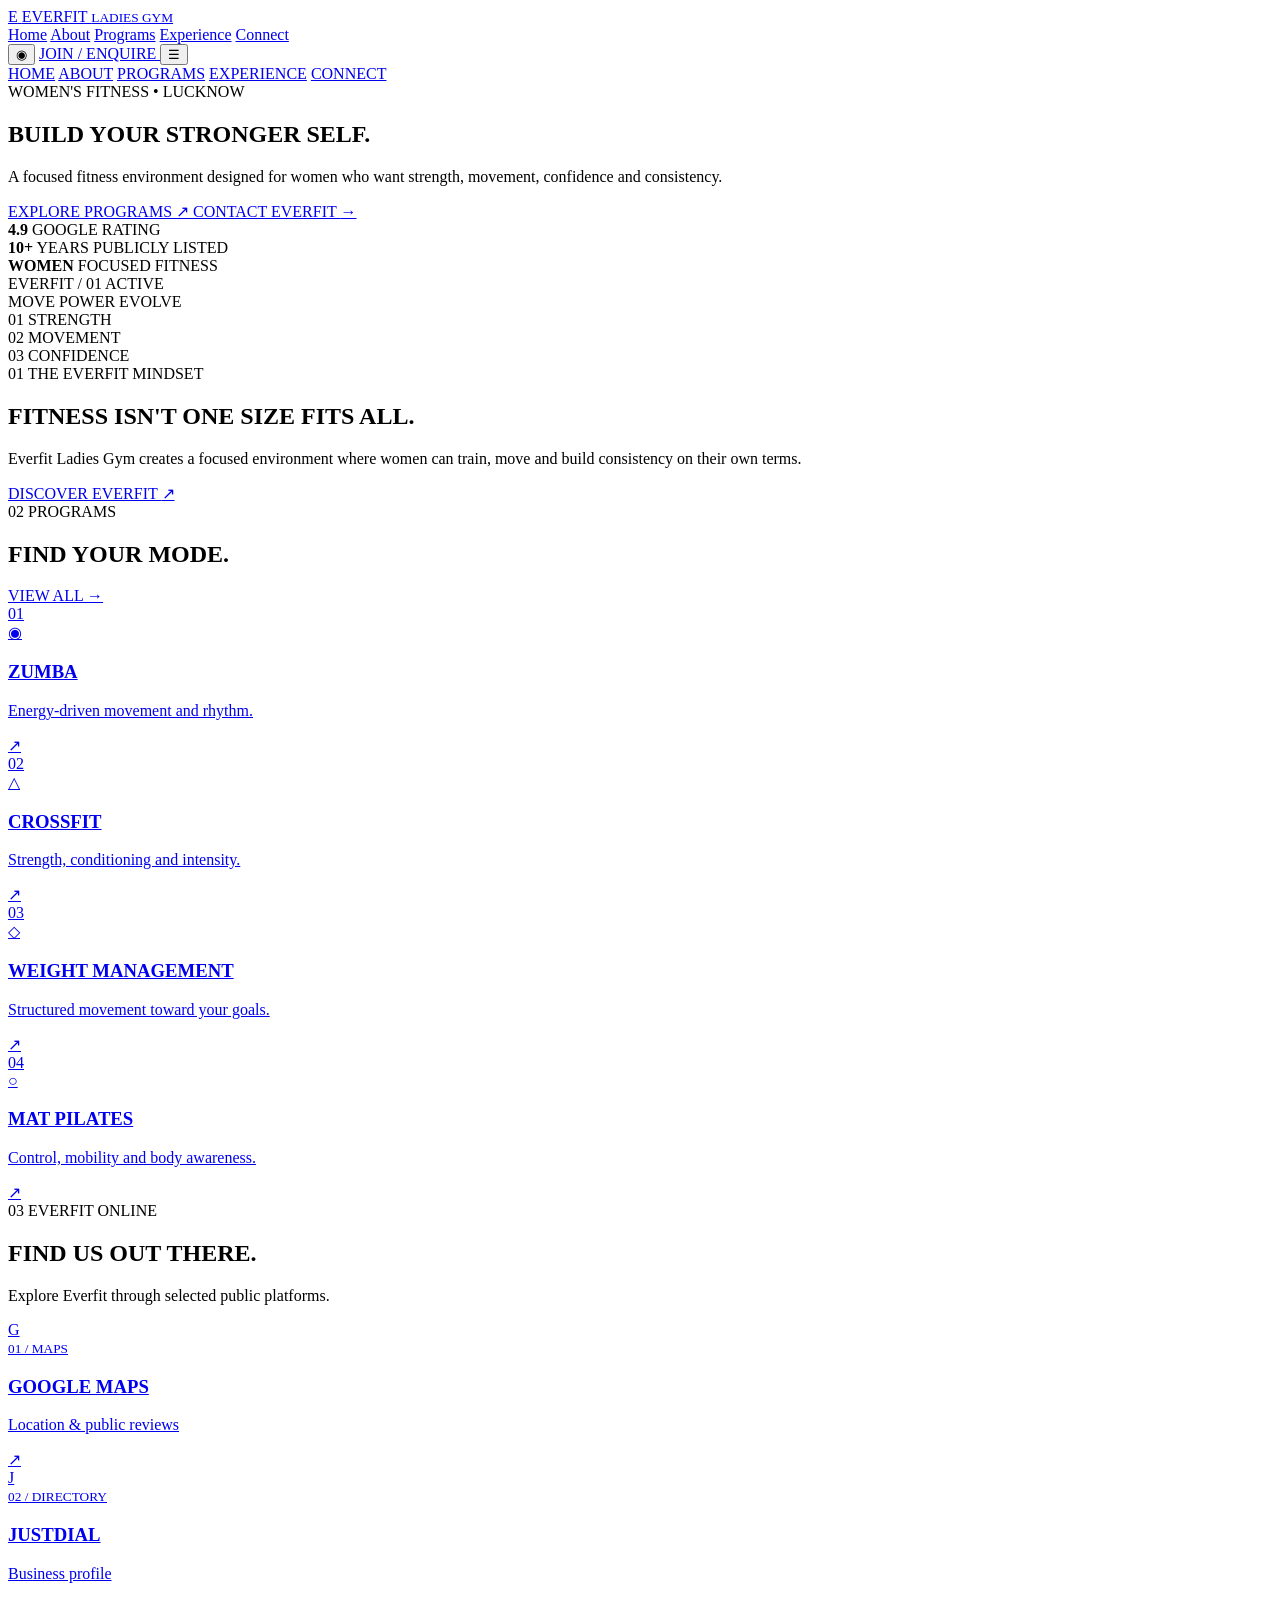
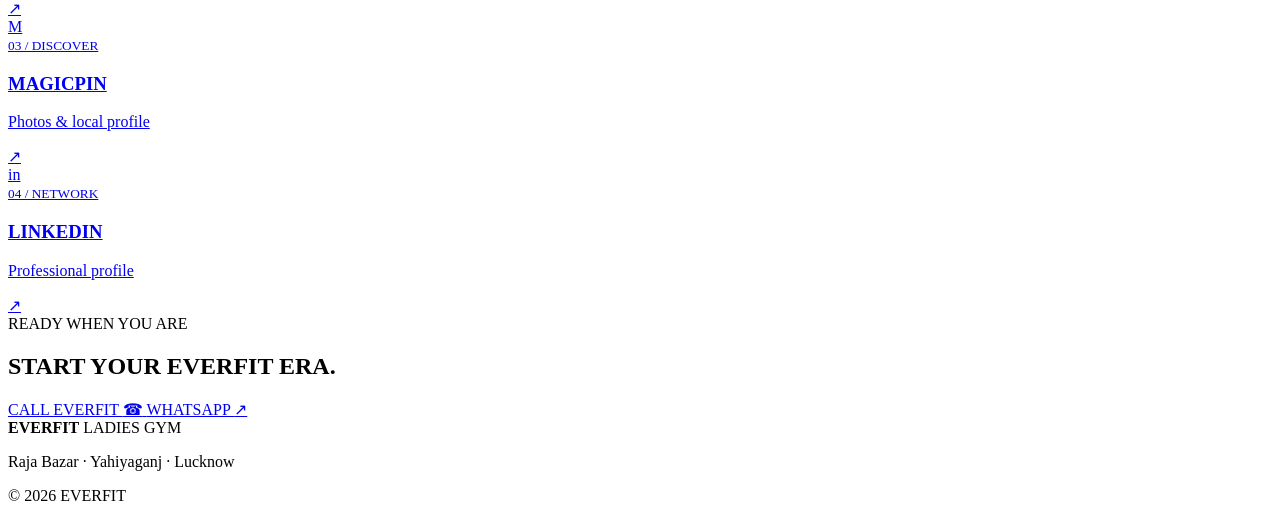
==== index.html @ eb11082e "Add initial index.html for Everfit Ladies Gym" ====
<!DOCTYPE html>
<html lang="en">
<head>
  <meta charset="UTF-8">
  <meta name="viewport" content="width=device-width, initial-scale=1.0">

  <title>Everfit Ladies Gym — Lucknow</title>
  <meta name="description" content="Everfit Ladies Gym — women-focused fitness in Raja Bazar, Lucknow.">

  <link rel="preconnect" href="https://fonts.googleapis.com">
  <link rel="preconnect" href="https://fonts.gstatic.com" crossorigin>

  <link href="https://fonts.googleapis.com/css2?family=Inter:wght@400;500;600;700;800;900&family=Space+Grotesk:wght@400;500;600;700&display=swap" rel="stylesheet">

  <link rel="stylesheet" href="style.css">
</head>

<body>

<div class="noise"></div>
<div class="cursor-glow"></div>

<!-- NAVIGATION -->
<header class="nav">
  <a href="index.html" class="logo">
    <span class="logo-mark">E</span>
    <span>
      EVERFIT
      <small>LADIES GYM</small>
    </span>
  </a>

  <nav class="desktop-nav">
    <a class="active" href="index.html">Home</a>
    <a href="about.html">About</a>
    <a href="programs.html">Programs</a>
    <a href="experience.html">Experience</a>
    <a href="contact.html">Connect</a>
  </nav>

  <div class="nav-actions">
    <button class="sound-btn" id="soundToggle" aria-label="Toggle sound">
      <span>◉</span>
    </button>

    <a class="nav-cta magnetic" href="contact.html">
      JOIN / ENQUIRE
    </a>

    <button class="menu-btn" id="menuBtn">☰</button>
  </div>
</header>

<div class="mobile-menu" id="mobileMenu">
  <a href="index.html">HOME</a>
  <a href="about.html">ABOUT</a>
  <a href="programs.html">PROGRAMS</a>
  <a href="experience.html">EXPERIENCE</a>
  <a href="contact.html">CONNECT</a>
</div>


<!-- HERO -->
<main>

<section class="hero">

  <div class="hero-orbit orbit-one"></div>
  <div class="hero-orbit orbit-two"></div>

  <div class="hero-content reveal">

    <div class="eyebrow">
      <span class="pulse"></span>
      WOMEN'S FITNESS • LUCKNOW
    </div>

    <h1>
      BUILD YOUR
      <span>STRONGER</span>
      SELF.
    </h1>

    <p class="hero-copy">
      A focused fitness environment designed for women who want
      strength, movement, confidence and consistency.
    </p>

    <div class="hero-buttons">

      <a href="programs.html" class="btn btn-primary magnetic">
        EXPLORE PROGRAMS
        <span>↗</span>
      </a>

      <a href="contact.html" class="btn btn-glass magnetic">
        CONTACT EVERFIT
        <span>→</span>
      </a>

    </div>

    <div class="hero-stats">

      <div>
        <strong>4.9</strong>
        <span>GOOGLE RATING</span>
      </div>

      <div>
        <strong>10+</strong>
        <span>YEARS PUBLICLY LISTED</span>
      </div>

      <div>
        <strong>WOMEN</strong>
        <span>FOCUSED FITNESS</span>
      </div>

    </div>

  </div>


  <div class="hero-visual">

    <div class="floating-ring ring-a"></div>
    <div class="floating-ring ring-b"></div>

    <div class="hero-card hero-card-main tilt-card">

      <div class="card-top">
        <span>EVERFIT / 01</span>
        <span>ACTIVE</span>
      </div>

      <div class="hero-silhouette">
        <div class="figure-head"></div>
        <div class="figure-body"></div>
        <div class="figure-arm arm-left"></div>
        <div class="figure-arm arm-right"></div>
        <div class="figure-leg leg-left"></div>
        <div class="figure-leg leg-right"></div>
      </div>

      <div class="hero-card-bottom">
        <span>MOVE</span>
        <span>POWER</span>
        <span>EVOLVE</span>
      </div>

    </div>

    <div class="floating-chip chip-one">
      <span>01</span>
      STRENGTH
    </div>

    <div class="floating-chip chip-two">
      <span>02</span>
      MOVEMENT
    </div>

    <div class="floating-chip chip-three">
      <span>03</span>
      CONFIDENCE
    </div>

  </div>

</section>


<!-- INTRO -->
<section class="intro section-pad">

  <div class="section-label">
    <span>01</span>
    THE EVERFIT MINDSET
  </div>

  <div class="intro-grid">

    <h2 class="reveal">
      FITNESS ISN'T
      <span>ONE SIZE FITS ALL.</span>
    </h2>

    <div class="intro-copy reveal">
      <p>
        Everfit Ladies Gym creates a focused environment where women
        can train, move and build consistency on their own terms.
      </p>

      <a href="about.html" class="text-link">
        DISCOVER EVERFIT <span>↗</span>
      </a>
    </div>

  </div>

</section>


<!-- PROGRAM PREVIEW -->
<section class="program-preview section-pad">

  <div class="section-heading reveal">

    <div class="section-label">
      <span>02</span>
      PROGRAMS
    </div>

    <h2>
      FIND YOUR
      <span>MODE.</span>
    </h2>

    <a href="programs.html" class="btn btn-glass">
      VIEW ALL →
    </a>

  </div>


  <div class="program-grid">

    <a href="programs.html" class="program-card tilt-card reveal">

      <div class="program-number">01</div>

      <div class="program-icon">◉</div>

      <div>
        <h3>ZUMBA</h3>
        <p>Energy-driven movement and rhythm.</p>
      </div>

      <span class="card-arrow">↗</span>

    </a>


    <a href="programs.html" class="program-card tilt-card reveal">

      <div class="program-number">02</div>

      <div class="program-icon">△</div>

      <div>
        <h3>CROSSFIT</h3>
        <p>Strength, conditioning and intensity.</p>
      </div>

      <span class="card-arrow">↗</span>

    </a>


    <a href="programs.html" class="program-card tilt-card reveal">

      <div class="program-number">03</div>

      <div class="program-icon">◇</div>

      <div>
        <h3>WEIGHT MANAGEMENT</h3>
        <p>Structured movement toward your goals.</p>
      </div>

      <span class="card-arrow">↗</span>

    </a>


    <a href="programs.html" class="program-card tilt-card reveal">

      <div class="program-number">04</div>

      <div class="program-icon">○</div>

      <div>
        <h3>MAT PILATES</h3>
        <p>Control, mobility and body awareness.</p>
      </div>

      <span class="card-arrow">↗</span>

    </a>

  </div>

</section>


<!-- DIGITAL PRESENCE -->
<section class="presence section-pad">

  <div class="presence-heading reveal">

    <div class="section-label">
      <span>03</span>
      EVERFIT ONLINE
    </div>

    <h2>
      FIND US
      <span>OUT THERE.</span>
    </h2>

    <p>
      Explore Everfit through selected public platforms.
    </p>

  </div>


  <div class="presence-grid">

    <a class="presence-card tilt-card reveal"
       href="https://www.google.com/maps/search/?api=1&query=Everfit+Ladies+Gym%2C+Prabhu+Ashram%2C+230%2F45%2C+Raja+Bazar%2C+Yahiyaganj%2C+Lucknow%2C+Uttar+Pradesh+226003"
       target="_blank">

      <div class="platform-logo google">G</div>

      <div>
        <small>01 / MAPS</small>
        <h3>GOOGLE MAPS</h3>
        <p>Location & public reviews</p>
      </div>

      <span>↗</span>

    </a>


    <a class="presence-card tilt-card reveal"
       href="https://www.justdial.com/Lucknow/Everfit-Ladies-Gym-Raja-Bazar/0522PX522-X522-240712160811-L7P7_BZDET"
       target="_blank">

      <div class="platform-logo justdial">J</div>

      <div>
        <small>02 / DIRECTORY</small>
        <h3>JUSTDIAL</h3>
        <p>Business profile</p>
      </div>

      <span>↗</span>

    </a>


    <a class="presence-card tilt-card reveal"
       href="https://magicpin.in/Lucknow/Yahiyaganj/Fitness/Everfit-Ladies-Gym/store/1947685"
       target="_blank">

      <div class="platform-logo magic">M</div>

      <div>
        <small>03 / DISCOVER</small>
        <h3>MAGICPIN</h3>
        <p>Photos & local profile</p>
      </div>

      <span>↗</span>

    </a>


    <a class="presence-card tilt-card reveal"
       href="https://in.linkedin.com/in/everfit-ladies-gym-4b1134242"
       target="_blank">

      <div class="platform-logo linkedin">in</div>

      <div>
        <small>04 / NETWORK</small>
        <h3>LINKEDIN</h3>
        <p>Professional profile</p>
      </div>

      <span>↗</span>

    </a>

  </div>

</section>


<!-- FINAL CTA -->
<section class="home-cta">

  <div class="cta-glow"></div>

  <div class="cta-inner reveal">

    <span class="eyebrow">
      READY WHEN YOU ARE
    </span>

    <h2>
      START YOUR
      <span>EVERFIT</span>
      ERA.
    </h2>

    <div class="cta-buttons">

      <a href="tel:+918960418286" class="btn btn-primary magnetic">
        CALL EVERFIT
        <span>☎</span>
      </a>

      <a href="https://wa.me/918960418286?text=Hi%20Everfit%20Ladies%20Gym%2C%20I%27d%20like%20to%20know%20more%20about%20joining."
         target="_blank"
         class="btn btn-whatsapp magnetic">
        WHATSAPP
        <span>↗</span>
      </a>

    </div>

  </div>

</section>

</main>


<footer class="footer">

  <div>
    <strong>EVERFIT</strong>
    <span>LADIES GYM</span>
  </div>

  <p>
    Raja Bazar · Yahiyaganj · Lucknow
  </p>

  <span>© 2026 EVERFIT</span>

</footer>


<script src="script.js"></script>
</body>
      </html>
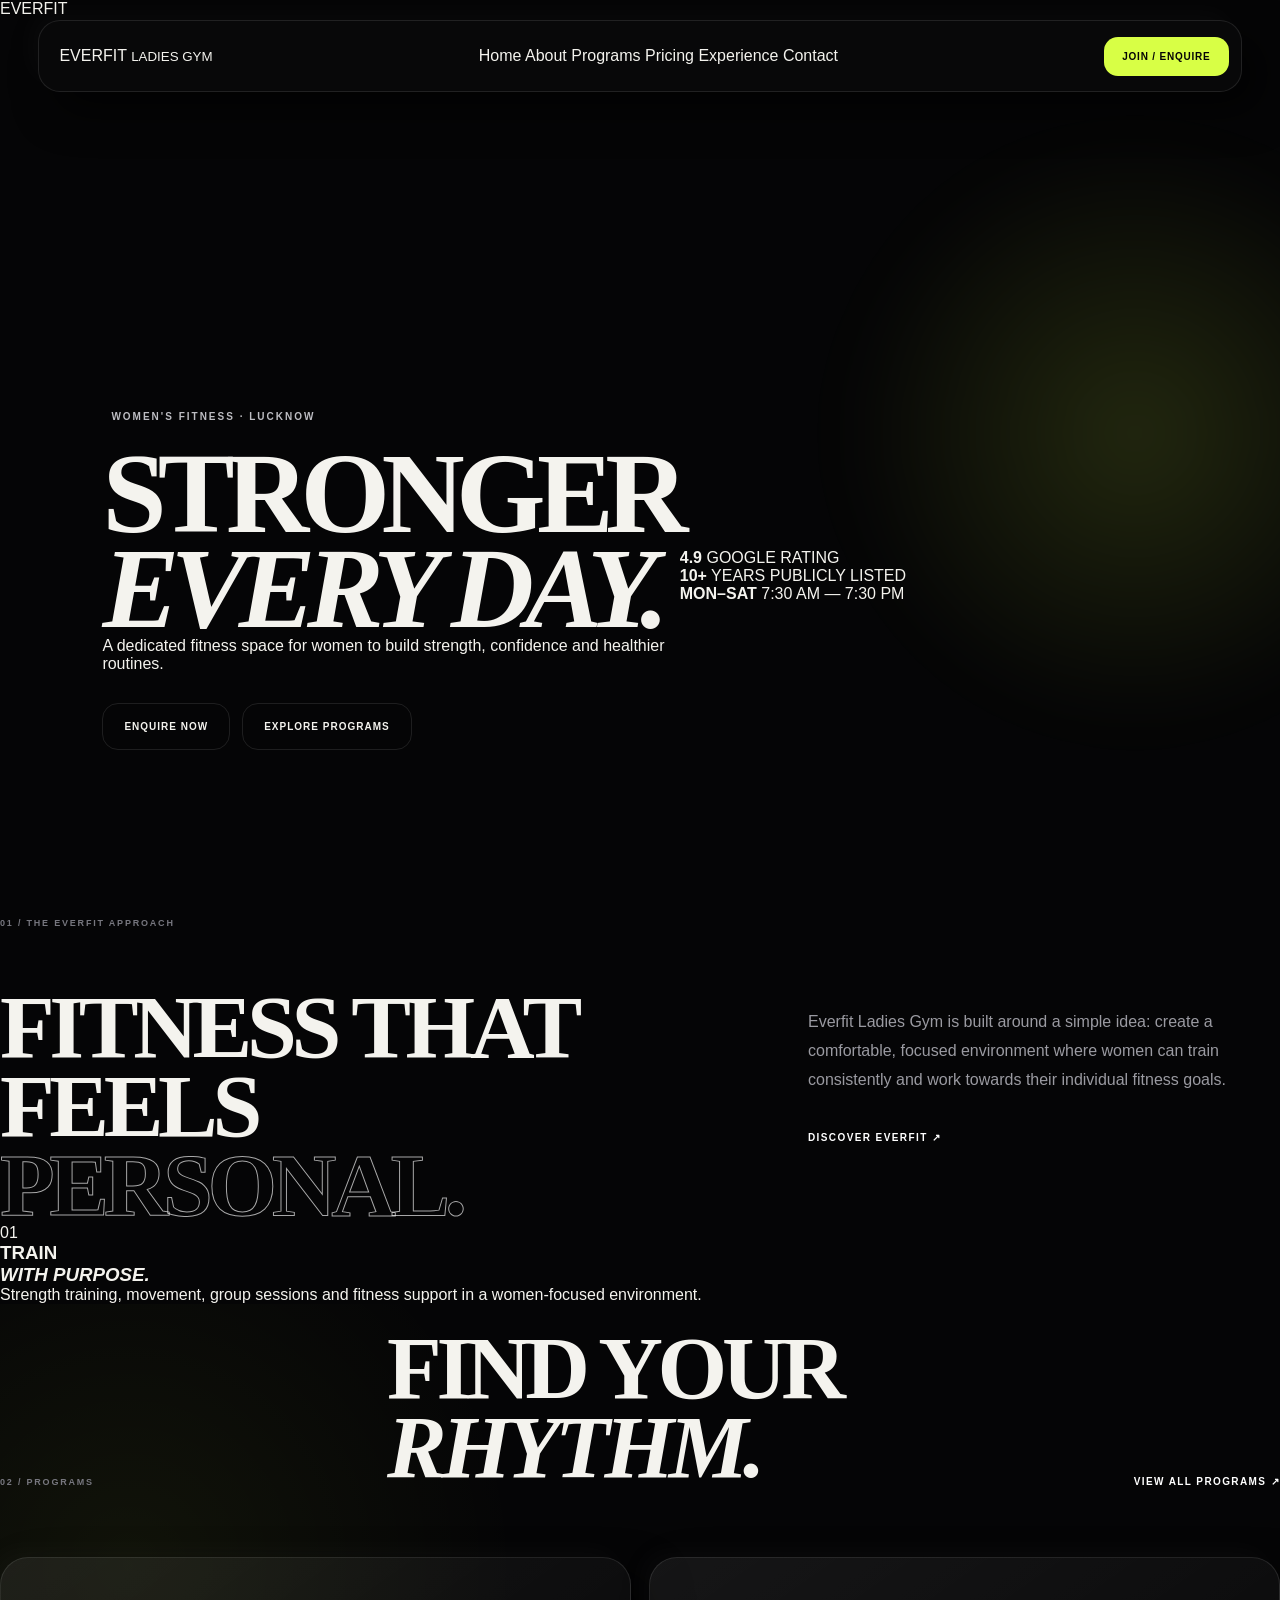
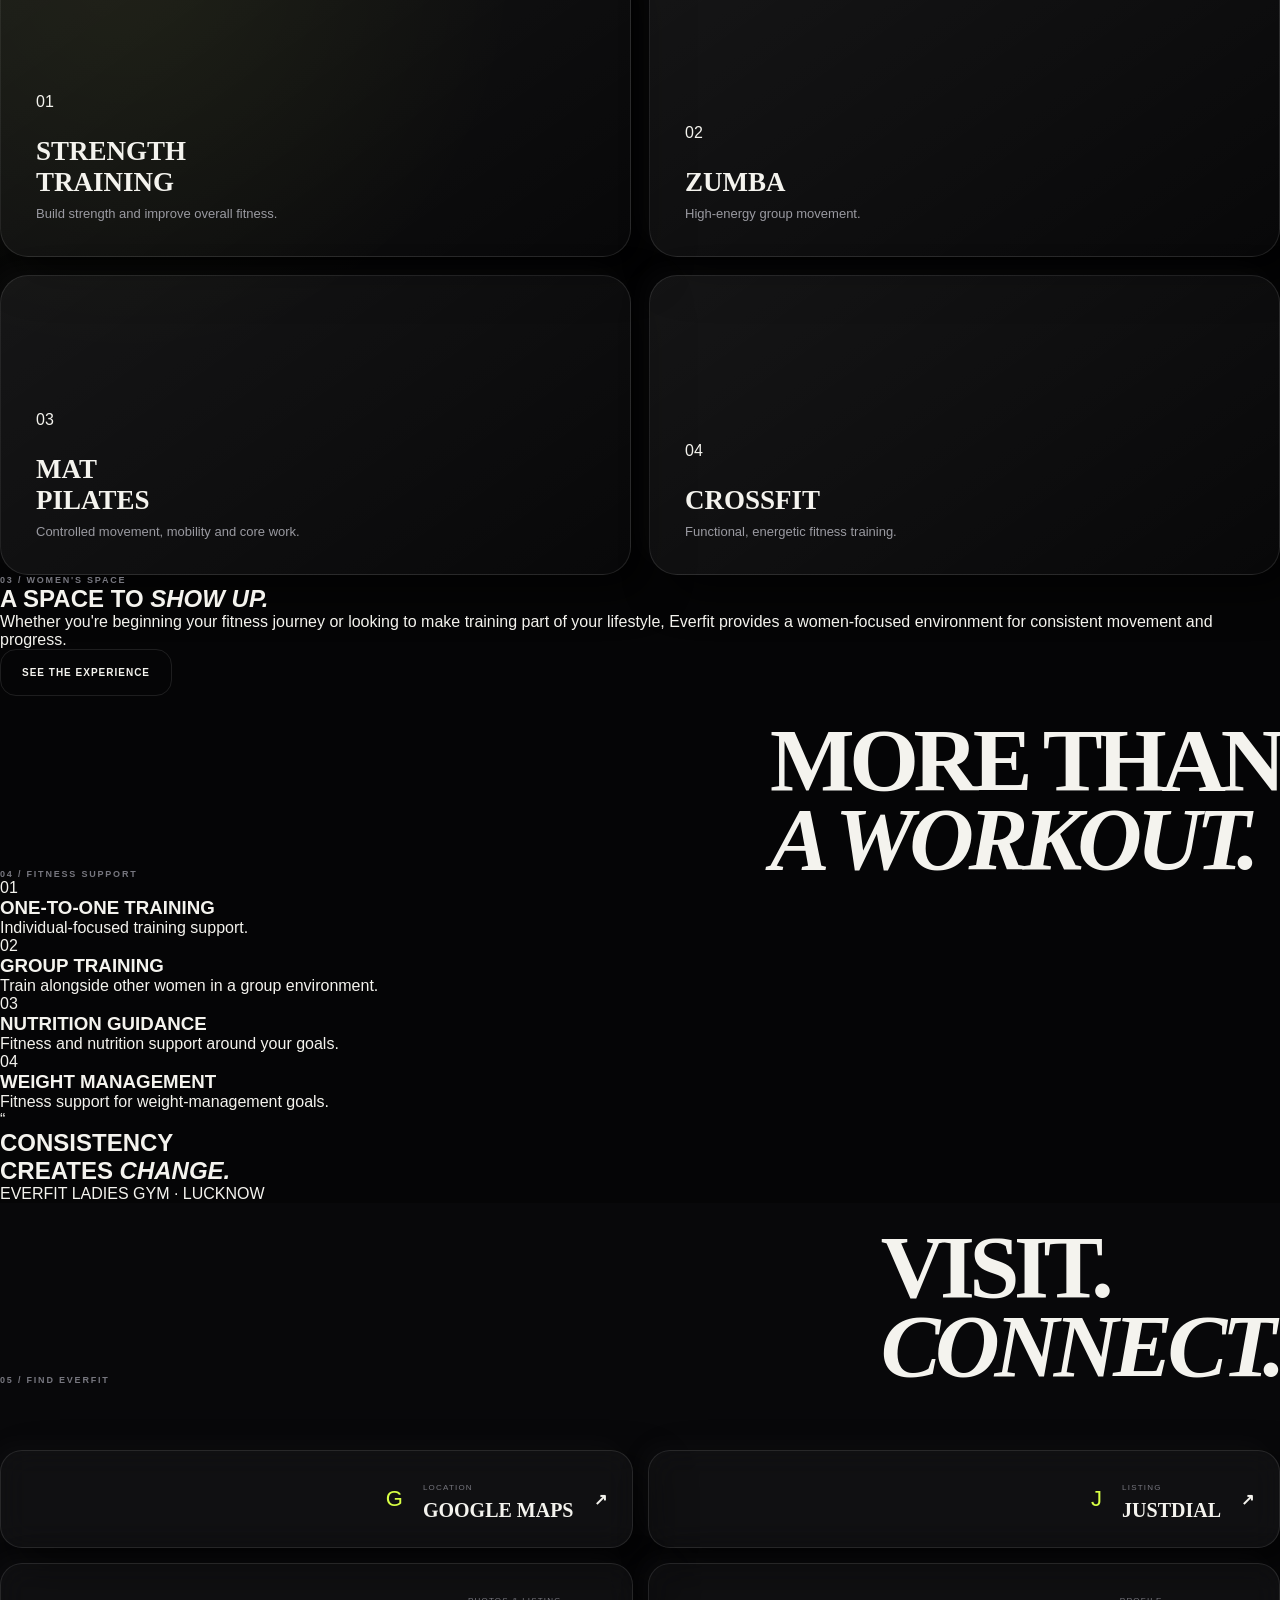
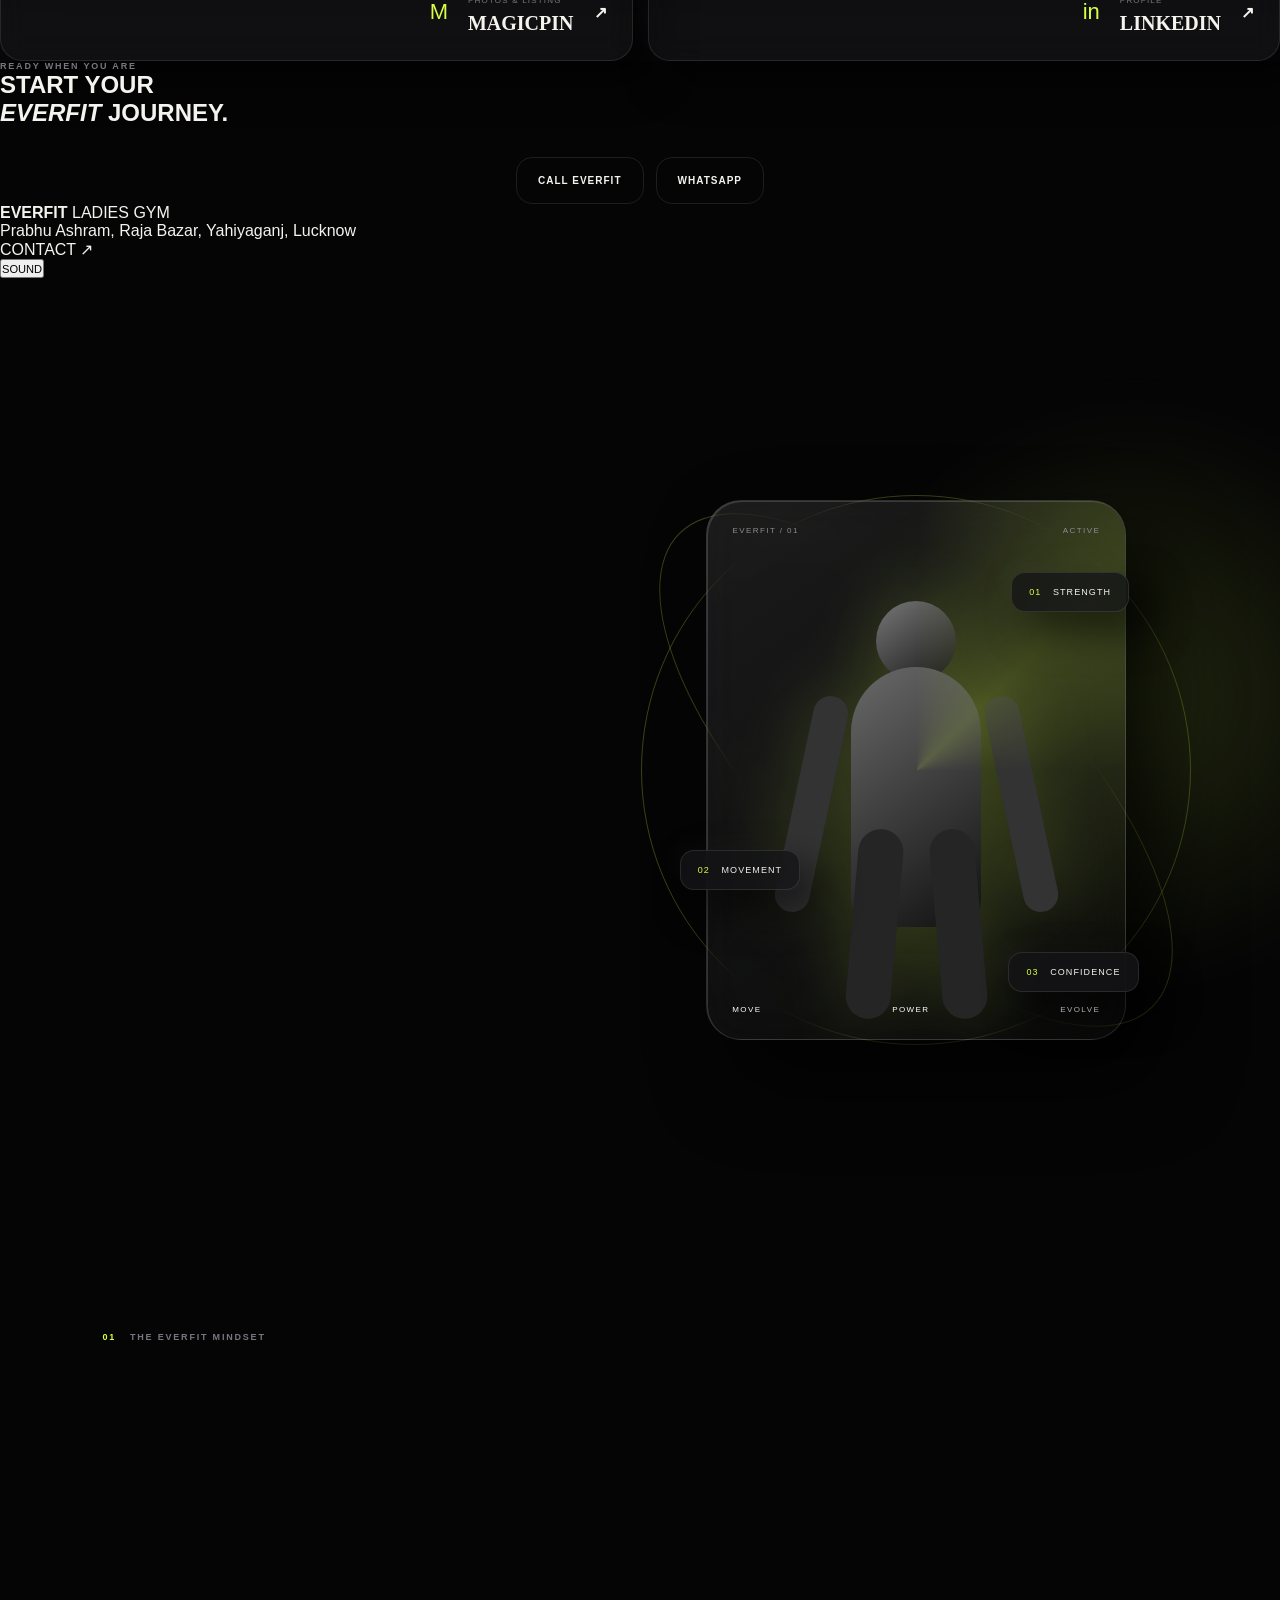
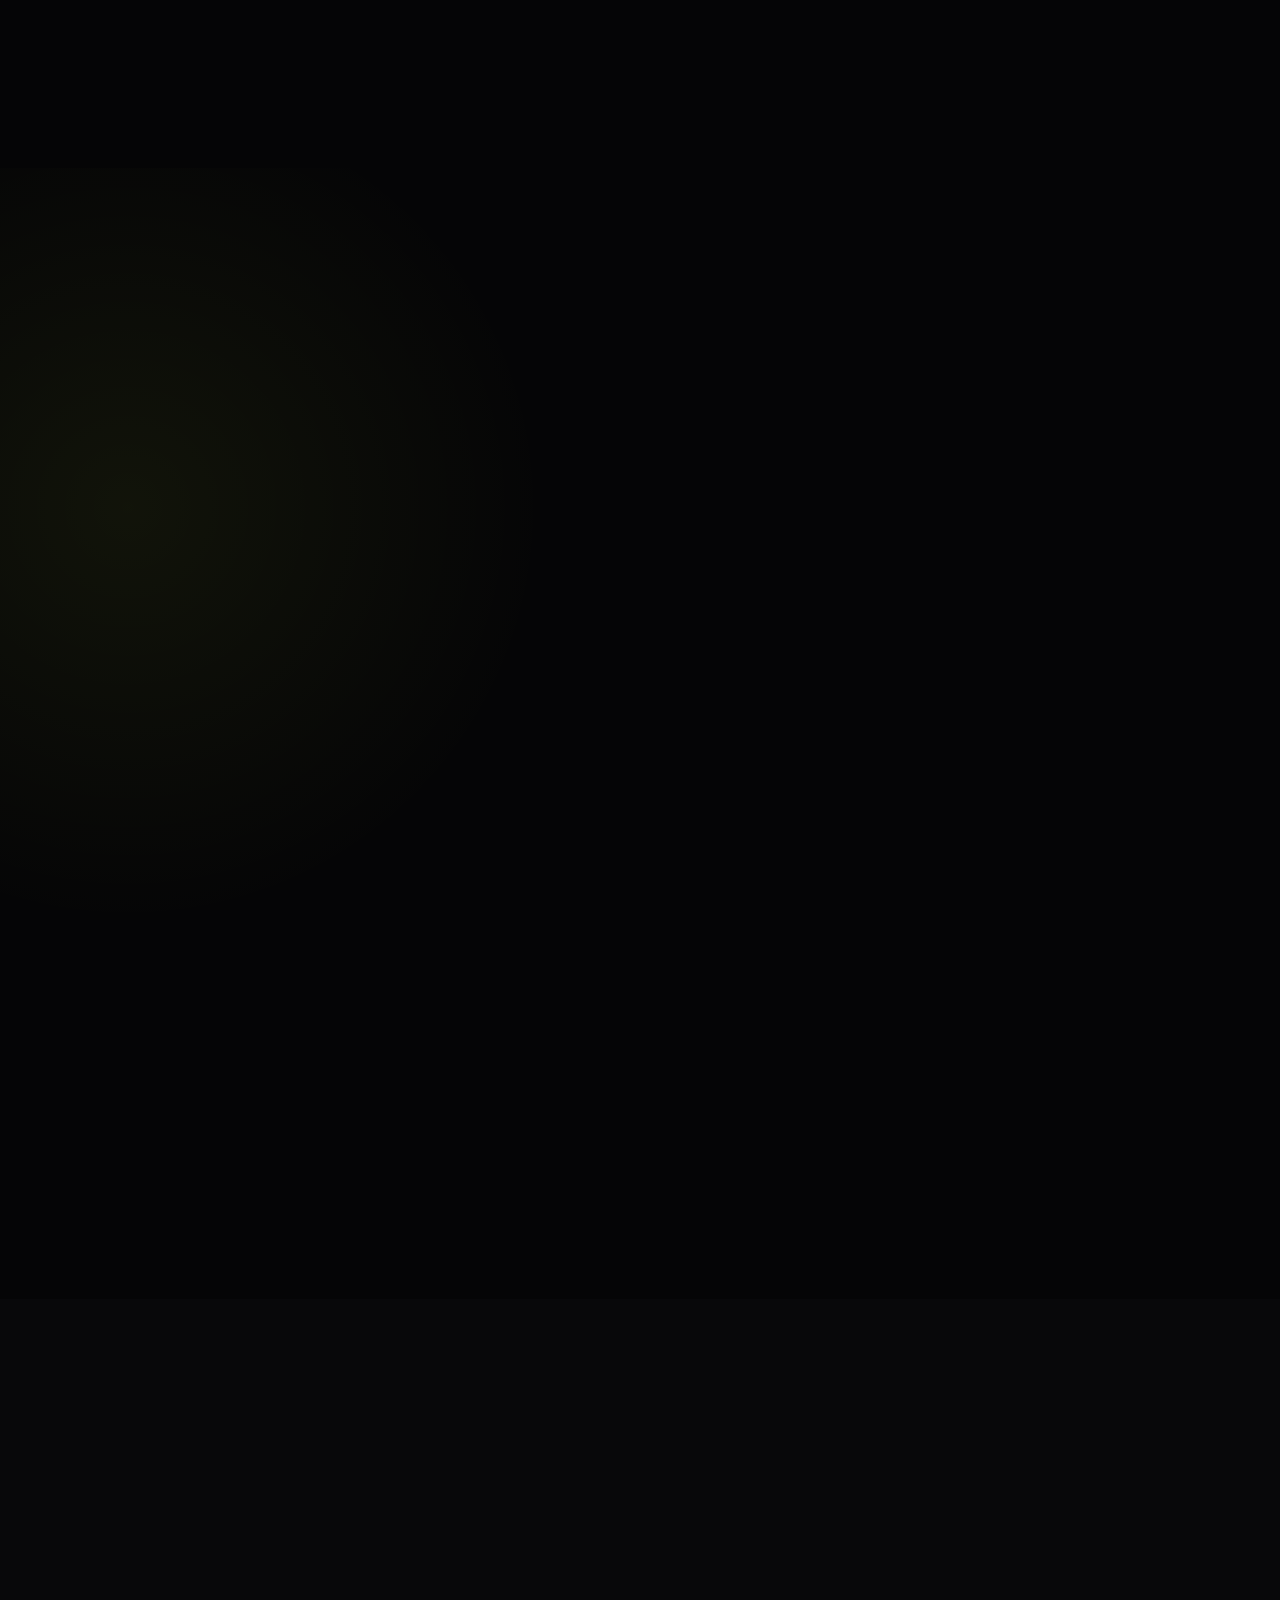
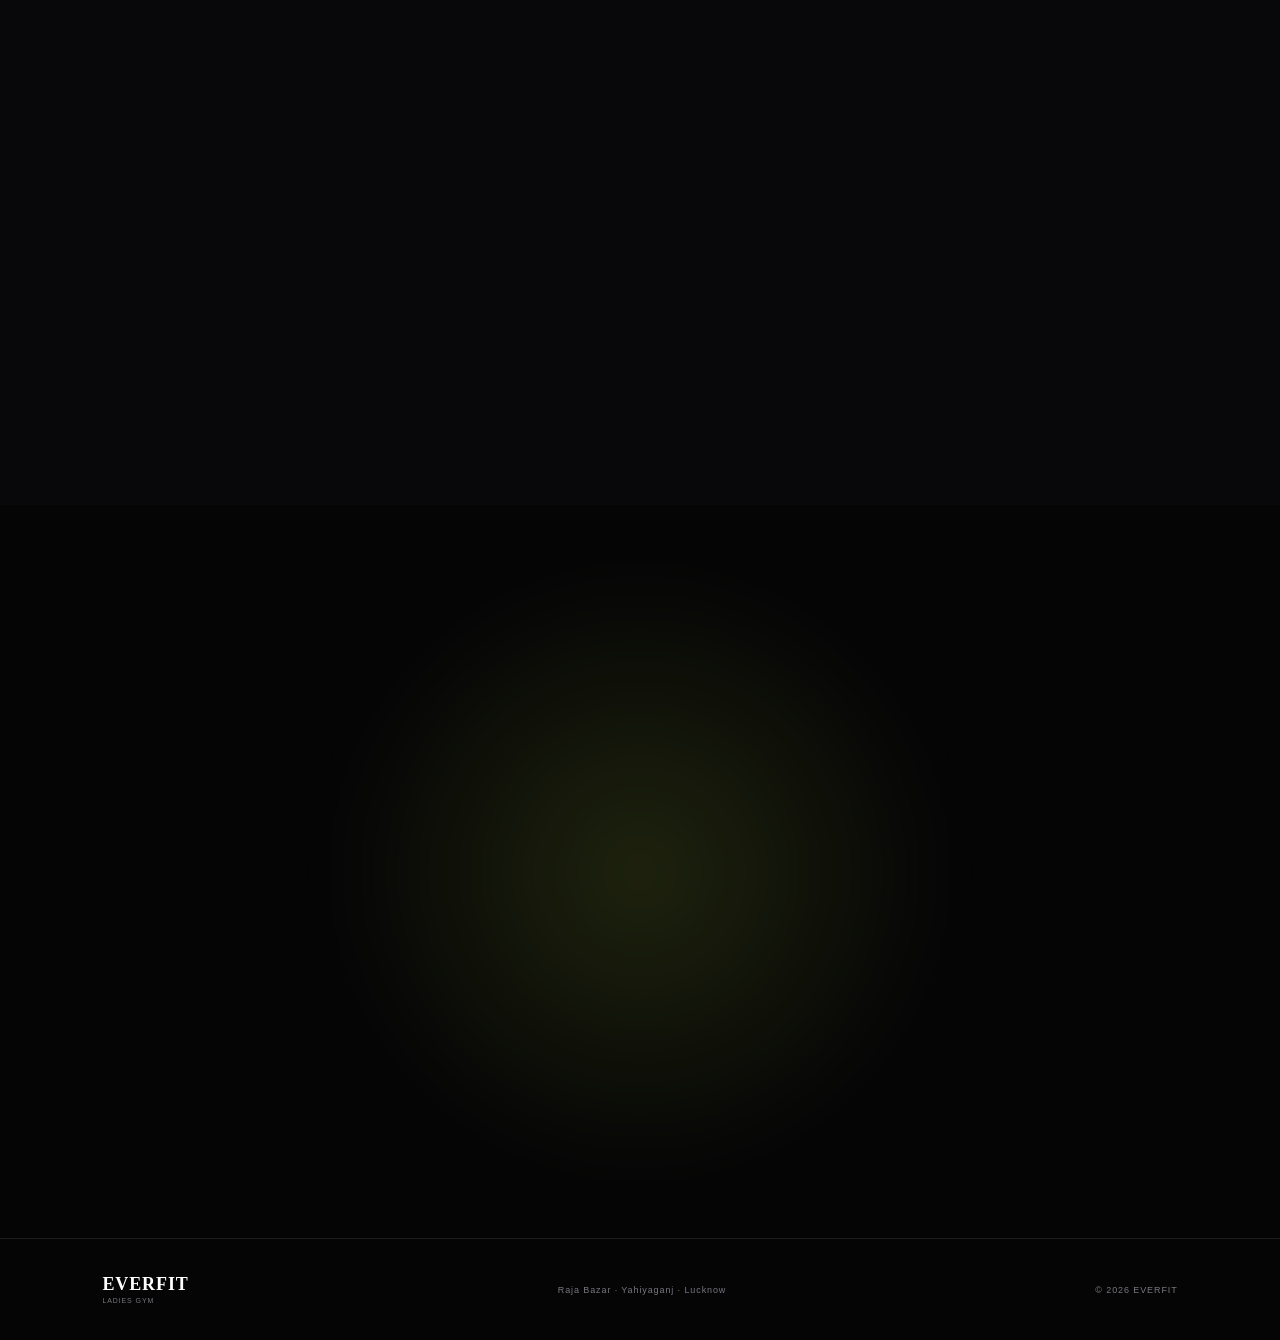
==== commit f5450fbf: "Refactor index.html for better structure and content Updated meta tags and navigation structure for " ====
--- a/index.html
+++ b/index.html
@@ -3,65 +3,366 @@
 <head>
   <meta charset="UTF-8">
   <meta name="viewport" content="width=device-width, initial-scale=1.0">
-
+  <meta name="theme-color" content="#171614">
   <title>Everfit Ladies Gym — Lucknow</title>
-  <meta name="description" content="Everfit Ladies Gym — women-focused fitness in Raja Bazar, Lucknow.">
-
+  <meta name="description" content="Everfit Ladies Gym — premium women-focused fitness in Raja Bazar, Lucknow.">
   <link rel="preconnect" href="https://fonts.googleapis.com">
   <link rel="preconnect" href="https://fonts.gstatic.com" crossorigin>
-
-  <link href="https://fonts.googleapis.com/css2?family=Inter:wght@400;500;600;700;800;900&family=Space+Grotesk:wght@400;500;600;700&display=swap" rel="stylesheet">
-
+  <link href="https://fonts.googleapis.com/css2?family=DM+Sans:wght@400;500;600;700&family=Playfair+Display:wght@500;600;700&display=swap" rel="stylesheet">
   <link rel="stylesheet" href="style.css">
 </head>
 
 <body>
 
-<div class="noise"></div>
-<div class="cursor-glow"></div>
-
-<!-- NAVIGATION -->
+<div class="page-loader">
+  <span>EVERFIT</span>
+</div>
+
 <header class="nav">
-  <a href="index.html" class="logo">
-    <span class="logo-mark">E</span>
-    <span>
-      EVERFIT
-      <small>LADIES GYM</small>
-    </span>
+  <a href="index.html" class="brand">
+    <span>EVERFIT</span>
+    <small>LADIES GYM</small>
   </a>
 
-  <nav class="desktop-nav">
+  <button class="menu-btn" aria-label="Open menu">
+    <span></span><span></span>
+  </button>
+
+  <nav class="nav-links">
     <a class="active" href="index.html">Home</a>
     <a href="about.html">About</a>
     <a href="programs.html">Programs</a>
+    <a href="pricing.html">Pricing</a>
     <a href="experience.html">Experience</a>
-    <a href="contact.html">Connect</a>
+    <a href="contact.html">Contact</a>
   </nav>
 
-  <div class="nav-actions">
-    <button class="sound-btn" id="soundToggle" aria-label="Toggle sound">
-      <span>◉</span>
-    </button>
-
-    <a class="nav-cta magnetic" href="contact.html">
-      JOIN / ENQUIRE
-    </a>
-
-    <button class="menu-btn" id="menuBtn">☰</button>
-  </div>
+  <a class="nav-cta" href="contact.html">JOIN / ENQUIRE</a>
 </header>
 
-<div class="mobile-menu" id="mobileMenu">
-  <a href="index.html">HOME</a>
-  <a href="about.html">ABOUT</a>
-  <a href="programs.html">PROGRAMS</a>
-  <a href="experience.html">EXPERIENCE</a>
-  <a href="contact.html">CONNECT</a>
-</div>
-
-
-<!-- HERO -->
 <main>
+
+<section class="hero home-hero">
+
+  <div class="hero-image hero-image-home"></div>
+  <div class="hero-overlay"></div>
+
+  <div class="hero-content reveal">
+    <div class="eyebrow">
+      <span></span>
+      WOMEN'S FITNESS · LUCKNOW
+    </div>
+
+    <h1>
+      STRONGER<br>
+      <em>EVERY DAY.</em>
+    </h1>
+
+    <p>
+      A dedicated fitness space for women to build strength,
+      confidence and healthier routines.
+    </p>
+
+    <div class="hero-buttons">
+      <a href="contact.html" class="btn btn-light">ENQUIRE NOW</a>
+      <a href="programs.html" class="btn btn-outline">EXPLORE PROGRAMS</a>
+    </div>
+  </div>
+
+  <div class="hero-bottom">
+    <div>
+      <strong>4.9</strong>
+      <span>GOOGLE RATING</span>
+    </div>
+
+    <div>
+      <strong>10+</strong>
+      <span>YEARS PUBLICLY LISTED</span>
+    </div>
+
+    <div>
+      <strong>MON–SAT</strong>
+      <span>7:30 AM — 7:30 PM</span>
+    </div>
+  </div>
+
+</section>
+
+
+<section class="intro section">
+
+  <div class="section-label reveal">01 / THE EVERFIT APPROACH</div>
+
+  <div class="intro-grid">
+
+    <div class="reveal">
+      <h2>
+        FITNESS THAT FEELS
+        <span>PERSONAL.</span>
+      </h2>
+    </div>
+
+    <div class="intro-copy reveal">
+      <p>
+        Everfit Ladies Gym is built around a simple idea:
+        create a comfortable, focused environment where women
+        can train consistently and work towards their individual
+        fitness goals.
+      </p>
+
+      <a href="about.html" class="text-link">DISCOVER EVERFIT <span>↗</span></a>
+    </div>
+
+  </div>
+</section>
+
+
+<section class="feature-image-section">
+
+  <div class="feature-image feature-image-one"></div>
+
+  <div class="feature-card reveal">
+    <span>01</span>
+    <h3>TRAIN<br><em>WITH PURPOSE.</em></h3>
+    <p>
+      Strength training, movement, group sessions and
+      fitness support in a women-focused environment.
+    </p>
+  </div>
+
+</section>
+
+
+<section class="program-preview section">
+
+  <div class="section-heading reveal">
+    <div class="section-label">02 / PROGRAMS</div>
+    <h2>FIND YOUR<br><em>RHYTHM.</em></h2>
+    <a href="programs.html" class="text-link">VIEW ALL PROGRAMS ↗</a>
+  </div>
+
+  <div class="program-grid">
+
+    <a href="programs.html#strength" class="program-card program-card-large reveal">
+      <div class="program-bg program-bg-1"></div>
+      <div class="program-info">
+        <span>01</span>
+        <h3>STRENGTH<br>TRAINING</h3>
+        <p>Build strength and improve overall fitness.</p>
+      </div>
+    </a>
+
+    <a href="programs.html#zumba" class="program-card reveal">
+      <div class="program-bg program-bg-2"></div>
+      <div class="program-info">
+        <span>02</span>
+        <h3>ZUMBA</h3>
+        <p>High-energy group movement.</p>
+      </div>
+    </a>
+
+    <a href="programs.html#pilates" class="program-card reveal">
+      <div class="program-bg program-bg-3"></div>
+      <div class="program-info">
+        <span>03</span>
+        <h3>MAT<br>PILATES</h3>
+        <p>Controlled movement, mobility and core work.</p>
+      </div>
+    </a>
+
+    <a href="programs.html#crossfit" class="program-card reveal">
+      <div class="program-bg program-bg-4"></div>
+      <div class="program-info">
+        <span>04</span>
+        <h3>CROSSFIT</h3>
+        <p>Functional, energetic fitness training.</p>
+      </div>
+    </a>
+
+  </div>
+</section>
+
+
+<section class="split-section">
+
+  <div class="split-image split-image-women"></div>
+
+  <div class="split-content reveal">
+    <div class="section-label">03 / WOMEN'S SPACE</div>
+
+    <h2>
+      A SPACE TO
+      <em>SHOW UP.</em>
+    </h2>
+
+    <p>
+      Whether you're beginning your fitness journey or
+      looking to make training part of your lifestyle,
+      Everfit provides a women-focused environment for
+      consistent movement and progress.
+    </p>
+
+    <a href="experience.html" class="btn btn-dark">SEE THE EXPERIENCE</a>
+  </div>
+
+</section>
+
+
+<section class="services-mini section">
+
+  <div class="section-heading reveal">
+    <div class="section-label">04 / FITNESS SUPPORT</div>
+    <h2>MORE THAN<br><em>A WORKOUT.</em></h2>
+  </div>
+
+  <div class="service-list">
+
+    <div class="service-row reveal">
+      <span>01</span>
+      <h3>ONE-TO-ONE TRAINING</h3>
+      <p>Individual-focused training support.</p>
+    </div>
+
+    <div class="service-row reveal">
+      <span>02</span>
+      <h3>GROUP TRAINING</h3>
+      <p>Train alongside other women in a group environment.</p>
+    </div>
+
+    <div class="service-row reveal">
+      <span>03</span>
+      <h3>NUTRITION GUIDANCE</h3>
+      <p>Fitness and nutrition support around your goals.</p>
+    </div>
+
+    <div class="service-row reveal">
+      <span>04</span>
+      <h3>WEIGHT MANAGEMENT</h3>
+      <p>Fitness support for weight-management goals.</p>
+    </div>
+
+  </div>
+</section>
+
+
+<section class="quote-section">
+
+  <div class="quote-image"></div>
+
+  <div class="quote-content reveal">
+    <span class="quote-mark">“</span>
+
+    <h2>
+      CONSISTENCY<br>
+      CREATES <em>CHANGE.</em>
+    </h2>
+
+    <p>EVERFIT LADIES GYM · LUCKNOW</p>
+  </div>
+
+</section>
+
+
+<section class="presence section">
+
+  <div class="section-heading reveal">
+    <div class="section-label">05 / FIND EVERFIT</div>
+    <h2>VISIT.<br><em>CONNECT.</em></h2>
+  </div>
+
+  <div class="presence-grid">
+
+    <a class="presence-card reveal"
+       href="https://www.google.com/maps/search/?api=1&query=Everfit+Ladies+Gym%2C+Prabhu+Ashram%2C+230%2F45%2C+Raja+Bazar%2C+Yahiyaganj%2C+Lucknow%2C+Uttar+Pradesh+226003"
+       target="_blank">
+      <span>G</span>
+      <div>
+        <small>LOCATION</small>
+        <h3>GOOGLE MAPS</h3>
+      </div>
+      <b>↗</b>
+    </a>
+
+    <a class="presence-card reveal"
+       href="https://www.justdial.com/Lucknow/Everfit-Ladies-Gym-Raja-Bazar/0522PX522-X522-240712160811-L7P7_BZDET"
+       target="_blank">
+      <span>J</span>
+      <div>
+        <small>LISTING</small>
+        <h3>JUSTDIAL</h3>
+      </div>
+      <b>↗</b>
+    </a>
+
+    <a class="presence-card reveal"
+       href="https://magicpin.in/Lucknow/Yahiyaganj/Fitness/Everfit-Ladies-Gym/store/1947685"
+       target="_blank">
+      <span>M</span>
+      <div>
+        <small>PHOTOS & LISTING</small>
+        <h3>MAGICPIN</h3>
+      </div>
+      <b>↗</b>
+    </a>
+
+    <a class="presence-card reveal"
+       href="https://in.linkedin.com/in/everfit-ladies-gym-4b1134242"
+       target="_blank">
+      <span>in</span>
+      <div>
+        <small>PROFILE</small>
+        <h3>LINKEDIN</h3>
+      </div>
+      <b>↗</b>
+    </a>
+
+  </div>
+</section>
+
+
+<section class="final-cta">
+
+  <div class="final-bg"></div>
+
+  <div class="final-content reveal">
+    <div class="section-label">READY WHEN YOU ARE</div>
+
+    <h2>
+      START YOUR<br>
+      <em>EVERFIT</em> JOURNEY.
+    </h2>
+
+    <div class="cta-buttons">
+      <a class="btn btn-light" href="tel:+918960418286">CALL EVERFIT</a>
+      <a class="btn btn-outline-light"
+         href="https://wa.me/918960418286?text=Hello%20Everfit%20Ladies%20Gym%2C%20I%20would%20like%20to%20know%20about%20membership."
+         target="_blank">WHATSAPP</a>
+    </div>
+  </div>
+
+</section>
+
+</main>
+
+<footer>
+  <div class="footer-brand">
+    <strong>EVERFIT</strong>
+    <span>LADIES GYM</span>
+  </div>
+
+  <p>Prabhu Ashram, Raja Bazar, Yahiyaganj, Lucknow</p>
+
+  <a href="contact.html">CONTACT ↗</a>
+</footer>
+
+<button class="sound-toggle" aria-label="Toggle sound">
+  <span class="sound-bars"><i></i><i></i><i></i></span>
+  <small>SOUND</small>
+</button>
+
+<script src="script.js"></script>
+</body>
+                                                     </html><main>
 
 <section class="hero">
 
--- a/style.css
+++ b/style.css
@@ -0,0 +1,1759 @@
+:root{
+  --bg:#050506;
+  --panel:#101013;
+  --panel2:#151518;
+  --text:#f4f3ee;
+  --muted:#9a9aa1;
+  --lime:#d8ff45;
+  --green:#25d366;
+  --line:rgba(255,255,255,.1);
+  --glass:rgba(255,255,255,.055);
+  --shadow:
+    18px 18px 40px rgba(0,0,0,.65),
+    -10px -10px 25px rgba(255,255,255,.025);
+}
+
+*{
+  box-sizing:border-box;
+  margin:0;
+  padding:0;
+}
+
+html{
+  scroll-behavior:smooth;
+}
+
+body{
+  background:var(--bg);
+  color:var(--text);
+  font-family:Inter,Arial,sans-serif;
+  overflow-x:hidden;
+}
+
+a{
+  color:inherit;
+  text-decoration:none;
+}
+
+button{
+  font-family:inherit;
+}
+
+.noise{
+  position:fixed;
+  inset:0;
+  pointer-events:none;
+  z-index:1000;
+  opacity:.045;
+  background-image:url("data:image/svg+xml,%3Csvg viewBox='0 0 180 180' xmlns='http://www.w3.org/2000/svg'%3E%3Cfilter id='n'%3E%3CfeTurbulence type='fractalNoise' baseFrequency='.9' numOctaves='4' stitchTiles='stitch'/%3E%3C/filter%3E%3Crect width='100%25' height='100%25' filter='url(%23n)' opacity='.8'/%3E%3C/svg%3E");
+}
+
+.cursor-glow{
+  position:fixed;
+  width:300px;
+  height:300px;
+  border-radius:50%;
+  pointer-events:none;
+  background:radial-gradient(circle,rgba(216,255,69,.08),transparent 65%);
+  transform:translate(-50%,-50%);
+  z-index:-1;
+}
+
+.nav{
+  position:fixed;
+  top:20px;
+  left:3%;
+  right:3%;
+  height:72px;
+  z-index:500;
+  display:flex;
+  align-items:center;
+  justify-content:space-between;
+  padding:10px 12px 10px 20px;
+  border:1px solid var(--line);
+  border-radius:22px;
+  background:rgba(10,10,12,.72);
+  backdrop-filter:blur(25px);
+  box-shadow:var(--shadow);
+}
+
+.logo{
+  display:flex;
+  align-items:center;
+  gap:11px;
+  font-family:"Space Grotesk";
+  font-weight:800;
+  letter-spacing:.08em;
+}
+
+.logo-mark{
+  width:40px;
+  height:40px;
+  display:grid;
+  place-items:center;
+  border-radius:13px;
+  color:#000;
+  background:var(--lime);
+  box-shadow:inset -5px -5px 10px rgba(0,0,0,.15);
+}
+
+.logo small{
+  display:block;
+  font-size:7px;
+  letter-spacing:.25em;
+  color:var(--muted);
+  margin-top:2px;
+}
+
+.desktop-nav{
+  display:flex;
+  gap:6px;
+}
+
+.desktop-nav a{
+  padding:12px 15px;
+  border-radius:12px;
+  color:#a9a9af;
+  font-size:12px;
+  font-weight:600;
+  letter-spacing:.08em;
+  transition:.3s;
+}
+
+.desktop-nav a:hover,
+.desktop-nav a.active{
+  color:#fff;
+  background:rgba(255,255,255,.07);
+}
+
+.nav-actions{
+  display:flex;
+  align-items:center;
+  gap:10px;
+}
+
+.sound-btn,
+.menu-btn{
+  border:1px solid var(--line);
+  background:rgba(255,255,255,.04);
+  color:white;
+  width:42px;
+  height:42px;
+  border-radius:13px;
+  cursor:pointer;
+}
+
+.nav-cta{
+  background:var(--lime);
+  color:#050505;
+  padding:14px 18px;
+  border-radius:14px;
+  font-size:10px;
+  font-weight:900;
+  letter-spacing:.08em;
+}
+
+.menu-btn{
+  display:none;
+}
+
+.mobile-menu{
+  display:none;
+}
+
+.hero{
+  min-height:100vh;
+  position:relative;
+  display:grid;
+  grid-template-columns:1.05fr .95fr;
+  align-items:center;
+  padding:150px 8% 90px;
+  overflow:hidden;
+}
+
+.hero:before{
+  content:"";
+  position:absolute;
+  width:650px;
+  height:650px;
+  right:-180px;
+  top:10%;
+  background:radial-gradient(circle,rgba(216,255,69,.14),transparent 65%);
+  filter:blur(30px);
+}
+
+.hero-content{
+  position:relative;
+  z-index:2;
+  max-width:800px;
+}
+
+.eyebrow{
+  display:inline-flex;
+  align-items:center;
+  gap:9px;
+  color:#bdbdc2;
+  font-size:10px;
+  font-weight:700;
+  letter-spacing:.2em;
+}
+
+.pulse{
+  width:7px;
+  height:7px;
+  border-radius:50%;
+  background:var(--lime);
+  box-shadow:0 0 20px var(--lime);
+}
+
+.hero h1,
+.page-hero h1{
+  margin-top:24px;
+  font-family:"Space Grotesk";
+  font-size:clamp(60px,9vw,145px);
+  line-height:.83;
+  letter-spacing:-.075em;
+  font-weight:700;
+}
+
+.hero h1 span,
+.page-hero h1 span,
+h2 span{
+  display:block;
+  color:transparent;
+  -webkit-text-stroke:1px rgba(255,255,255,.65);
+}
+
+.hero-copy{
+  max-width:500px;
+  margin-top:35px;
+  color:var(--muted);
+  line-height:1.7;
+  font-size:15px;
+}
+
+.hero-buttons,
+.cta-buttons{
+  display:flex;
+  gap:12px;
+  flex-wrap:wrap;
+  margin-top:30px;
+}
+
+.btn{
+  display:inline-flex;
+  align-items:center;
+  justify-content:center;
+  gap:20px;
+  padding:17px 21px;
+  border-radius:16px;
+  border:1px solid var(--line);
+  font-size:10px;
+  font-weight:900;
+  letter-spacing:.1em;
+  transition:.3s;
+}
+
+.btn:hover{
+  transform:translateY(-4px);
+}
+
+.btn-primary{
+  background:var(--lime);
+  color:#000;
+}
+
+.btn-glass{
+  background:rgba(255,255,255,.05);
+  backdrop-filter:blur(15px);
+}
+
+.btn-whatsapp{
+  background:rgba(37,211,102,.12);
+  border-color:rgba(37,211,102,.35);
+  color:#73e89a;
+}
+
+.hero-stats{
+  display:flex;
+  gap:35px;
+  margin-top:55px;
+}
+
+.hero-stats div{
+  display:flex;
+  flex-direction:column;
+  gap:5px;
+}
+
+.hero-stats strong{
+  font-family:"Space Grotesk";
+  font-size:24px;
+}
+
+.hero-stats span{
+  color:#77777e;
+  font-size:8px;
+  letter-spacing:.13em;
+}
+
+.hero-visual{
+  min-height:600px;
+  position:relative;
+  display:grid;
+  place-items:center;
+  perspective:1200px;
+}
+
+.hero-card{
+  position:relative;
+  width:min(420px,75vw);
+  height:540px;
+  border:1px solid rgba(255,255,255,.14);
+  border-radius:35px;
+  background:
+    linear-gradient(145deg,rgba(255,255,255,.09),rgba(255,255,255,.015));
+  backdrop-filter:blur(20px);
+  box-shadow:
+    30px 40px 80px rgba(0,0,0,.7),
+    inset 1px 1px 0 rgba(255,255,255,.15);
+  overflow:hidden;
+  transform-style:preserve-3d;
+}
+
+.hero-card:after{
+  content:"";
+  position:absolute;
+  inset:-30%;
+  background:conic-gradient(
+    transparent,
+    rgba(216,255,69,.15),
+    transparent 25%
+  );
+  animation:spin 10s linear infinite;
+}
+
+.card-top,
+.hero-card-bottom{
+  position:absolute;
+  left:25px;
+  right:25px;
+  z-index:3;
+  display:flex;
+  justify-content:space-between;
+  font-size:8px;
+  letter-spacing:.18em;
+  color:#8d8d94;
+}
+
+.card-top{
+  top:25px;
+}
+
+.hero-card-bottom{
+  bottom:25px;
+  color:#fff;
+}
+
+.hero-silhouette{
+  position:absolute;
+  inset:80px 0 70px;
+  display:grid;
+  place-items:center;
+  filter:drop-shadow(0 0 35px rgba(216,255,69,.2));
+}
+
+.figure-head{
+  position:absolute;
+  top:5%;
+  width:80px;
+  height:80px;
+  border-radius:50%;
+  background:linear-gradient(145deg,#777,#161616);
+}
+
+.figure-body{
+  position:absolute;
+  top:22%;
+  width:130px;
+  height:260px;
+  border-radius:70px 70px 30px 30px;
+  background:linear-gradient(145deg,#696969,#111);
+}
+
+.figure-arm{
+  position:absolute;
+  top:29%;
+  width:35px;
+  height:220px;
+  border-radius:30px;
+  background:#333;
+}
+
+.arm-left{
+  transform:translateX(-105px) rotate(12deg);
+}
+
+.arm-right{
+  transform:translateX(105px) rotate(-12deg);
+}
+
+.figure-leg{
+  position:absolute;
+  top:64%;
+  width:45px;
+  height:190px;
+  border-radius:30px;
+  background:#252525;
+}
+
+.leg-left{
+  transform:translateX(-42px) rotate(5deg);
+}
+
+.leg-right{
+  transform:translateX(42px) rotate(-5deg);
+}
+
+.floating-ring{
+  position:absolute;
+  border:1px solid rgba(216,255,69,.25);
+  border-radius:50%;
+  animation:spin 20s linear infinite;
+}
+
+.ring-a{
+  width:550px;
+  height:550px;
+}
+
+.ring-b{
+  width:670px;
+  height:280px;
+  transform:rotate(45deg);
+}
+
+.floating-chip{
+  position:absolute;
+  padding:14px 17px;
+  border-radius:14px;
+  border:1px solid var(--line);
+  background:rgba(20,20,23,.8);
+  backdrop-filter:blur(15px);
+  box-shadow:var(--shadow);
+  font-size:9px;
+  letter-spacing:.12em;
+  animation:float 5s ease-in-out infinite;
+}
+
+.floating-chip span{
+  color:var(--lime);
+  margin-right:8px;
+}
+
+.chip-one{
+  top:17%;
+  right:5%;
+}
+
+.chip-two{
+  left:0;
+  bottom:30%;
+  animation-delay:1s;
+}
+
+.chip-three{
+  right:3%;
+  bottom:13%;
+  animation-delay:2s;
+}
+
+.section-pad{
+  padding:130px 8%;
+}
+
+.section-label{
+  display:flex;
+  align-items:center;
+  gap:14px;
+  color:#77777f;
+  font-size:9px;
+  font-weight:800;
+  letter-spacing:.2em;
+}
+
+.section-label span{
+  color:var(--lime);
+}
+
+.intro-grid{
+  margin-top:60px;
+  display:grid;
+  grid-template-columns:1.2fr .8fr;
+  gap:100px;
+}
+
+.intro h2,
+.section-heading h2,
+.presence-heading h2,
+.visual-gallery h2{
+  font-family:"Space Grotesk";
+  font-size:clamp(50px,7vw,100px);
+  line-height:.88;
+  letter-spacing:-.06em;
+}
+
+.intro-copy{
+  padding-top:20px;
+  color:var(--muted);
+  line-height:1.8;
+}
+
+.text-link{
+  display:inline-block;
+  margin-top:35px;
+  color:#fff;
+  font-size:10px;
+  font-weight:800;
+  letter-spacing:.14em;
+}
+
+.program-preview{
+  background:
+    radial-gradient(circle at 10% 30%,rgba(216,255,69,.06),transparent 30%);
+}
+
+.section-heading{
+  position:relative;
+  display:flex;
+  align-items:flex-end;
+  justify-content:space-between;
+  gap:30px;
+}
+
+.section-heading h2{
+  margin-top:25px;
+}
+
+.program-grid{
+  display:grid;
+  grid-template-columns:repeat(2,1fr);
+  gap:18px;
+  margin-top:70px;
+}
+
+.program-card{
+  position:relative;
+  min-height:300px;
+  padding:35px;
+  display:flex;
+  flex-direction:column;
+  justify-content:space-between;
+  border:1px solid var(--line);
+  border-radius:28px;
+  background:
+    linear-gradient(145deg,rgba(255,255,255,.07),rgba(255,255,255,.015));
+  box-shadow:var(--shadow);
+  transform-style:preserve-3d;
+  transition:.4s;
+}
+
+.program-card:hover{
+  border-color:rgba(216,255,69,.35);
+  background:rgba(216,255,69,.035);
+}
+
+.program-number{
+  color:#77777f;
+  font-size:10px;
+}
+
+.program-icon{
+  width:65px;
+  height:65px;
+  display:grid;
+  place-items:center;
+  border-radius:22px;
+  color:var(--lime);
+  border:1px solid rgba(216,255,69,.2);
+  background:rgba(216,255,69,.05);
+  font-size:25px;
+  box-shadow:inset 7px 7px 15px rgba(0,0,0,.3);
+}
+
+.program-card h3{
+  margin-top:25px;
+  font-family:"Space Grotesk";
+  font-size:27px;
+}
+
+.program-card p{
+  margin-top:8px;
+  color:var(--muted);
+  font-size:13px;
+}
+
+.card-arrow{
+  position:absolute;
+  top:30px;
+  right:30px;
+  color:var(--lime);
+  font-size:22px;
+}
+
+.presence{
+  background:#08080a;
+}
+
+.presence-heading{
+  max-width:850px;
+}
+
+.presence-heading h2{
+  margin-top:25px;
+}
+
+.presence-heading p{
+  color:var(--muted);
+  margin-top:25px;
+}
+
+.presence-grid{
+  display:grid;
+  grid-template-columns:repeat(2,1fr);
+  gap:15px;
+  margin-top:65px;
+}
+
+.presence-card{
+  display:flex;
+  align-items:center;
+  gap:20px;
+  padding:25px;
+  border:1px solid var(--line);
+  border-radius:22px;
+  background:rgba(255,255,255,.035);
+  backdrop-filter:blur(15px);
+  box-shadow:var(--shadow);
+  transition:.4s;
+}
+
+.presence-card:hover{
+  transform:translateY(-7px);
+  border-color:rgba(216,255,69,.25);
+}
+
+.presence-card small{
+  color:#77777f;
+  font-size:8px;
+  letter-spacing:.15em;
+}
+
+.presence-card h3{
+  margin-top:5px;
+  font-family:"Space Grotesk";
+  font-size:20px;
+}
+
+.presence-card p{
+  margin-top:5px;
+  color:#85858c;
+  font-size:11px;
+}
+
+.presence-card > span{
+  margin-left:auto;
+  color:var(--lime);
+  font-size:22px;
+}
+
+.platform-logo{
+  width:55px;
+  height:55px;
+  border-radius:17px;
+  display:grid;
+  place-items:center;
+  font-family:"Space Grotesk";
+  font-size:23px;
+  font-weight:800;
+  background:#17171a;
+  box-shadow:
+    inset 5px 5px 10px rgba(0,0,0,.5),
+    inset -5px -5px 10px rgba(255,255,255,.025);
+}
+
+.google{
+  color:#fff;
+}
+
+.justdial{
+  color:#ff526d;
+}
+
+.magic{
+  color:#e05cff;
+}
+
+.linkedin{
+  color:#4c9cff;
+  font-size:17px;
+}
+
+.home-cta,
+.program-cta,
+.contact-final{
+  position:relative;
+  padding:160px 8%;
+  text-align:center;
+  overflow:hidden;
+}
+
+.cta-glow{
+  position:absolute;
+  width:700px;
+  height:700px;
+  left:50%;
+  top:50%;
+  transform:translate(-50%,-50%);
+  background:radial-gradient(circle,rgba(216,255,69,.12),transparent 65%);
+  filter:blur(25px);
+}
+
+.home-cta h2,
+.program-cta h2,
+.contact-final h2{
+  position:relative;
+  margin-top:25px;
+  font-family:"Space Grotesk";
+  font-size:clamp(60px,9vw,130px);
+  line-height:.85;
+  letter-spacing:-.07em;
+}
+
+.cta-buttons{
+  justify-content:center;
+  position:relative;
+}
+
+.footer{
+  min-height:100px;
+  padding:35px 8%;
+  border-top:1px solid var(--line);
+  display:flex;
+  align-items:center;
+  justify-content:space-between;
+  gap:20px;
+  color:#77777f;
+  font-size:9px;
+  letter-spacing:.1em;
+}
+
+.footer strong{
+  display:block;
+  color:#fff;
+  font-family:"Space Grotesk";
+  font-size:18px;
+}
+
+.footer div span{
+  font-size:7px;
+}
+
+.page-hero{
+  min-height:80vh;
+  display:flex;
+  align-items:flex-end;
+  padding:170px 8% 100px;
+  position:relative;
+  overflow:hidden;
+}
+
+.page-hero-content{
+  max-width:1000px;
+}
+
+.page-hero p{
+  max-width:580px;
+  margin-top:35px;
+  color:var(--muted);
+  line-height:1.7;
+}
+
+.page-orb{
+  position:absolute;
+  width:500px;
+  height:500px;
+  right:-100px;
+  top:20%;
+  border:1px solid rgba(216,255,69,.15);
+  border-radius:50%;
+  box-shadow:
+    0 0 100px rgba(216,255,69,.05),
+    inset 0 0 100px rgba(216,255,69,.04);
+  animation:float 7s ease-in-out infinite;
+}
+
+.story-grid{
+  display:grid;
+  grid-template-columns:1.1fr .9fr;
+  gap:100px;
+  margin-top:60px;
+}
+
+.story-grid h2{
+  font-family:"Space Grotesk";
+  font-size:clamp(50px,7vw,100px);
+  line-height:.88;
+  letter-spacing:-.06em;
+}
+
+.story-text{
+  color:var(--muted);
+  line-height:1.9;
+}
+
+.story-text p+p{
+  margin-top:25px;
+}
+
+.about-stats{
+  display:grid;
+  grid-template-columns:repeat(4,1fr);
+  border-top:1px solid var(--line);
+  border-bottom:1px solid var(--line);
+}
+
+.about-stat{
+  padding:50px 20px;
+  border-right:1px solid var(--line);
+}
+
+.about-stat:last-child{
+  border-right:0;
+}
+
+.about-stat strong{
+  display:block;
+  font-family:"Space Grotesk";
+  font-size:55px;
+}
+
+.about-stat span{
+  color:#77777f;
+  font-size:8px;
+  letter-spacing:.15em;
+}
+
+.about-quote{
+  min-height:600px;
+  display:grid;
+  place-items:center;
+  text-align:center;
+  padding:100px 8%;
+}
+
+.quote-inner span{
+  font-family:serif;
+  font-size:100px;
+  color:var(--lime);
+}
+
+.quote-inner h2{
+  max-width:900px;
+  font-family:"Space Grotesk";
+  font-size:clamp(45px,7vw,95px);
+  line-height:.9;
+  letter-spacing:-.06em;
+}
+
+.quote-inner div{
+  width:100px;
+  height:1px;
+  background:var(--lime);
+  margin:45px auto 0;
+}
+
+.location-mini{
+  display:grid;
+  grid-template-columns:1.3fr 1fr 1fr;
+  gap:15px;
+  margin-top:60px;
+}
+
+.location-mini > div{
+  padding:35px;
+  border:1px solid var(--line);
+  border-radius:25px;
+  background:rgba(255,255,255,.03);
+}
+
+.location-mini small,
+.info-box span{
+  color:#77777f;
+  font-size:8px;
+  letter-spacing:.18em;
+}
+
+.location-mini h3{
+  margin-top:20px;
+  font-family:"Space Grotesk";
+  line-height:1.5;
+}
+
+.final-strip{
+  padding:80px 8%;
+  border-top:1px solid var(--line);
+  display:flex;
+  justify-content:space-between;
+  align-items:center;
+  gap:30px;
+}
+
+.final-strip h2{
+  font-family:"Space Grotesk";
+  font-size:clamp(35px,5vw,70px);
+}
+
+.programs-full{
+  display:flex;
+  flex-direction:column;
+  gap:20px;
+}
+
+.program-large{
+  min-height:400px;
+  display:grid;
+  grid-template-columns:120px 180px 1fr;
+  align-items:center;
+  gap:50px;
+  padding:50px;
+  border:1px solid var(--line);
+  border-radius:35px;
+  background:linear-gradient(145deg,rgba(255,255,255,.06),rgba(255,255,255,.015));
+  position:relative;
+  overflow:hidden;
+}
+
+.program-large:after{
+  content:"";
+  position:absolute;
+  width:400px;
+  height:400px;
+  right:-200px;
+  top:-200px;
+  border-radius:50%;
+  background:radial-gradient(circle,rgba(216,255,69,.12),transparent 65%);
+}
+
+.large-number{
+  color:#55555c;
+  font-family:"Space Grotesk";
+  font-size:20px;
+}
+
+.program-symbol{
+  width:150px;
+  height:150px;
+  display:grid;
+  place-items:center;
+  border-radius:45px;
+  border:1px solid rgba(216,255,69,.2);
+  color:var(--lime);
+  font-size:65px;
+  box-shadow:
+    inset 15px 15px 30px rgba(0,0,0,.5),
+    inset -10px -10px 20px rgba(255,255,255,.025);
+}
+
+.program-large-info span{
+  color:#77777f;
+  font-size:9px;
+  letter-spacing:.17em;
+}
+
+.program-large-info h2{
+  margin-top:18px;
+  font-family:"Space Grotesk";
+  font-size:clamp(40px,6vw,90px);
+  line-height:.9;
+  letter-spacing:-.06em;
+}
+
+.program-large-info p{
+  max-width:500px;
+  color:var(--muted);
+  margin-top:25px;
+  line-height:1.7;
+}
+
+.reverse{
+  grid-template-columns:1fr 180px 120px;
+}
+
+.reverse .program-large-info{
+  order:1;
+}
+
+.reverse .program-symbol{
+  order:2;
+}
+
+.reverse .large-number{
+  order:3;
+}
+
+.visual-gallery{
+  padding-top:50px;
+}
+
+.gallery-intro h2{
+  margin-top:25px;
+}
+
+.gallery-grid{
+  margin-top:70px;
+  display:grid;
+  grid-template-columns:1.2fr .8fr;
+  gap:18px;
+}
+
+.gallery-card{
+  min-height:400px;
+  border-radius:30px;
+  overflow:hidden;
+  border:1px solid var(--line);
+}
+
+.gallery-card:nth-child(2){
+  min-height:650px;
+}
+
+.gallery-card:nth-child(3){
+  min-height:650px;
+}
+
+.fake-image{
+  height:100%;
+  min-height:inherit;
+  display:flex;
+  flex-direction:column;
+  justify-content:flex-end;
+  padding:35px;
+  background:
+    radial-gradient(circle at 70% 25%,rgba(216,255,69,.35),transparent 20%),
+    linear-gradient(145deg,#27272b,#080809 60%);
+  position:relative;
+  overflow:hidden;
+}
+
+.fake-image:before{
+  content:"";
+  position:absolute;
+  width:300px;
+  height:600px;
+  left:30%;
+  top:20%;
+  border-radius:50%;
+  background:linear-gradient(90deg,#111,#777,#111);
+  filter:blur(2px);
+  transform:rotate(20deg);
+  opacity:.45;
+}
+
+.fake-image span,
+.fake-image strong{
+  position:relative;
+  z-index:2;
+}
+
+.fake-image span{
+  font-size:9px;
+  letter-spacing:.18em;
+  color:#aaa;
+}
+
+.fake-image strong{
+  font-family:"Space Grotesk";
+  font-size:clamp(45px,7vw,90px);
+  letter-spacing:-.06em;
+}
+
+.experience-banner{
+  min-height:650px;
+  display:grid;
+  place-items:center;
+  text-align:center;
+  background:
+    radial-gradient(circle,rgba(216,255,69,.13),transparent 35%),
+    #080809;
+}
+
+.banner-content span{
+  color:#888;
+  font-size:9px;
+  letter-spacing:.2em;
+}
+
+.banner-content h2{
+  margin-top:20px;
+  font-family:"Space Grotesk";
+  font-size:clamp(55px,8vw,120px);
+  line-height:.85;
+  letter-spacing:-.07em;
+}
+
+.contact-actions{
+  padding-bottom:60px;
+}
+
+.contact-action-grid{
+  display:grid;
+  grid-template-columns:1fr 1fr;
+  gap:18px;
+  margin-top:60px;
+}
+
+.contact-action{
+  min-height:250px;
+  padding:35px;
+  border-radius:30px;
+  border:1px solid var(--line);
+  display:flex;
+  align-items:center;
+  gap:25px;
+  position:relative;
+  overflow:hidden;
+  background:rgba(255,255,255,.035);
+}
+
+.contact-action-icon{
+  width:75px;
+  height:75px;
+  border-radius:24px;
+  display:grid;
+  place-items:center;
+  font-size:30px;
+  background:#141417;
+  box-shadow:
+    inset 7px 7px 15px rgba(0,0,0,.6),
+    inset -7px -7px 15px rgba(255,255,255,.025);
+}
+
+.contact-action small{
+  color:#77777f;
+  font-size:8px;
+  letter-spacing:.17em;
+}
+
+.contact-action h2{
+  margin-top:8px;
+  font-family:"Space Grotesk";
+  font-size:clamp(22px,3vw,40px);
+}
+
+.contact-action p{
+  margin-top:7px;
+  color:#77777f;
+  font-size:11px;
+}
+
+.big-arrow{
+  position:absolute;
+  right:30px;
+  top:30px;
+  font-size:25px;
+  color:var(--lime);
+}
+
+.whatsapp-action{
+  border-color:rgba(37,211,102,.2);
+}
+
+.whatsapp-action .contact-action-icon{
+  color:#55e889;
+}
+
+.contact-info{
+  display:grid;
+  grid-template-columns:1.2fr .8fr;
+  gap:18px;
+  padding-top:60px;
+}
+
+.info-box{
+  padding:45px;
+  border:1px solid var(--line);
+  border-radius:30px;
+  background:rgba(255,255,255,.03);
+}
+
+.info-box h2{
+  margin-top:25px;
+  font-family:"Space Grotesk";
+  font-size:clamp(30px,4vw,55px);
+  line-height:1;
+}
+
+.info-box p{
+  margin-top:20px;
+  color:#77777f;
+  font-size:10px;
+}
+
+.map-section{
+  padding:130px 8%;
+  background:#070709;
+}
+
+.map-heading h2{
+  margin-top:25px;
+  font-family:"Space Grotesk";
+  font-size:clamp(55px,8vw,110px);
+  line-height:.85;
+  letter-spacing:-.07em;
+}
+
+.map-heading p{
+  margin-top:25px;
+  color:#77777f;
+}
+
+.map-layout{
+  margin-top:70px;
+  display:grid;
+  grid-template-columns:1.5fr .5fr;
+  gap:18px;
+}
+
+.visual-map{
+  height:620px;
+  position:relative;
+  overflow:hidden;
+  border-radius:35px;
+  border:1px solid var(--line);
+  background:
+    radial-gradient(circle at 45% 48%,rgba(216,255,69,.09),transparent 25%),
+    #0d0d10;
+  box-shadow:var(--shadow);
+}
+
+.map-grid-lines{
+  position:absolute;
+  inset:0;
+  background-image:
+    linear-gradient(rgba(255,255,255,.04) 1px,transparent 1px),
+    linear-gradient(90deg,rgba(255,255,255,.04) 1px,transparent 1px);
+  background-size:55px 55px;
+  transform:perspective(400px) rotateX(45deg) scale(1.5);
+  opacity:.45;
+}
+
+.map-road{
+  position:absolute;
+  height:2px;
+  background:rgba(255,255,255,.08);
+  transform-origin:left;
+}
+
+.road-one{
+  width:90%;
+  top:52%;
+  left:5%;
+  transform:rotate(-18deg);
+}
+
+.road-two{
+  width:80%;
+  top:35%;
+  left:15%;
+  transform:rotate(32deg);
+}
+
+.road-three{
+  width:70%;
+  top:70%;
+  left:10%;
+  transform:rotate(8deg);
+}
+
+.map-district{
+  position:absolute;
+  color:#4d4d54;
+  font-family:"Space Grotesk";
+  font-size:10px;
+  letter-spacing:.15em;
+}
+
+.district-one{
+  top:25%;
+  left:15%;
+}
+
+.district-two{
+  top:67%;
+  right:20%;
+}
+
+.district-three{
+  top:45%;
+  right:10%;
+}
+
+.map-route{
+  position:absolute;
+  width:65%;
+  height:2px;
+  background:linear-gradient(90deg,transparent,var(--lime),transparent);
+  left:15%;
+  top:53%;
+  transform:rotate(-18deg);
+  box-shadow:0 0 20px rgba(216,255,69,.5);
+}
+
+.map-route span{
+  position:absolute;
+  width:7px;
+  height:7px;
+  border-radius:50%;
+  background:var(--lime);
+  top:-3px;
+  animation:routePulse 2s infinite;
+}
+
+.map-route span:nth-child(1){
+  left:20%;
+}
+
+.map-route span:nth-child(2){
+  left:55%;
+  animation-delay:.6s;
+}
+
+.map-route span:nth-child(3){
+  left:90%;
+  animation-delay:1.2s;
+}
+
+.map-pin{
+  position:absolute;
+  left:50%;
+  top:50%;
+  transform:translate(-50%,-50%);
+}
+
+.pin-core{
+  width:75px;
+  height:75px;
+  border-radius:50%;
+  display:grid;
+  place-items:center;
+  background:var(--lime);
+  color:#000;
+  font-family:"Space Grotesk";
+  font-size:25px;
+  font-weight:900;
+  box-shadow:0 0 60px rgba(216,255,69,.4);
+  position:relative;
+  z-index:2;
+}
+
+.pin-pulse{
+  position:absolute;
+  width:180px;
+  height:180px;
+  border:1px solid rgba(216,255,69,.4);
+  border-radius:50%;
+  left:50%;
+  top:50%;
+  transform:translate(-50%,-50%);
+  animation:pinPulse 2.5s infinite;
+}
+
+.map-label{
+  position:absolute;
+  bottom:35px;
+  left:35px;
+  padding:20px;
+  min-width:230px;
+  border:1px solid var(--line);
+  border-radius:18px;
+  background:rgba(8,8,10,.75);
+  backdrop-filter:blur(15px);
+}
+
+.map-label small{
+  display:block;
+  color:#77777f;
+  font-size:7px;
+  letter-spacing:.15em;
+}
+
+.map-label strong{
+  display:block;
+  margin-top:5px;
+  font-family:"Space Grotesk";
+  font-size:20px;
+}
+
+.map-label span{
+  display:block;
+  margin-top:5px;
+  color:#77777f;
+  font-size:9px;
+}
+
+.map-coordinates{
+  position:absolute;
+  right:30px;
+  bottom:30px;
+  color:#77777f;
+  font-family:monospace;
+  font-size:9px;
+  line-height:1.7;
+  text-align:right;
+}
+
+.map-side-card{
+  height:100%;
+  padding:35px;
+  display:flex;
+  flex-direction:column;
+  justify-content:center;
+  border:1px solid var(--line);
+  border-radius:30px;
+  background:
+    linear-gradient(145deg,rgba(255,255,255,.07),rgba(255,255,255,.02));
+  box-shadow:var(--shadow);
+}
+
+.map-side-card > span{
+  color:#77777f;
+  font-size:8px;
+  letter-spacing:.2em;
+}
+
+.map-side-card h3{
+  margin-top:20px;
+  font-family:"Space Grotesk";
+  font-size:35px;
+  line-height:.95;
+}
+
+.map-side-card p{
+  margin-top:25px;
+  color:var(--muted);
+  line-height:1.7;
+  font-size:12px;
+}
+
+.map-side-card .btn{
+  margin-top:30px;
+}
+
+.real-map{
+  margin-top:18px;
+  height:430px;
+  overflow:hidden;
+  border-radius:30px;
+  border:1px solid var(--line);
+  filter:grayscale(.8) contrast(1.1);
+}
+
+.real-map iframe{
+  width:100%;
+  height:100%;
+  border:0;
+}
+
+.reveal{
+  opacity:0;
+  transform:translateY(35px);
+  transition:
+    opacity .8s ease,
+    transform .8s cubic-bezier(.16,1,.3,1);
+}
+
+.reveal.visible{
+  opacity:1;
+  transform:translateY(0);
+}
+
+@keyframes float{
+  0%,100%{
+    transform:translateY(0);
+  }
+  50%{
+    transform:translateY(-18px);
+  }
+}
+
+@keyframes spin{
+  to{
+    transform:rotate(360deg);
+  }
+}
+
+@keyframes pinPulse{
+  0%{
+    transform:translate(-50%,-50%) scale(.5);
+    opacity:1;
+  }
+  100%{
+    transform:translate(-50%,-50%) scale(1.4);
+    opacity:0;
+  }
+}
+
+@keyframes routePulse{
+  0%,100%{
+    box-shadow:0 0 0 rgba(216,255,69,0);
+  }
+  50%{
+    box-shadow:0 0 20px rgba(216,255,69,.8);
+  }
+}
+
+
+/* MOBILE */
+
+@media(max-width:900px){
+
+  .desktop-nav,
+  .nav-cta{
+    display:none;
+  }
+
+  .menu-btn{
+    display:block;
+  }
+
+  .mobile-menu{
+    position:fixed;
+    z-index:450;
+    top:100px;
+    left:4%;
+    right:4%;
+    padding:20px;
+    border:1px solid var(--line);
+    border-radius:22px;
+    background:rgba(10,10,12,.95);
+    backdrop-filter:blur(25px);
+    display:none;
+    flex-direction:column;
+    gap:5px;
+  }
+
+  .mobile-menu.open{
+    display:flex;
+  }
+
+  .mobile-menu a{
+    padding:18px;
+    border-radius:12px;
+    font-family:"Space Grotesk";
+    font-weight:700;
+    letter-spacing:.1em;
+  }
+
+  .mobile-menu a:hover{
+    background:rgba(255,255,255,.06);
+  }
+
+  .hero{
+    grid-template-columns:1fr;
+    padding:145px 6% 70px;
+  }
+
+  .hero h1{
+    font-size:clamp(58px,18vw,100px);
+  }
+
+  .hero-visual{
+    min-height:500px;
+    margin-top:40px;
+  }
+
+  .hero-card{
+    width:300px;
+    height:420px;
+  }
+
+  .ring-a{
+    width:400px;
+    height:400px;
+  }
+
+  .ring-b{
+    width:480px;
+  }
+
+  .hero-stats{
+    gap:18px;
+    flex-wrap:wrap;
+  }
+
+  .section-pad{
+    padding:90px 6%;
+  }
+
+  .intro-grid,
+  .story-grid{
+    grid-template-columns:1fr;
+    gap:40px;
+  }
+
+  .program-grid,
+  .presence-grid{
+    grid-template-columns:1fr;
+  }
+
+  .section-heading{
+    display:block;
+  }
+
+  .section-heading .btn{
+    margin-top:25px;
+  }
+
+  .page-hero{
+    min-height:70vh;
+    padding:150px 6% 70px;
+  }
+
+  .page-hero h1{
+    font-size:clamp(58px,17vw,100px);
+  }
+
+  .about-stats{
+    grid-template-columns:1fr 1fr;
+    padding:50px 6%;
+  }
+
+  .about-stat{
+    border-right:0;
+    border-bottom:1px solid var(--line);
+  }
+
+  .location-mini,
+  .contact-info,
+  .contact-action-grid{
+    grid-template-columns:1fr;
+  }
+
+  .final-strip{
+    flex-direction:column;
+    align-items:flex-start;
+  }
+
+  .program-large,
+  .reverse{
+    grid-template-columns:1fr;
+    gap:25px;
+    padding:30px;
+  }
+
+  .reverse .program-large-info,
+  .reverse .program-symbol,
+  .reverse .large-number{
+    order:initial;
+  }
+
+  .program-symbol{
+    width:100px;
+    height:100px;
+  }
+
+  .gallery-grid{
+    grid-template-columns:1fr;
+  }
+
+  .gallery-card,
+  .gallery-card:nth-child(2),
+  .gallery-card:nth-child(3){
+    min-height:400px;
+  }
+
+  .map-layout{
+    grid-template-columns:1fr;
+  }
+
+  .visual-map{
+    height:500px;
+  }
+
+  .map-side-card{
+    min-height:400px;
+  }
+
+  .real-map{
+    height:350px;
+  }
+
+  .footer{
+    flex-direction:column;
+    align-items:flex-start;
+  }
+
+}
+
+@media(max-width:500px){
+
+  .nav{
+    top:10px;
+    left:3%;
+    right:3%;
+  }
+
+  .hero{
+    padding-top:125px;
+  }
+
+  .hero-copy{
+    font-size:13px;
+  }
+
+  .hero-buttons{
+    flex-direction:column;
+  }
+
+  .btn{
+    width:100%;
+  }
+
+  .hero-card{
+    width:270px;
+    height:390px;
+  }
+
+  .floating-chip{
+    font-size:7px;
+    padding:10px;
+  }
+
+  .chip-one{
+    right:-5px;
+  }
+
+  .chip-two{
+    left:-5px;
+  }
+
+  .chip-three{
+    right:-5px;
+  }
+
+  .contact-action{
+    align-items:flex-start;
+    flex-direction:column;
+  }
+
+  .map-label{
+    left:15px;
+    bottom:15px;
+  }
+
+  .map-coordinates{
+    display:none;
+  }
+
+  }
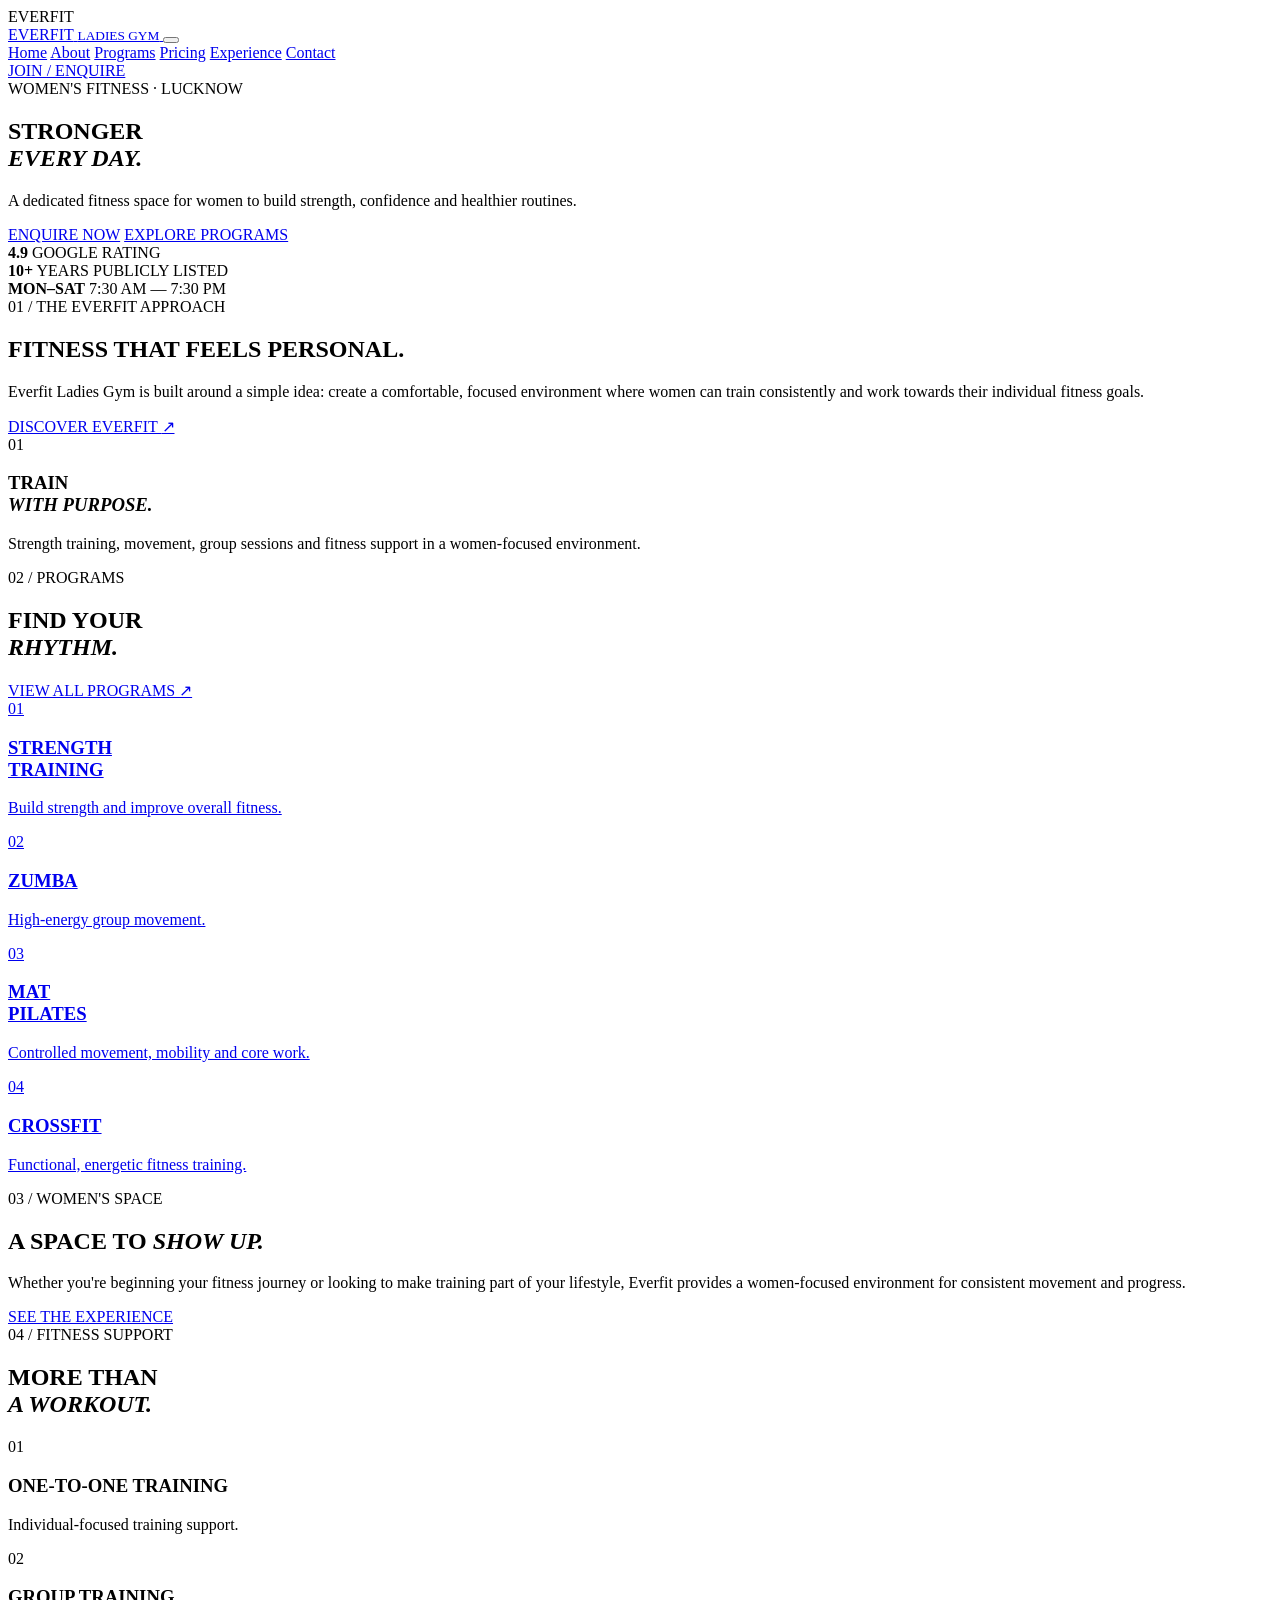
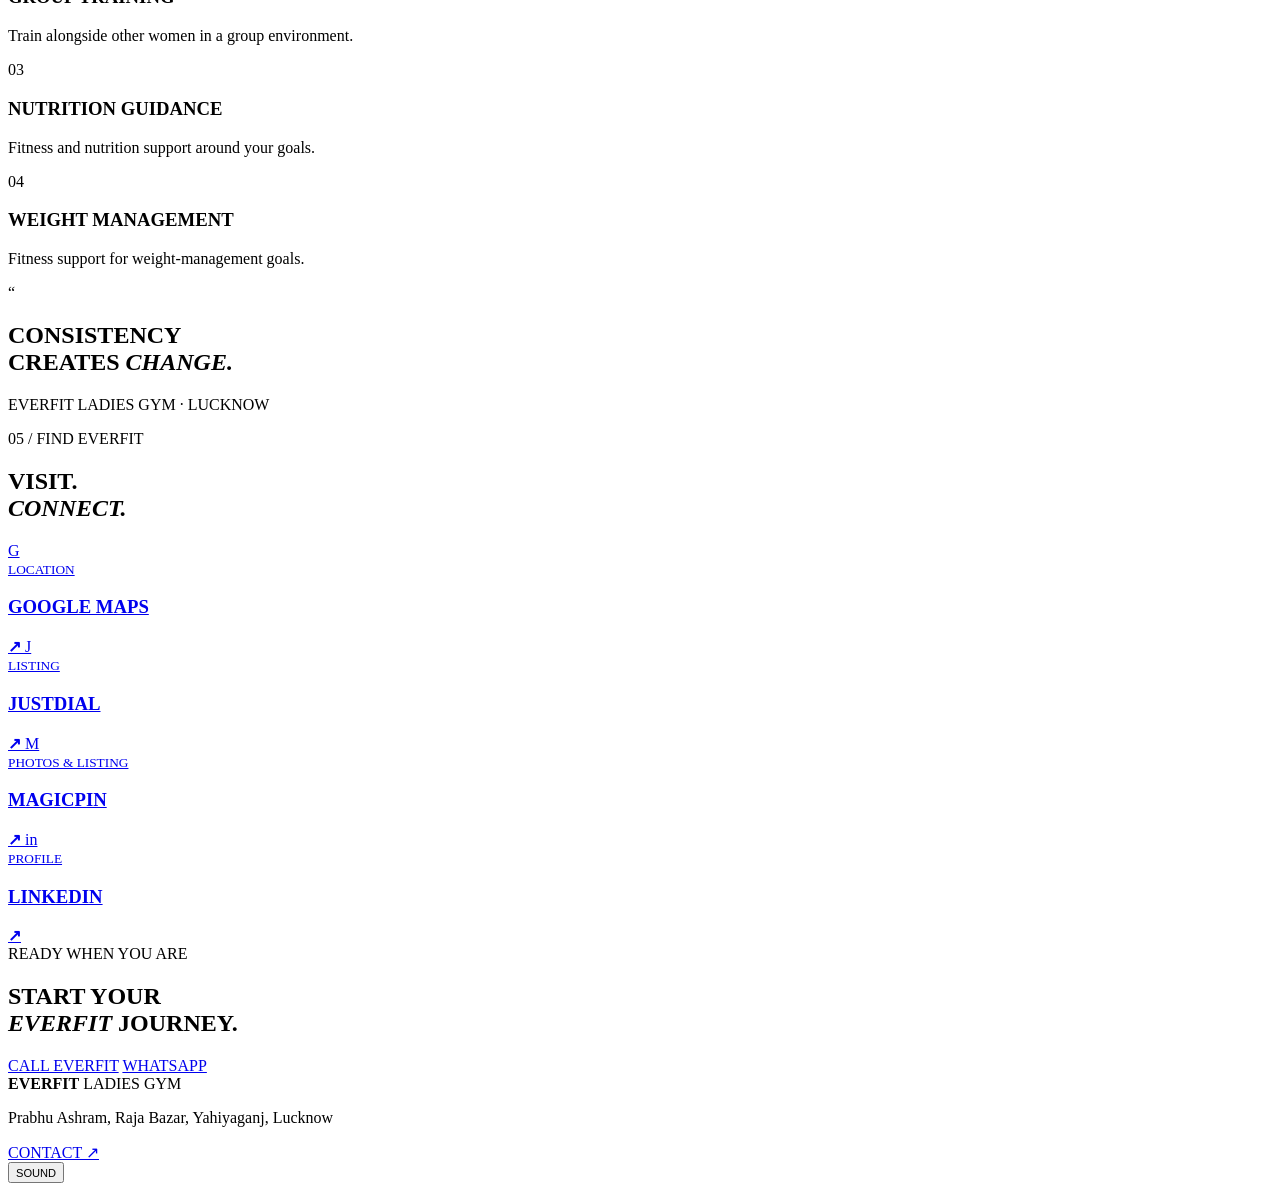
==== commit 66052165: "Create index.html" ====
--- a/index.html
+++ b/index.html
@@ -362,391 +362,4 @@
 
 <script src="script.js"></script>
 </body>
-                                                     </html><main>
-
-<section class="hero">
-
-  <div class="hero-orbit orbit-one"></div>
-  <div class="hero-orbit orbit-two"></div>
-
-  <div class="hero-content reveal">
-
-    <div class="eyebrow">
-      <span class="pulse"></span>
-      WOMEN'S FITNESS • LUCKNOW
-    </div>
-
-    <h1>
-      BUILD YOUR
-      <span>STRONGER</span>
-      SELF.
-    </h1>
-
-    <p class="hero-copy">
-      A focused fitness environment designed for women who want
-      strength, movement, confidence and consistency.
-    </p>
-
-    <div class="hero-buttons">
-
-      <a href="programs.html" class="btn btn-primary magnetic">
-        EXPLORE PROGRAMS
-        <span>↗</span>
-      </a>
-
-      <a href="contact.html" class="btn btn-glass magnetic">
-        CONTACT EVERFIT
-        <span>→</span>
-      </a>
-
-    </div>
-
-    <div class="hero-stats">
-
-      <div>
-        <strong>4.9</strong>
-        <span>GOOGLE RATING</span>
-      </div>
-
-      <div>
-        <strong>10+</strong>
-        <span>YEARS PUBLICLY LISTED</span>
-      </div>
-
-      <div>
-        <strong>WOMEN</strong>
-        <span>FOCUSED FITNESS</span>
-      </div>
-
-    </div>
-
-  </div>
-
-
-  <div class="hero-visual">
-
-    <div class="floating-ring ring-a"></div>
-    <div class="floating-ring ring-b"></div>
-
-    <div class="hero-card hero-card-main tilt-card">
-
-      <div class="card-top">
-        <span>EVERFIT / 01</span>
-        <span>ACTIVE</span>
-      </div>
-
-      <div class="hero-silhouette">
-        <div class="figure-head"></div>
-        <div class="figure-body"></div>
-        <div class="figure-arm arm-left"></div>
-        <div class="figure-arm arm-right"></div>
-        <div class="figure-leg leg-left"></div>
-        <div class="figure-leg leg-right"></div>
-      </div>
-
-      <div class="hero-card-bottom">
-        <span>MOVE</span>
-        <span>POWER</span>
-        <span>EVOLVE</span>
-      </div>
-
-    </div>
-
-    <div class="floating-chip chip-one">
-      <span>01</span>
-      STRENGTH
-    </div>
-
-    <div class="floating-chip chip-two">
-      <span>02</span>
-      MOVEMENT
-    </div>
-
-    <div class="floating-chip chip-three">
-      <span>03</span>
-      CONFIDENCE
-    </div>
-
-  </div>
-
-</section>
-
-
-<!-- INTRO -->
-<section class="intro section-pad">
-
-  <div class="section-label">
-    <span>01</span>
-    THE EVERFIT MINDSET
-  </div>
-
-  <div class="intro-grid">
-
-    <h2 class="reveal">
-      FITNESS ISN'T
-      <span>ONE SIZE FITS ALL.</span>
-    </h2>
-
-    <div class="intro-copy reveal">
-      <p>
-        Everfit Ladies Gym creates a focused environment where women
-        can train, move and build consistency on their own terms.
-      </p>
-
-      <a href="about.html" class="text-link">
-        DISCOVER EVERFIT <span>↗</span>
-      </a>
-    </div>
-
-  </div>
-
-</section>
-
-
-<!-- PROGRAM PREVIEW -->
-<section class="program-preview section-pad">
-
-  <div class="section-heading reveal">
-
-    <div class="section-label">
-      <span>02</span>
-      PROGRAMS
-    </div>
-
-    <h2>
-      FIND YOUR
-      <span>MODE.</span>
-    </h2>
-
-    <a href="programs.html" class="btn btn-glass">
-      VIEW ALL →
-    </a>
-
-  </div>
-
-
-  <div class="program-grid">
-
-    <a href="programs.html" class="program-card tilt-card reveal">
-
-      <div class="program-number">01</div>
-
-      <div class="program-icon">◉</div>
-
-      <div>
-        <h3>ZUMBA</h3>
-        <p>Energy-driven movement and rhythm.</p>
-      </div>
-
-      <span class="card-arrow">↗</span>
-
-    </a>
-
-
-    <a href="programs.html" class="program-card tilt-card reveal">
-
-      <div class="program-number">02</div>
-
-      <div class="program-icon">△</div>
-
-      <div>
-        <h3>CROSSFIT</h3>
-        <p>Strength, conditioning and intensity.</p>
-      </div>
-
-      <span class="card-arrow">↗</span>
-
-    </a>
-
-
-    <a href="programs.html" class="program-card tilt-card reveal">
-
-      <div class="program-number">03</div>
-
-      <div class="program-icon">◇</div>
-
-      <div>
-        <h3>WEIGHT MANAGEMENT</h3>
-        <p>Structured movement toward your goals.</p>
-      </div>
-
-      <span class="card-arrow">↗</span>
-
-    </a>
-
-
-    <a href="programs.html" class="program-card tilt-card reveal">
-
-      <div class="program-number">04</div>
-
-      <div class="program-icon">○</div>
-
-      <div>
-        <h3>MAT PILATES</h3>
-        <p>Control, mobility and body awareness.</p>
-      </div>
-
-      <span class="card-arrow">↗</span>
-
-    </a>
-
-  </div>
-
-</section>
-
-
-<!-- DIGITAL PRESENCE -->
-<section class="presence section-pad">
-
-  <div class="presence-heading reveal">
-
-    <div class="section-label">
-      <span>03</span>
-      EVERFIT ONLINE
-    </div>
-
-    <h2>
-      FIND US
-      <span>OUT THERE.</span>
-    </h2>
-
-    <p>
-      Explore Everfit through selected public platforms.
-    </p>
-
-  </div>
-
-
-  <div class="presence-grid">
-
-    <a class="presence-card tilt-card reveal"
-       href="https://www.google.com/maps/search/?api=1&query=Everfit+Ladies+Gym%2C+Prabhu+Ashram%2C+230%2F45%2C+Raja+Bazar%2C+Yahiyaganj%2C+Lucknow%2C+Uttar+Pradesh+226003"
-       target="_blank">
-
-      <div class="platform-logo google">G</div>
-
-      <div>
-        <small>01 / MAPS</small>
-        <h3>GOOGLE MAPS</h3>
-        <p>Location & public reviews</p>
-      </div>
-
-      <span>↗</span>
-
-    </a>
-
-
-    <a class="presence-card tilt-card reveal"
-       href="https://www.justdial.com/Lucknow/Everfit-Ladies-Gym-Raja-Bazar/0522PX522-X522-240712160811-L7P7_BZDET"
-       target="_blank">
-
-      <div class="platform-logo justdial">J</div>
-
-      <div>
-        <small>02 / DIRECTORY</small>
-        <h3>JUSTDIAL</h3>
-        <p>Business profile</p>
-      </div>
-
-      <span>↗</span>
-
-    </a>
-
-
-    <a class="presence-card tilt-card reveal"
-       href="https://magicpin.in/Lucknow/Yahiyaganj/Fitness/Everfit-Ladies-Gym/store/1947685"
-       target="_blank">
-
-      <div class="platform-logo magic">M</div>
-
-      <div>
-        <small>03 / DISCOVER</small>
-        <h3>MAGICPIN</h3>
-        <p>Photos & local profile</p>
-      </div>
-
-      <span>↗</span>
-
-    </a>
-
-
-    <a class="presence-card tilt-card reveal"
-       href="https://in.linkedin.com/in/everfit-ladies-gym-4b1134242"
-       target="_blank">
-
-      <div class="platform-logo linkedin">in</div>
-
-      <div>
-        <small>04 / NETWORK</small>
-        <h3>LINKEDIN</h3>
-        <p>Professional profile</p>
-      </div>
-
-      <span>↗</span>
-
-    </a>
-
-  </div>
-
-</section>
-
-
-<!-- FINAL CTA -->
-<section class="home-cta">
-
-  <div class="cta-glow"></div>
-
-  <div class="cta-inner reveal">
-
-    <span class="eyebrow">
-      READY WHEN YOU ARE
-    </span>
-
-    <h2>
-      START YOUR
-      <span>EVERFIT</span>
-      ERA.
-    </h2>
-
-    <div class="cta-buttons">
-
-      <a href="tel:+918960418286" class="btn btn-primary magnetic">
-        CALL EVERFIT
-        <span>☎</span>
-      </a>
-
-      <a href="https://wa.me/918960418286?text=Hi%20Everfit%20Ladies%20Gym%2C%20I%27d%20like%20to%20know%20more%20about%20joining."
-         target="_blank"
-         class="btn btn-whatsapp magnetic">
-        WHATSAPP
-        <span>↗</span>
-      </a>
-
-    </div>
-
-  </div>
-
-</section>
-
-</main>
-
-
-<footer class="footer">
-
-  <div>
-    <strong>EVERFIT</strong>
-    <span>LADIES GYM</span>
-  </div>
-
-  <p>
-    Raja Bazar · Yahiyaganj · Lucknow
-  </p>
-
-  <span>© 2026 EVERFIT</span>
-
-</footer>
-
-
-<script src="script.js"></script>
-</body>
-      </html>
+                      </html>
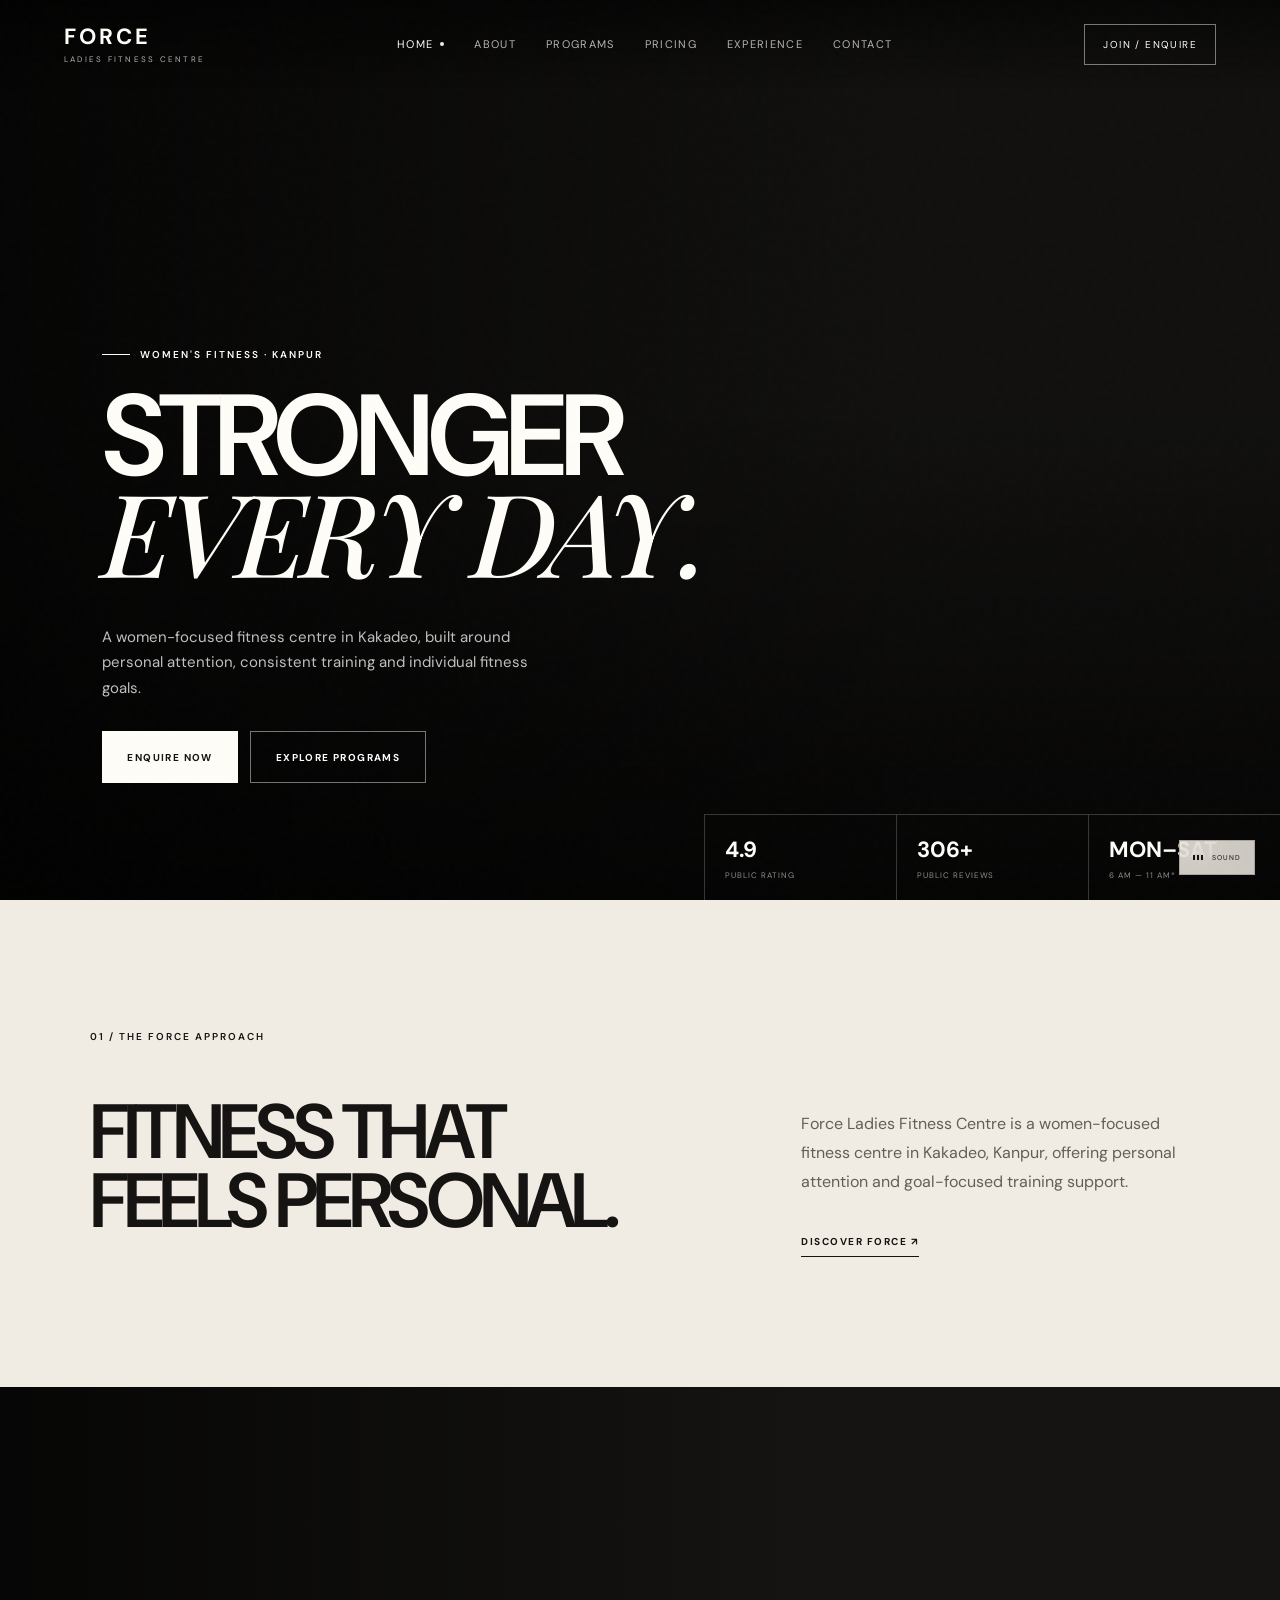
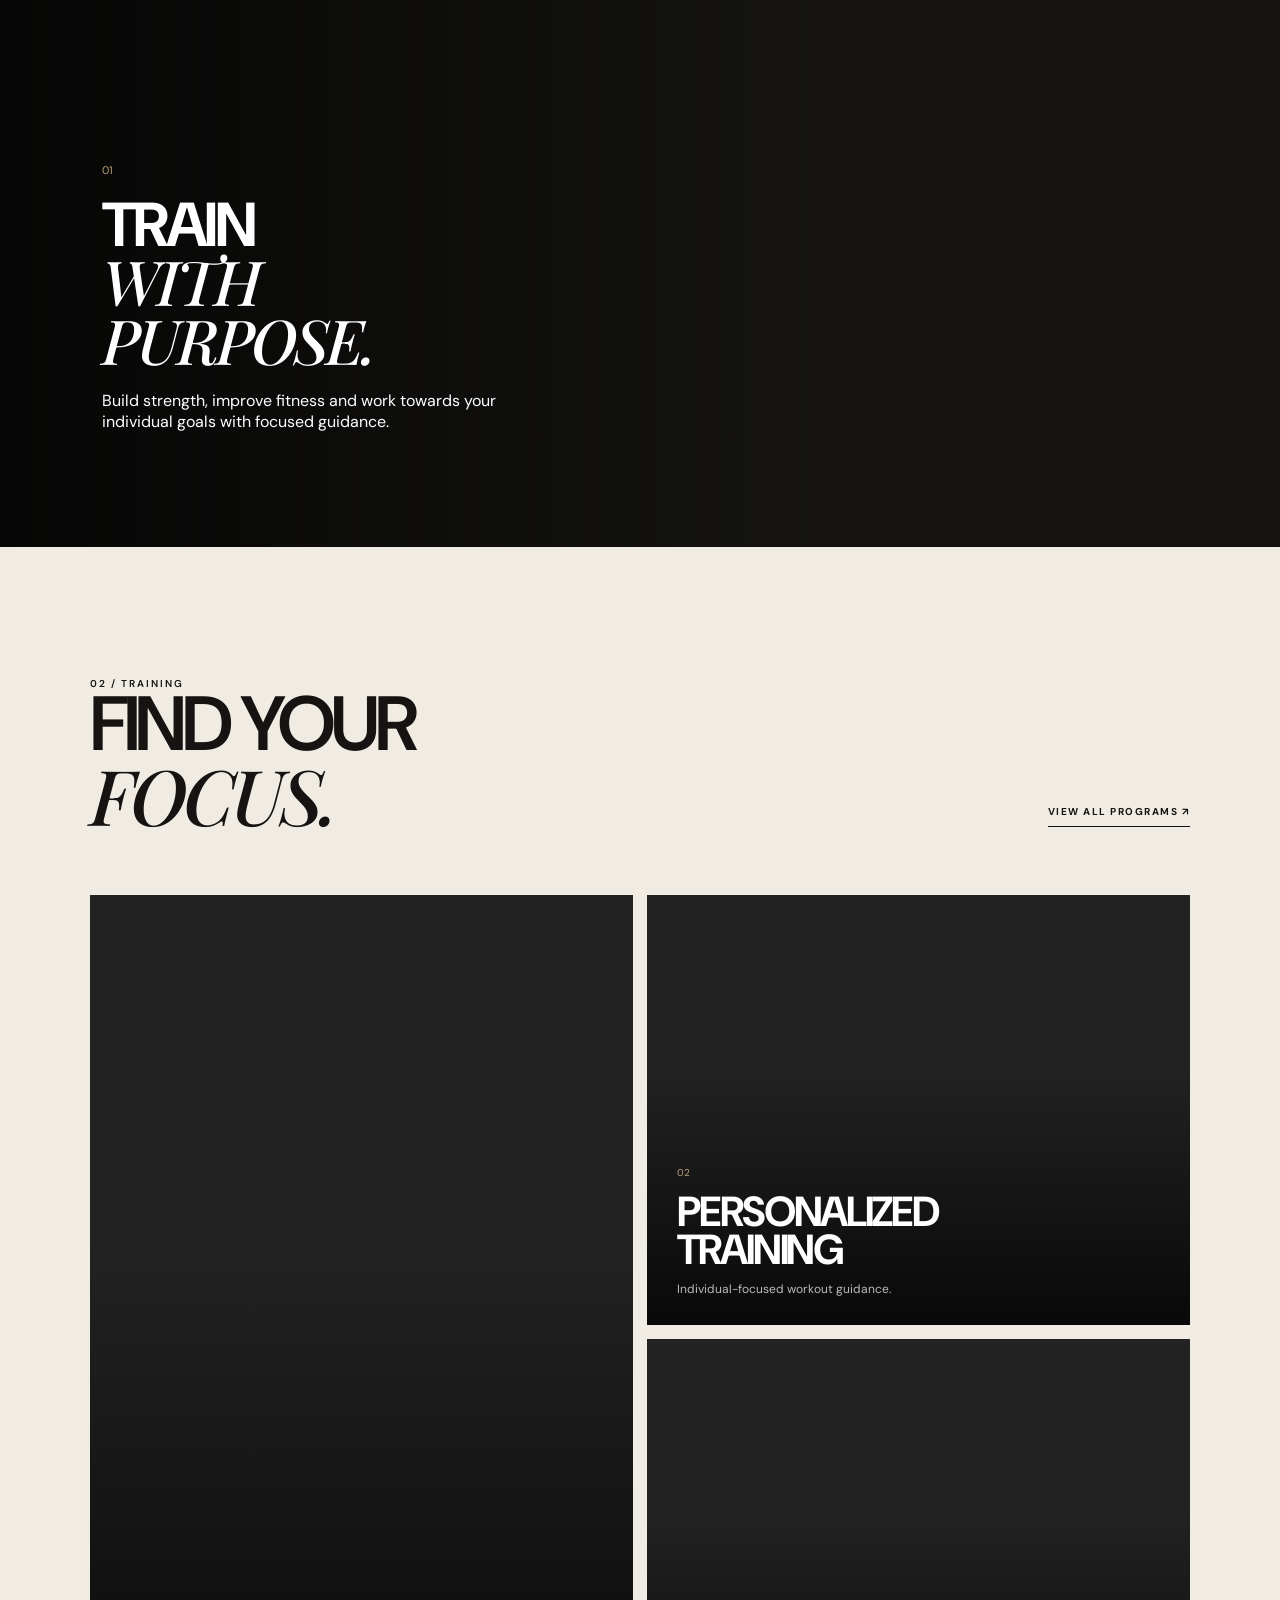
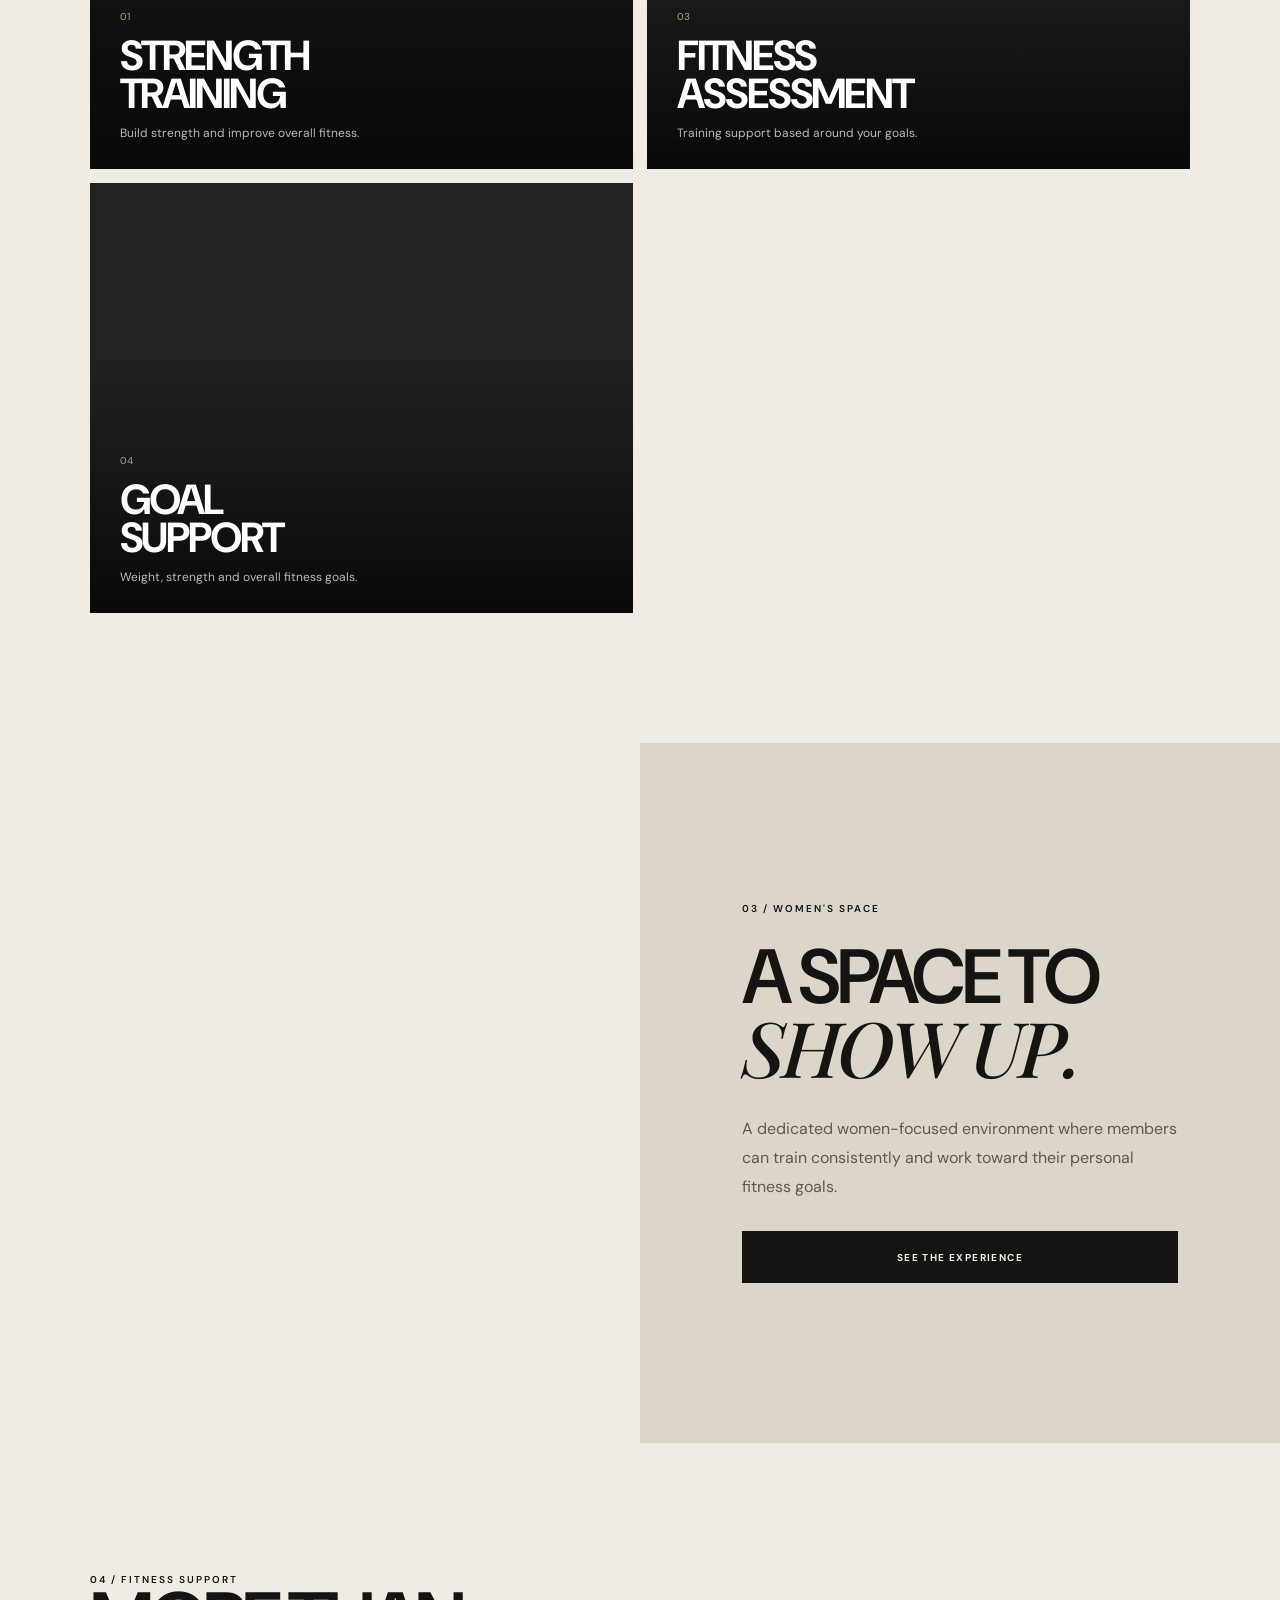
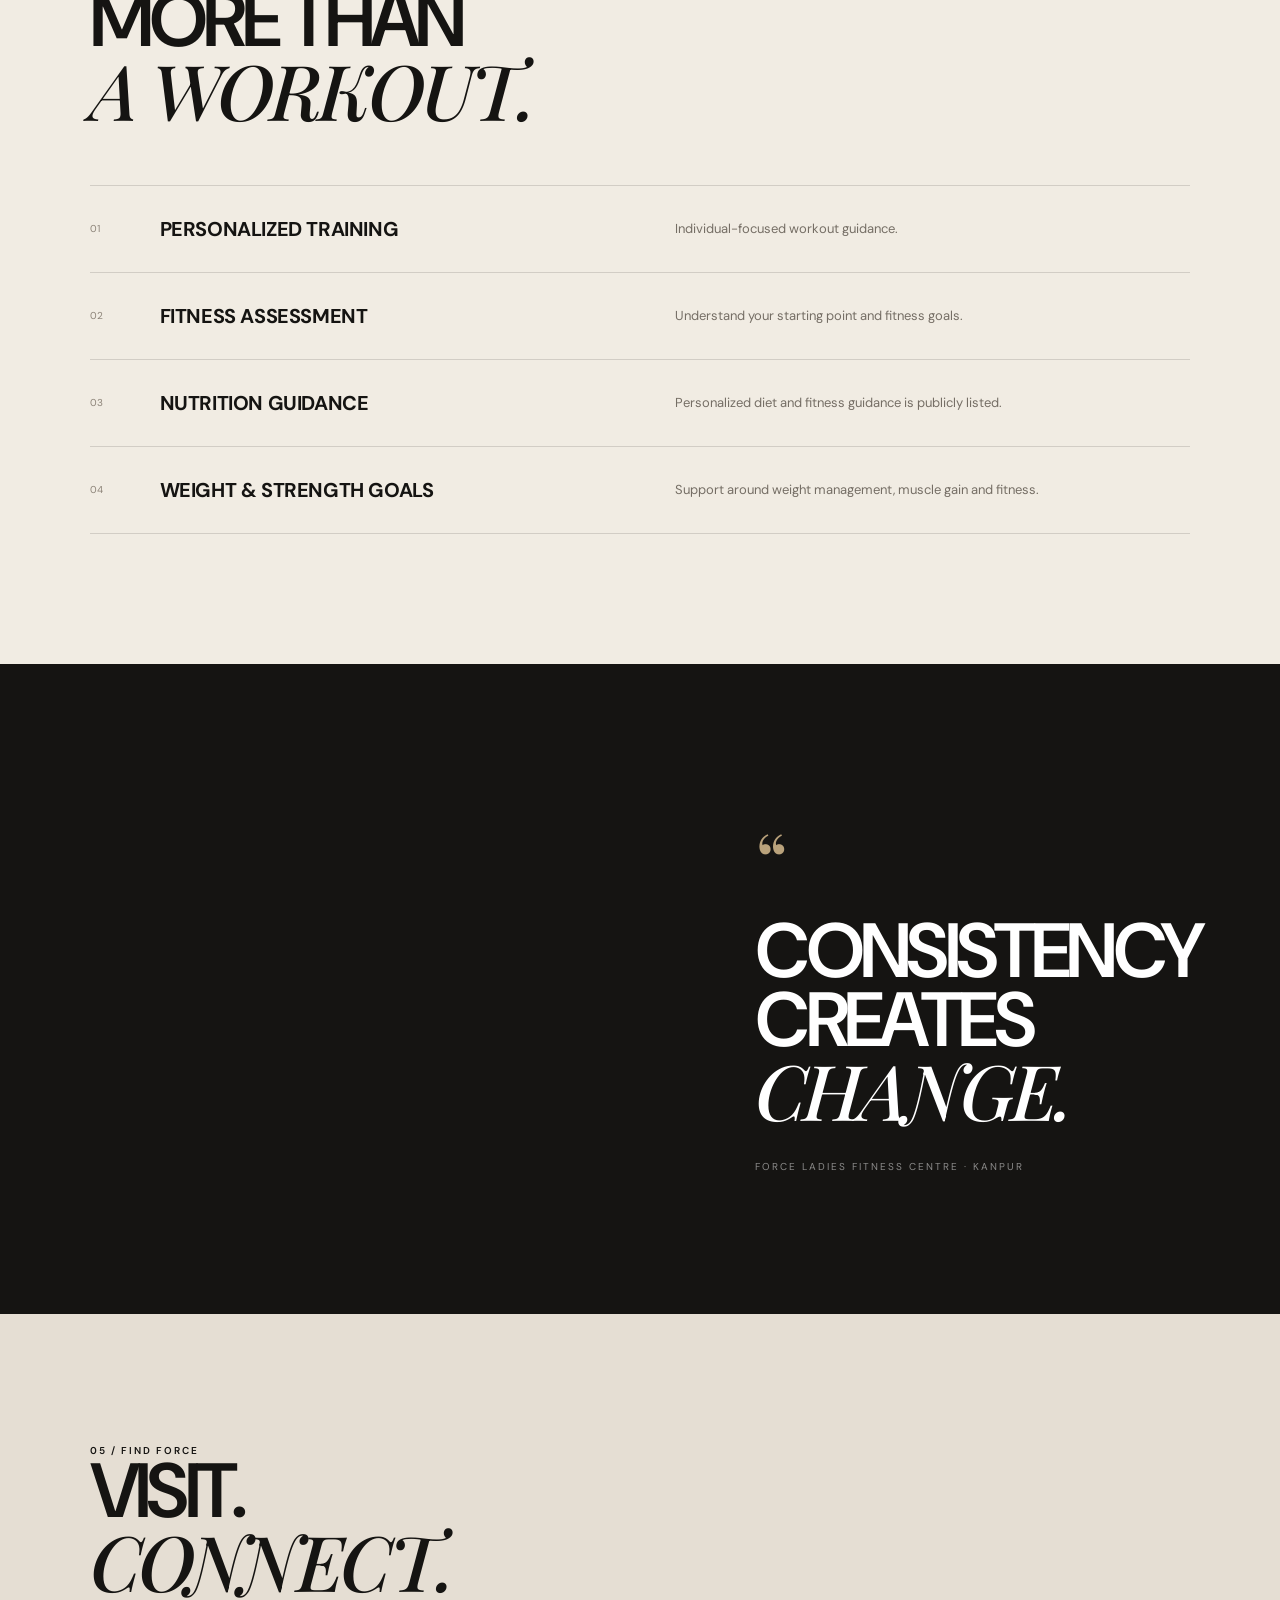
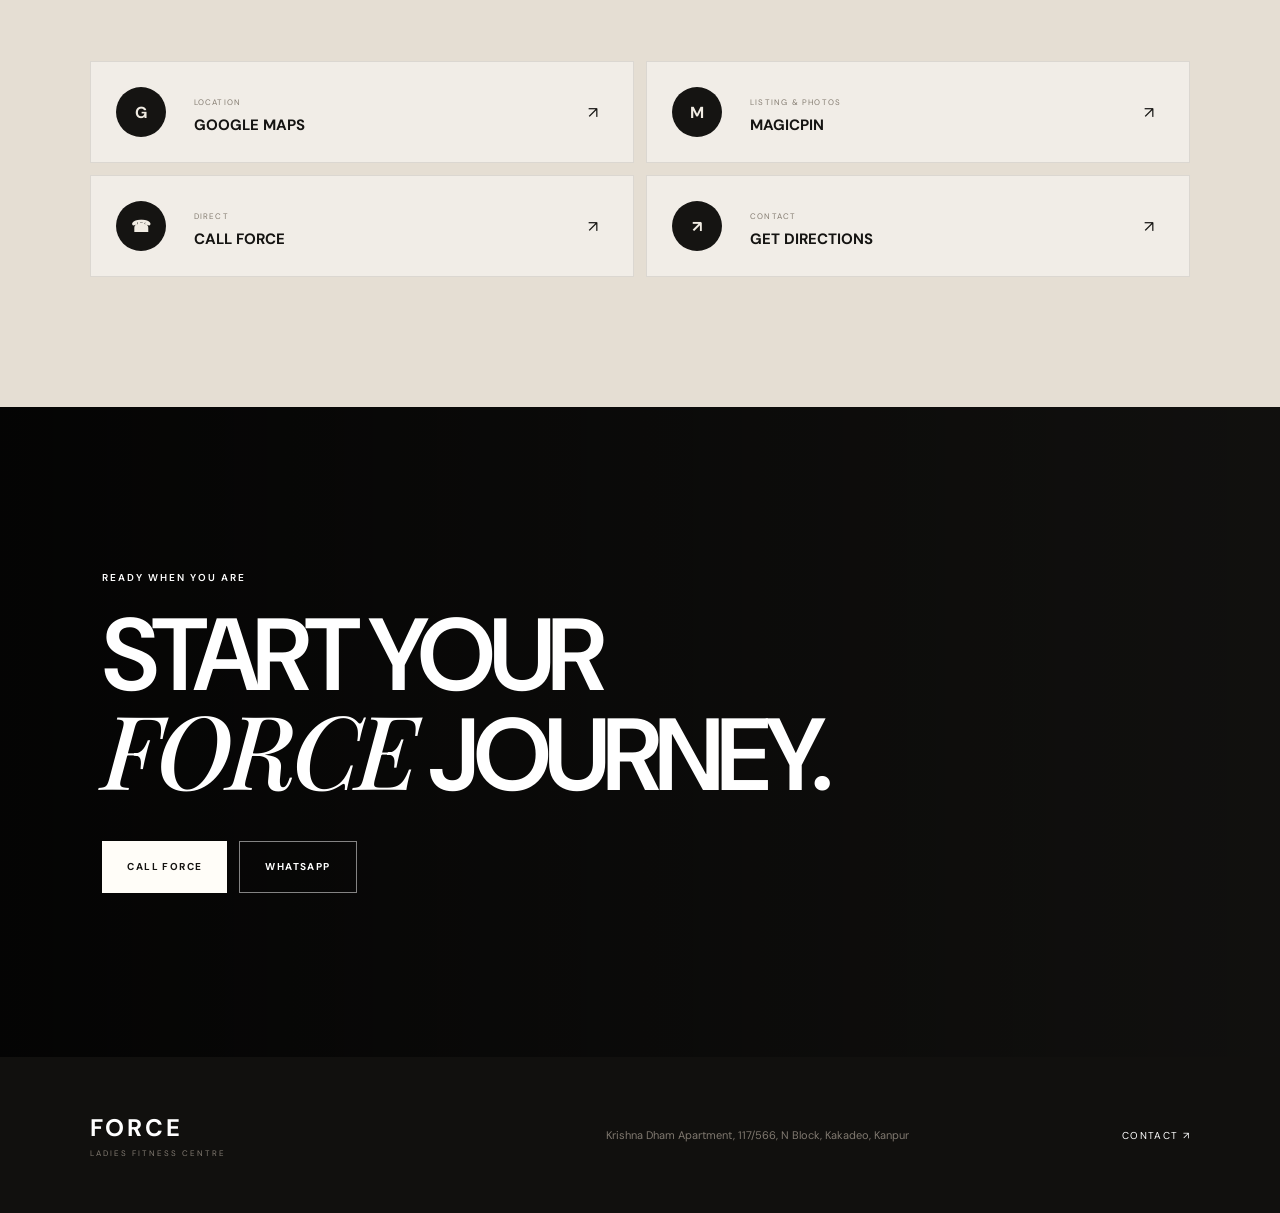
==== commit 946cf77b: "Create index.html" ====
--- a/index.html
+++ b/index.html
@@ -1,365 +1,588 @@
 <!DOCTYPE html>
 <html lang="en">
 <head>
-  <meta charset="UTF-8">
-  <meta name="viewport" content="width=device-width, initial-scale=1.0">
-  <meta name="theme-color" content="#171614">
-  <title>Everfit Ladies Gym — Lucknow</title>
-  <meta name="description" content="Everfit Ladies Gym — premium women-focused fitness in Raja Bazar, Lucknow.">
-  <link rel="preconnect" href="https://fonts.googleapis.com">
-  <link rel="preconnect" href="https://fonts.gstatic.com" crossorigin>
-  <link href="https://fonts.googleapis.com/css2?family=DM+Sans:wght@400;500;600;700&family=Playfair+Display:wght@500;600;700&display=swap" rel="stylesheet">
-  <link rel="stylesheet" href="style.css">
+<meta charset="UTF-8">
+<meta name="viewport" content="width=device-width, initial-scale=1.0">
+<meta name="theme-color" content="#171614">
+
+<title>Force Ladies Fitness Centre — Kanpur</title>
+
+<meta name="description"
+content="Force Ladies Fitness Centre — women-focused fitness in Kakadeo, Kanpur. Personalized training, fitness guidance and goal-focused support.">
+
+<link rel="preconnect" href="https://fonts.googleapis.com">
+<link rel="preconnect" href="https://fonts.gstatic.com" crossorigin>
+
+<link href="https://fonts.googleapis.com/css2?family=DM+Sans:wght@400;500;600;700&family=Playfair+Display:wght@500;600;700&display=swap"
+rel="stylesheet">
+
+<link rel="stylesheet" href="style.css">
 </head>
 
 <body>
 
 <div class="page-loader">
-  <span>EVERFIT</span>
+  <span>FORCE</span>
 </div>
 
 <header class="nav">
-  <a href="index.html" class="brand">
-    <span>EVERFIT</span>
-    <small>LADIES GYM</small>
-  </a>
-
-  <button class="menu-btn" aria-label="Open menu">
-    <span></span><span></span>
-  </button>
-
-  <nav class="nav-links">
-    <a class="active" href="index.html">Home</a>
-    <a href="about.html">About</a>
-    <a href="programs.html">Programs</a>
-    <a href="pricing.html">Pricing</a>
-    <a href="experience.html">Experience</a>
-    <a href="contact.html">Contact</a>
-  </nav>
-
-  <a class="nav-cta" href="contact.html">JOIN / ENQUIRE</a>
+
+<a href="index.html" class="brand">
+  <span>FORCE</span>
+  <small>LADIES FITNESS CENTRE</small>
+</a>
+
+<button class="menu-btn" aria-label="Open menu">
+  <span></span>
+  <span></span>
+</button>
+
+<nav class="nav-links">
+  <a class="active" href="index.html">Home</a>
+  <a href="about.html">About</a>
+  <a href="programs.html">Programs</a>
+  <a href="pricing.html">Pricing</a>
+  <a href="experience.html">Experience</a>
+  <a href="contact.html">Contact</a>
+</nav>
+
+<a class="nav-cta" href="contact.html">JOIN / ENQUIRE</a>
+
 </header>
 
+
 <main>
 
 <section class="hero home-hero">
 
-  <div class="hero-image hero-image-home"></div>
-  <div class="hero-overlay"></div>
-
-  <div class="hero-content reveal">
-    <div class="eyebrow">
-      <span></span>
-      WOMEN'S FITNESS · LUCKNOW
-    </div>
-
-    <h1>
-      STRONGER<br>
-      <em>EVERY DAY.</em>
-    </h1>
-
-    <p>
-      A dedicated fitness space for women to build strength,
-      confidence and healthier routines.
-    </p>
-
-    <div class="hero-buttons">
-      <a href="contact.html" class="btn btn-light">ENQUIRE NOW</a>
-      <a href="programs.html" class="btn btn-outline">EXPLORE PROGRAMS</a>
-    </div>
-  </div>
-
-  <div class="hero-bottom">
-    <div>
-      <strong>4.9</strong>
-      <span>GOOGLE RATING</span>
-    </div>
-
-    <div>
-      <strong>10+</strong>
-      <span>YEARS PUBLICLY LISTED</span>
-    </div>
-
-    <div>
-      <strong>MON–SAT</strong>
-      <span>7:30 AM — 7:30 PM</span>
-    </div>
-  </div>
+<div class="hero-image hero-image-home"></div>
+<div class="hero-overlay"></div>
+
+<div class="hero-content reveal">
+
+<div class="eyebrow">
+<span></span>
+WOMEN'S FITNESS · KANPUR
+</div>
+
+<h1>
+STRONGER<br>
+<em>EVERY DAY.</em>
+</h1>
+
+<p>
+A women-focused fitness centre in Kakadeo,
+built around personal attention, consistent training
+and individual fitness goals.
+</p>
+
+<div class="hero-buttons">
+
+<a href="contact.html" class="btn btn-light">
+ENQUIRE NOW
+</a>
+
+<a href="programs.html" class="btn btn-outline">
+EXPLORE PROGRAMS
+</a>
+
+</div>
+
+</div>
+
+
+<div class="hero-bottom">
+
+<div>
+<strong>4.9</strong>
+<span>PUBLIC RATING</span>
+</div>
+
+<div>
+<strong>306+</strong>
+<span>PUBLIC REVIEWS</span>
+</div>
+
+<div>
+<strong>MON–SAT</strong>
+<span>6 AM — 11 AM*</span>
+</div>
+
+</div>
 
 </section>
 
 
 <section class="intro section">
 
-  <div class="section-label reveal">01 / THE EVERFIT APPROACH</div>
-
-  <div class="intro-grid">
-
-    <div class="reveal">
-      <h2>
-        FITNESS THAT FEELS
-        <span>PERSONAL.</span>
-      </h2>
-    </div>
-
-    <div class="intro-copy reveal">
-      <p>
-        Everfit Ladies Gym is built around a simple idea:
-        create a comfortable, focused environment where women
-        can train consistently and work towards their individual
-        fitness goals.
-      </p>
-
-      <a href="about.html" class="text-link">DISCOVER EVERFIT <span>↗</span></a>
-    </div>
-
-  </div>
+<div class="section-label reveal">
+01 / THE FORCE APPROACH
+</div>
+
+<div class="intro-grid">
+
+<div class="reveal">
+
+<h2>
+FITNESS THAT FEELS
+<span>PERSONAL.</span>
+</h2>
+
+</div>
+
+<div class="intro-copy reveal">
+
+<p>
+Force Ladies Fitness Centre is a women-focused
+fitness centre in Kakadeo, Kanpur, offering
+personal attention and goal-focused training support.
+</p>
+
+<a href="about.html" class="text-link">
+DISCOVER FORCE <span>↗</span>
+</a>
+
+</div>
+
+</div>
+
 </section>
 
 
 <section class="feature-image-section">
 
-  <div class="feature-image feature-image-one"></div>
-
-  <div class="feature-card reveal">
-    <span>01</span>
-    <h3>TRAIN<br><em>WITH PURPOSE.</em></h3>
-    <p>
-      Strength training, movement, group sessions and
-      fitness support in a women-focused environment.
-    </p>
-  </div>
+<div class="feature-image feature-image-one"></div>
+
+<div class="feature-card reveal">
+
+<span>01</span>
+
+<h3>
+TRAIN<br>
+<em>WITH PURPOSE.</em>
+</h3>
+
+<p>
+Build strength, improve fitness and work towards
+your individual goals with focused guidance.
+</p>
+
+</div>
 
 </section>
 
 
 <section class="program-preview section">
 
-  <div class="section-heading reveal">
-    <div class="section-label">02 / PROGRAMS</div>
-    <h2>FIND YOUR<br><em>RHYTHM.</em></h2>
-    <a href="programs.html" class="text-link">VIEW ALL PROGRAMS ↗</a>
-  </div>
-
-  <div class="program-grid">
-
-    <a href="programs.html#strength" class="program-card program-card-large reveal">
-      <div class="program-bg program-bg-1"></div>
-      <div class="program-info">
-        <span>01</span>
-        <h3>STRENGTH<br>TRAINING</h3>
-        <p>Build strength and improve overall fitness.</p>
-      </div>
-    </a>
-
-    <a href="programs.html#zumba" class="program-card reveal">
-      <div class="program-bg program-bg-2"></div>
-      <div class="program-info">
-        <span>02</span>
-        <h3>ZUMBA</h3>
-        <p>High-energy group movement.</p>
-      </div>
-    </a>
-
-    <a href="programs.html#pilates" class="program-card reveal">
-      <div class="program-bg program-bg-3"></div>
-      <div class="program-info">
-        <span>03</span>
-        <h3>MAT<br>PILATES</h3>
-        <p>Controlled movement, mobility and core work.</p>
-      </div>
-    </a>
-
-    <a href="programs.html#crossfit" class="program-card reveal">
-      <div class="program-bg program-bg-4"></div>
-      <div class="program-info">
-        <span>04</span>
-        <h3>CROSSFIT</h3>
-        <p>Functional, energetic fitness training.</p>
-      </div>
-    </a>
-
-  </div>
+<div class="section-heading reveal">
+
+<div class="section-label">
+02 / TRAINING
+</div>
+
+<h2>
+FIND YOUR<br>
+<em>FOCUS.</em>
+</h2>
+
+<a href="programs.html" class="text-link">
+VIEW ALL PROGRAMS ↗
+</a>
+
+</div>
+
+
+<div class="program-grid">
+
+
+<a href="programs.html#strength"
+class="program-card program-card-large reveal">
+
+<div class="program-bg program-bg-1"></div>
+
+<div class="program-info">
+
+<span>01</span>
+
+<h3>
+STRENGTH<br>
+TRAINING
+</h3>
+
+<p>
+Build strength and improve overall fitness.
+</p>
+
+</div>
+
+</a>
+
+
+<a href="programs.html#personal"
+class="program-card reveal">
+
+<div class="program-bg program-bg-2"></div>
+
+<div class="program-info">
+
+<span>02</span>
+
+<h3>
+PERSONALIZED<br>
+TRAINING
+</h3>
+
+<p>
+Individual-focused workout guidance.
+</p>
+
+</div>
+
+</a>
+
+
+<a href="programs.html#fitness"
+class="program-card reveal">
+
+<div class="program-bg program-bg-3"></div>
+
+<div class="program-info">
+
+<span>03</span>
+
+<h3>
+FITNESS<br>
+ASSESSMENT
+</h3>
+
+<p>
+Training support based around your goals.
+</p>
+
+</div>
+
+</a>
+
+
+<a href="programs.html#goals"
+class="program-card reveal">
+
+<div class="program-bg program-bg-4"></div>
+
+<div class="program-info">
+
+<span>04</span>
+
+<h3>
+GOAL<br>
+SUPPORT
+</h3>
+
+<p>
+Weight, strength and overall fitness goals.
+</p>
+
+</div>
+
+</a>
+
+</div>
+
 </section>
 
 
 <section class="split-section">
 
-  <div class="split-image split-image-women"></div>
-
-  <div class="split-content reveal">
-    <div class="section-label">03 / WOMEN'S SPACE</div>
-
-    <h2>
-      A SPACE TO
-      <em>SHOW UP.</em>
-    </h2>
-
-    <p>
-      Whether you're beginning your fitness journey or
-      looking to make training part of your lifestyle,
-      Everfit provides a women-focused environment for
-      consistent movement and progress.
-    </p>
-
-    <a href="experience.html" class="btn btn-dark">SEE THE EXPERIENCE</a>
-  </div>
+<div class="split-image split-image-women"></div>
+
+<div class="split-content reveal">
+
+<div class="section-label">
+03 / WOMEN'S SPACE
+</div>
+
+<h2>
+A SPACE TO
+<em>SHOW UP.</em>
+</h2>
+
+<p>
+A dedicated women-focused environment where
+members can train consistently and work toward
+their personal fitness goals.
+</p>
+
+<a href="experience.html" class="btn btn-dark">
+SEE THE EXPERIENCE
+</a>
+
+</div>
 
 </section>
 
 
 <section class="services-mini section">
 
-  <div class="section-heading reveal">
-    <div class="section-label">04 / FITNESS SUPPORT</div>
-    <h2>MORE THAN<br><em>A WORKOUT.</em></h2>
-  </div>
-
-  <div class="service-list">
-
-    <div class="service-row reveal">
-      <span>01</span>
-      <h3>ONE-TO-ONE TRAINING</h3>
-      <p>Individual-focused training support.</p>
-    </div>
-
-    <div class="service-row reveal">
-      <span>02</span>
-      <h3>GROUP TRAINING</h3>
-      <p>Train alongside other women in a group environment.</p>
-    </div>
-
-    <div class="service-row reveal">
-      <span>03</span>
-      <h3>NUTRITION GUIDANCE</h3>
-      <p>Fitness and nutrition support around your goals.</p>
-    </div>
-
-    <div class="service-row reveal">
-      <span>04</span>
-      <h3>WEIGHT MANAGEMENT</h3>
-      <p>Fitness support for weight-management goals.</p>
-    </div>
-
-  </div>
+<div class="section-heading reveal">
+
+<div class="section-label">
+04 / FITNESS SUPPORT
+</div>
+
+<h2>
+MORE THAN<br>
+<em>A WORKOUT.</em>
+</h2>
+
+</div>
+
+
+<div class="service-list">
+
+
+<div class="service-row reveal">
+
+<span>01</span>
+
+<h3>
+PERSONALIZED TRAINING
+</h3>
+
+<p>
+Individual-focused workout guidance.
+</p>
+
+</div>
+
+
+<div class="service-row reveal">
+
+<span>02</span>
+
+<h3>
+FITNESS ASSESSMENT
+</h3>
+
+<p>
+Understand your starting point and fitness goals.
+</p>
+
+</div>
+
+
+<div class="service-row reveal">
+
+<span>03</span>
+
+<h3>
+NUTRITION GUIDANCE
+</h3>
+
+<p>
+Personalized diet and fitness guidance is publicly listed.
+</p>
+
+</div>
+
+
+<div class="service-row reveal">
+
+<span>04</span>
+
+<h3>
+WEIGHT & STRENGTH GOALS
+</h3>
+
+<p>
+Support around weight management, muscle gain and fitness.
+</p>
+
+</div>
+
+</div>
+
 </section>
 
 
 <section class="quote-section">
 
-  <div class="quote-image"></div>
-
-  <div class="quote-content reveal">
-    <span class="quote-mark">“</span>
-
-    <h2>
-      CONSISTENCY<br>
-      CREATES <em>CHANGE.</em>
-    </h2>
-
-    <p>EVERFIT LADIES GYM · LUCKNOW</p>
-  </div>
+<div class="quote-image"></div>
+
+<div class="quote-content reveal">
+
+<span class="quote-mark">“</span>
+
+<h2>
+CONSISTENCY<br>
+CREATES <em>CHANGE.</em>
+</h2>
+
+<p>
+FORCE LADIES FITNESS CENTRE · KANPUR
+</p>
+
+</div>
 
 </section>
 
 
 <section class="presence section">
 
-  <div class="section-heading reveal">
-    <div class="section-label">05 / FIND EVERFIT</div>
-    <h2>VISIT.<br><em>CONNECT.</em></h2>
-  </div>
-
-  <div class="presence-grid">
-
-    <a class="presence-card reveal"
-       href="https://www.google.com/maps/search/?api=1&query=Everfit+Ladies+Gym%2C+Prabhu+Ashram%2C+230%2F45%2C+Raja+Bazar%2C+Yahiyaganj%2C+Lucknow%2C+Uttar+Pradesh+226003"
-       target="_blank">
-      <span>G</span>
-      <div>
-        <small>LOCATION</small>
-        <h3>GOOGLE MAPS</h3>
-      </div>
-      <b>↗</b>
-    </a>
-
-    <a class="presence-card reveal"
-       href="https://www.justdial.com/Lucknow/Everfit-Ladies-Gym-Raja-Bazar/0522PX522-X522-240712160811-L7P7_BZDET"
-       target="_blank">
-      <span>J</span>
-      <div>
-        <small>LISTING</small>
-        <h3>JUSTDIAL</h3>
-      </div>
-      <b>↗</b>
-    </a>
-
-    <a class="presence-card reveal"
-       href="https://magicpin.in/Lucknow/Yahiyaganj/Fitness/Everfit-Ladies-Gym/store/1947685"
-       target="_blank">
-      <span>M</span>
-      <div>
-        <small>PHOTOS & LISTING</small>
-        <h3>MAGICPIN</h3>
-      </div>
-      <b>↗</b>
-    </a>
-
-    <a class="presence-card reveal"
-       href="https://in.linkedin.com/in/everfit-ladies-gym-4b1134242"
-       target="_blank">
-      <span>in</span>
-      <div>
-        <small>PROFILE</small>
-        <h3>LINKEDIN</h3>
-      </div>
-      <b>↗</b>
-    </a>
-
-  </div>
+<div class="section-heading reveal">
+
+<div class="section-label">
+05 / FIND FORCE
+</div>
+
+<h2>
+VISIT.<br>
+<em>CONNECT.</em>
+</h2>
+
+</div>
+
+
+<div class="presence-grid">
+
+
+<a class="presence-card reveal"
+href="https://www.google.com/maps/search/?api=1&query=Force+Ladies+Fitness+Centre%2C+Krishna+Dham+Apartment%2C+117%2F566%2C+N+Block%2C+Kakadeo%2C+Kanpur%2C+Uttar+Pradesh+208025"
+target="_blank">
+
+<span>G</span>
+
+<div>
+<small>LOCATION</small>
+<h3>GOOGLE MAPS</h3>
+</div>
+
+<b>↗</b>
+
+</a>
+
+
+<a class="presence-card reveal"
+href="https://magicpin.in/Kanpur/Kakadeo/Fitness/Force-Ladies-Fitness-Centre/store/21034b6"
+target="_blank">
+
+<span>M</span>
+
+<div>
+<small>LISTING & PHOTOS</small>
+<h3>MAGICPIN</h3>
+</div>
+
+<b>↗</b>
+
+</a>
+
+
+<a class="presence-card reveal"
+href="tel:+917905821431">
+
+<span>☎</span>
+
+<div>
+<small>DIRECT</small>
+<h3>CALL FORCE</h3>
+</div>
+
+<b>↗</b>
+
+</a>
+
+
+<a class="presence-card reveal"
+href="contact.html">
+
+<span>↗</span>
+
+<div>
+<small>CONTACT</small>
+<h3>GET DIRECTIONS</h3>
+</div>
+
+<b>↗</b>
+
+</a>
+
+</div>
+
 </section>
 
 
 <section class="final-cta">
 
-  <div class="final-bg"></div>
-
-  <div class="final-content reveal">
-    <div class="section-label">READY WHEN YOU ARE</div>
-
-    <h2>
-      START YOUR<br>
-      <em>EVERFIT</em> JOURNEY.
-    </h2>
-
-    <div class="cta-buttons">
-      <a class="btn btn-light" href="tel:+918960418286">CALL EVERFIT</a>
-      <a class="btn btn-outline-light"
-         href="https://wa.me/918960418286?text=Hello%20Everfit%20Ladies%20Gym%2C%20I%20would%20like%20to%20know%20about%20membership."
-         target="_blank">WHATSAPP</a>
-    </div>
-  </div>
+<div class="final-bg"></div>
+
+<div class="final-content reveal">
+
+<div class="section-label">
+READY WHEN YOU ARE
+</div>
+
+<h2>
+START YOUR<br>
+<em>FORCE</em> JOURNEY.
+</h2>
+
+<div class="cta-buttons">
+
+<a class="btn btn-light"
+href="tel:+917905821431">
+CALL FORCE
+</a>
+
+<a class="btn btn-outline-light"
+href="https://wa.me/917905821431?text=Hello%20Force%20Ladies%20Fitness%20Centre%2C%20I%20would%20like%20to%20know%20about%20membership."
+target="_blank">
+WHATSAPP
+</a>
+
+</div>
+
+</div>
 
 </section>
 
 </main>
 
+
 <footer>
-  <div class="footer-brand">
-    <strong>EVERFIT</strong>
-    <span>LADIES GYM</span>
-  </div>
-
-  <p>Prabhu Ashram, Raja Bazar, Yahiyaganj, Lucknow</p>
-
-  <a href="contact.html">CONTACT ↗</a>
+
+<div class="footer-brand">
+
+<strong>FORCE</strong>
+<span>LADIES FITNESS CENTRE</span>
+
+</div>
+
+<p>
+Krishna Dham Apartment, 117/566, N Block,
+Kakadeo, Kanpur
+</p>
+
+<a href="contact.html">
+CONTACT ↗
+</a>
+
 </footer>
 
+
 <button class="sound-toggle" aria-label="Toggle sound">
-  <span class="sound-bars"><i></i><i></i><i></i></span>
-  <small>SOUND</small>
+
+<span class="sound-bars">
+<i></i>
+<i></i>
+<i></i>
+</span>
+
+<small>SOUND</small>
+
 </button>
 
+
 <script src="script.js"></script>
+
 </body>
-                      </html>
+  </html>
--- a/style.css
+++ b/style.css
@@ -0,0 +1,1898 @@
+:root{
+  --black:#151412;
+  --black-2:#1c1a17;
+  --cream:#f1ece3;
+  --cream-2:#e5ded3;
+  --white:#fffdf8;
+  --muted:#aaa39a;
+  --gold:#b9a27b;
+  --line:rgba(241,236,227,.14);
+  --dark-line:rgba(21,20,18,.14);
+  --serif:"Playfair Display",serif;
+  --sans:"DM Sans",sans-serif;
+  --ease:cubic-bezier(.22,.8,.24,1);
+}
+
+*{
+  box-sizing:border-box;
+  margin:0;
+  padding:0;
+}
+
+html{
+  scroll-behavior:smooth;
+  background:var(--black);
+}
+
+body{
+  background:var(--cream);
+  color:var(--black);
+  font-family:var(--sans);
+  overflow-x:hidden;
+}
+
+body:before{
+  content:"";
+  position:fixed;
+  inset:0;
+  pointer-events:none;
+  z-index:9998;
+  opacity:.035;
+  background-image:url("data:image/svg+xml,%3Csvg viewBox='0 0 180 180' xmlns='http://www.w3.org/2000/svg'%3E%3Cfilter id='n'%3E%3CfeTurbulence type='fractalNoise' baseFrequency='.85' numOctaves='4' stitchTiles='stitch'/%3E%3C/filter%3E%3Crect width='100%25' height='100%25' filter='url(%23n)' opacity='.45'/%3E%3C/svg%3E");
+}
+
+a{
+  color:inherit;
+  text-decoration:none;
+}
+
+button{
+  font:inherit;
+}
+
+.page-loader{
+  position:fixed;
+  inset:0;
+  background:var(--black);
+  color:var(--cream);
+  z-index:10000;
+  display:flex;
+  align-items:center;
+  justify-content:center;
+  font-family:var(--serif);
+  letter-spacing:.18em;
+  transition:opacity .7s var(--ease),visibility .7s;
+}
+
+.page-loader.hide{
+  opacity:0;
+  visibility:hidden;
+}
+
+.page-loader span{
+  animation:loaderPulse 1.4s infinite alternate;
+}
+
+@keyframes loaderPulse{
+  from{opacity:.35}
+  to{opacity:1}
+}
+
+
+/* NAV */
+
+.nav{
+  position:fixed;
+  top:0;
+  left:0;
+  width:100%;
+  z-index:1000;
+  height:88px;
+  padding:0 5vw;
+  display:flex;
+  align-items:center;
+  justify-content:space-between;
+  color:var(--white);
+  background:linear-gradient(to bottom,rgba(0,0,0,.55),transparent);
+}
+
+.brand{
+  display:flex;
+  flex-direction:column;
+  line-height:1;
+}
+
+.brand span{
+  font-size:22px;
+  font-weight:700;
+  letter-spacing:.14em;
+}
+
+.brand small{
+  font-size:8px;
+  letter-spacing:.28em;
+  margin-top:7px;
+  opacity:.7;
+}
+
+.nav-links{
+  display:flex;
+  align-items:center;
+  gap:30px;
+}
+
+.nav-links a{
+  font-size:11px;
+  letter-spacing:.12em;
+  text-transform:uppercase;
+  opacity:.7;
+  transition:.3s;
+}
+
+.nav-links a:hover,
+.nav-links a.active{
+  opacity:1;
+}
+
+.nav-links a.active:after{
+  content:"";
+  width:4px;
+  height:4px;
+  border-radius:50%;
+  display:inline-block;
+  background:var(--cream);
+  margin:0 0 2px 7px;
+}
+
+.nav-cta{
+  border:1px solid rgba(255,255,255,.45);
+  padding:13px 18px;
+  font-size:10px;
+  letter-spacing:.14em;
+  transition:.35s var(--ease);
+}
+
+.nav-cta:hover{
+  background:var(--cream);
+  color:var(--black);
+}
+
+.menu-btn{
+  display:none;
+}
+
+
+/* HERO */
+
+.hero{
+  min-height:100vh;
+  position:relative;
+  color:var(--white);
+  background:var(--black);
+  display:flex;
+  align-items:flex-end;
+  overflow:hidden;
+}
+
+.hero-image,
+.page-hero-bg,
+.final-bg,
+.feature-image,
+.split-image,
+.quote-image,
+.about-large-image,
+.location-band-image,
+.pricing-band-image,
+.experience-statement-bg{
+  background-size:cover;
+  background-position:center;
+}
+
+.hero-image-home{
+  position:absolute;
+  inset:0;
+  background-image:url("https://images.unsplash.com/photo-1579758629938-03607ccdbaba?auto=format&fit=crop&w=2200&q=85");
+  transform:scale(1.04);
+}
+
+.hero-overlay{
+  position:absolute;
+  inset:0;
+  background:
+    linear-gradient(90deg,rgba(0,0,0,.75),rgba(0,0,0,.18) 70%),
+    linear-gradient(0deg,rgba(0,0,0,.72),transparent 55%);
+}
+
+.hero-content{
+  position:relative;
+  z-index:2;
+  padding:0 8vw 13vh;
+  max-width:900px;
+}
+
+.eyebrow,
+.section-label{
+  font-size:10px;
+  letter-spacing:.2em;
+  font-weight:600;
+  text-transform:uppercase;
+}
+
+.eyebrow{
+  display:flex;
+  align-items:center;
+  gap:10px;
+  margin-bottom:28px;
+}
+
+.eyebrow span{
+  width:28px;
+  height:1px;
+  background:currentColor;
+}
+
+.hero h1,
+.page-hero h1{
+  font-size:clamp(62px,9vw,145px);
+  line-height:.82;
+  letter-spacing:-.055em;
+  font-weight:600;
+}
+
+.hero h1 em,
+.page-hero h1 em,
+h2 em,
+h3 em{
+  font-family:var(--serif);
+  font-style:italic;
+  font-weight:500;
+  letter-spacing:-.05em;
+}
+
+.hero-content p{
+  max-width:440px;
+  margin:38px 0 30px;
+  font-size:15px;
+  line-height:1.7;
+  color:rgba(255,255,255,.75);
+}
+
+.hero-buttons,
+.cta-buttons{
+  display:flex;
+  gap:12px;
+  flex-wrap:wrap;
+}
+
+.btn{
+  display:inline-flex;
+  justify-content:center;
+  align-items:center;
+  min-height:52px;
+  padding:0 25px;
+  font-size:10px;
+  font-weight:700;
+  letter-spacing:.14em;
+  transition:.4s var(--ease);
+}
+
+.btn-light{
+  background:var(--white);
+  color:var(--black);
+}
+
+.btn-light:hover{
+  transform:translateY(-3px);
+  background:var(--cream-2);
+}
+
+.btn-outline{
+  border:1px solid rgba(255,255,255,.45);
+  color:white;
+}
+
+.btn-outline:hover{
+  background:white;
+  color:var(--black);
+}
+
+.btn-dark{
+  background:var(--black);
+  color:var(--cream);
+}
+
+.btn-dark:hover{
+  transform:translateY(-3px);
+  background:#302d28;
+}
+
+.btn-outline-light{
+  border:1px solid rgba(255,255,255,.5);
+  color:white;
+}
+
+.btn-outline-light:hover{
+  background:white;
+  color:var(--black);
+}
+
+.hero-bottom{
+  position:absolute;
+  z-index:3;
+  bottom:0;
+  right:0;
+  width:45%;
+  display:grid;
+  grid-template-columns:repeat(3,1fr);
+  border-top:1px solid rgba(255,255,255,.2);
+}
+
+.hero-bottom div{
+  padding:20px;
+  border-left:1px solid rgba(255,255,255,.2);
+}
+
+.hero-bottom strong{
+  display:block;
+  font-size:22px;
+}
+
+.hero-bottom span{
+  display:block;
+  font-size:8px;
+  letter-spacing:.12em;
+  opacity:.55;
+  margin-top:6px;
+}
+
+
+/* GENERAL */
+
+.section{
+  padding:130px 7vw;
+}
+
+.intro{
+  background:var(--cream);
+}
+
+.intro-grid,
+.story-grid,
+.pricing-intro-grid,
+.gallery-intro-grid{
+  display:grid;
+  grid-template-columns:1.2fr .8fr;
+  gap:10vw;
+  margin-top:55px;
+}
+
+h2{
+  font-size:clamp(48px,6vw,94px);
+  line-height:.9;
+  letter-spacing:-.06em;
+  font-weight:600;
+}
+
+.intro-copy{
+  padding-top:12px;
+}
+
+.intro-copy p,
+.story-copy p,
+.pricing-intro-grid p,
+.gallery-intro-grid p{
+  font-size:16px;
+  line-height:1.8;
+  color:#635f58;
+  margin-bottom:24px;
+}
+
+.text-link{
+  display:inline-block;
+  margin-top:15px;
+  font-size:10px;
+  font-weight:700;
+  letter-spacing:.15em;
+  border-bottom:1px solid currentColor;
+  padding-bottom:8px;
+}
+
+
+/* FEATURE */
+
+.feature-image-section{
+  position:relative;
+  min-height:760px;
+  background:var(--black);
+  overflow:hidden;
+}
+
+.feature-image-one{
+  position:absolute;
+  inset:0;
+  background-image:url("https://images.unsplash.com/photo-1581009146145-b5ef050c2e1e?auto=format&fit=crop&w=2200&q=85");
+}
+
+.feature-image-section:after{
+  content:"";
+  position:absolute;
+  inset:0;
+  background:linear-gradient(90deg,rgba(0,0,0,.7),transparent 65%);
+}
+
+.feature-card{
+  position:absolute;
+  z-index:2;
+  left:8vw;
+  bottom:9vw;
+  max-width:440px;
+  color:white;
+}
+
+.feature-card span{
+  color:var(--gold);
+  font-size:11px;
+}
+
+.feature-card h3{
+  margin:18px 0;
+  font-size:62px;
+  line-height:.9;
+  letter-spacing:-.05em;
+}
+
+
+/* PROGRAM GRID */
+
+.program-preview{
+  background:var(--cream);
+}
+
+.section-heading{
+  position:relative;
+}
+
+.section-heading .text-link{
+  position:absolute;
+  right:0;
+  bottom:8px;
+}
+
+.program-grid{
+  margin-top:60px;
+  display:grid;
+  grid-template-columns:repeat(2,1fr);
+  gap:14px;
+}
+
+.program-card{
+  min-height:430px;
+  position:relative;
+  overflow:hidden;
+  color:white;
+  background:#222;
+}
+
+.program-card-large{
+  grid-row:span 2;
+  min-height:874px;
+}
+
+.program-bg{
+  position:absolute;
+  inset:0;
+  background-size:cover;
+  background-position:center;
+  transition:transform 1s var(--ease);
+}
+
+.program-card:hover .program-bg{
+  transform:scale(1.06);
+}
+
+.program-bg:after{
+  content:"";
+  position:absolute;
+  inset:0;
+  background:linear-gradient(0deg,rgba(0,0,0,.75),transparent 60%);
+}
+
+.program-bg-1{
+  background-image:url("https://images.unsplash.com/photo-1534438327276-14e5300c3a48?auto=format&fit=crop&w=1400&q=85");
+}
+
+.program-bg-2{
+  background-image:url("https://images.unsplash.com/photo-1518611012118-696072aa579a?auto=format&fit=crop&w=1400&q=85");
+}
+
+.program-bg-3{
+  background-image:url("https://images.unsplash.com/photo-1517836357463-d25dfeac3438?auto=format&fit=crop&w=1400&q=85");
+}
+
+.program-bg-4{
+  background-image:url("https://images.unsplash.com/photo-1534258936925-c58bed479fcb?auto=format&fit=crop&w=1400&q=85");
+}
+
+.program-info{
+  position:absolute;
+  z-index:2;
+  left:30px;
+  right:30px;
+  bottom:28px;
+}
+
+.program-info span{
+  font-size:10px;
+  color:var(--gold);
+}
+
+.program-info h3{
+  font-size:42px;
+  line-height:.9;
+  letter-spacing:-.05em;
+  margin:12px 0;
+}
+
+.program-info p{
+  font-size:12px;
+  color:rgba(255,255,255,.72);
+}
+
+
+/* SPLIT */
+
+.split-section{
+  display:grid;
+  grid-template-columns:1fr 1fr;
+  min-height:700px;
+}
+
+.split-image-women{
+  background-image:url("https://images.unsplash.com/photo-1546483875-ad9014c88eba?auto=format&fit=crop&w=1600&q=85");
+}
+
+.split-content{
+  background:#dcd5ca;
+  padding:10vw 8vw;
+  display:flex;
+  justify-content:center;
+  flex-direction:column;
+}
+
+.split-content h2{
+  margin:28px 0;
+}
+
+.split-content p{
+  color:#5e5951;
+  line-height:1.8;
+  max-width:480px;
+  margin-bottom:30px;
+}
+
+
+/* SERVICES */
+
+.service-list{
+  margin-top:55px;
+  border-top:1px solid var(--dark-line);
+}
+
+.service-row{
+  display:grid;
+  grid-template-columns:70px 1fr 1fr;
+  align-items:center;
+  padding:30px 0;
+  border-bottom:1px solid var(--dark-line);
+}
+
+.service-row span{
+  font-size:10px;
+  color:#8b8277;
+}
+
+.service-row h3{
+  font-size:20px;
+  letter-spacing:-.02em;
+}
+
+.service-row p{
+  color:#756e65;
+  font-size:13px;
+}
+
+
+/* QUOTE */
+
+.quote-section{
+  min-height:650px;
+  background:var(--black);
+  color:white;
+  position:relative;
+  display:flex;
+  align-items:center;
+  overflow:hidden;
+}
+
+.quote-image{
+  position:absolute;
+  inset:0 50% 0 0;
+  background-image:url("https://images.unsplash.com/photo-1574680096145-d05b474e2155?auto=format&fit=crop&w=1400&q=85");
+  opacity:.65;
+}
+
+.quote-content{
+  position:relative;
+  margin-left:52%;
+  padding:70px 7vw;
+}
+
+.quote-mark{
+  font-family:var(--serif);
+  font-size:80px;
+  color:var(--gold);
+}
+
+.quote-content h2{
+  margin:5px 0 30px;
+}
+
+.quote-content p{
+  font-size:10px;
+  letter-spacing:.2em;
+  opacity:.5;
+}
+
+
+/* PRESENCE */
+
+.presence{
+  background:var(--cream-2);
+}
+
+.presence-grid{
+  display:grid;
+  grid-template-columns:repeat(2,1fr);
+  gap:12px;
+  margin-top:60px;
+}
+
+.presence-card{
+  display:grid;
+  grid-template-columns:60px 1fr 20px;
+  align-items:center;
+  gap:18px;
+  padding:25px;
+  background:rgba(255,255,255,.45);
+  border:1px solid rgba(21,20,18,.1);
+  transition:.4s var(--ease);
+}
+
+.presence-card:hover{
+  transform:translateY(-5px);
+  background:white;
+}
+
+.presence-card > span{
+  width:50px;
+  height:50px;
+  border-radius:50%;
+  background:var(--black);
+  color:var(--cream);
+  display:flex;
+  align-items:center;
+  justify-content:center;
+  font-weight:700;
+}
+
+.presence-card small{
+  font-size:8px;
+  letter-spacing:.15em;
+  color:#857d72;
+}
+
+.presence-card h3{
+  font-size:15px;
+  margin-top:5px;
+}
+
+.presence-card b{
+  font-weight:400;
+}
+
+
+/* FINAL CTA */
+
+.final-cta{
+  position:relative;
+  min-height:650px;
+  color:white;
+  background:var(--black);
+  overflow:hidden;
+  display:flex;
+  align-items:center;
+}
+
+.final-bg{
+  position:absolute;
+  inset:0;
+  background-image:url("https://images.unsplash.com/photo-1594381898411-846e7d193883?auto=format&fit=crop&w=2200&q=85");
+  opacity:.48;
+}
+
+.final-cta:after{
+  content:"";
+  position:absolute;
+  inset:0;
+  background:linear-gradient(90deg,rgba(0,0,0,.8),rgba(0,0,0,.2));
+}
+
+.final-content{
+  position:relative;
+  z-index:2;
+  padding:8vw;
+}
+
+.final-content h2{
+  font-size:clamp(60px,8vw,120px);
+  margin:25px 0 40px;
+}
+
+.small-cta{
+  min-height:550px;
+}
+
+
+/* FOOTER */
+
+footer{
+  background:#11100e;
+  color:white;
+  padding:55px 7vw;
+  display:grid;
+  grid-template-columns:1fr 1fr auto;
+  align-items:center;
+  gap:30px;
+}
+
+.footer-brand{
+  display:flex;
+  flex-direction:column;
+}
+
+.footer-brand strong{
+  font-size:24px;
+  letter-spacing:.12em;
+}
+
+.footer-brand span{
+  font-size:8px;
+  letter-spacing:.25em;
+  color:#827b72;
+  margin-top:5px;
+}
+
+footer p{
+  font-size:11px;
+  color:#807970;
+}
+
+footer>a{
+  font-size:10px;
+  letter-spacing:.14em;
+}
+
+
+/* PAGE HERO */
+
+.page-hero{
+  min-height:680px;
+  position:relative;
+  color:white;
+  background:var(--black);
+  display:flex;
+  align-items:flex-end;
+  overflow:hidden;
+}
+
+.page-hero-bg{
+  position:absolute;
+  inset:0;
+}
+
+.about-bg{
+  background-image:url("https://images.unsplash.com/photo-1518310383802-640c2de311b2?auto=format&fit=crop&w=2200&q=85");
+}
+
+.programs-bg{
+  background-image:url("https://images.unsplash.com/photo-1534438327276-14e5300c3a48?auto=format&fit=crop&w=2200&q=85");
+}
+
+.pricing-bg{
+  background-image:url("https://images.unsplash.com/photo-1579758629938-03607ccdbaba?auto=format&fit=crop&w=2200&q=85");
+}
+
+.experience-bg{
+  background-image:url("https://images.unsplash.com/photo-1517838277536-f5f99be501e1?auto=format&fit=crop&w=2200&q=85");
+}
+
+.contact-bg{
+  background-image:url("https://images.unsplash.com/photo-1546483875-ad9014c88eba?auto=format&fit=crop&w=2200&q=85");
+}
+
+.page-hero-content{
+  position:relative;
+  z-index:2;
+  padding:0 8vw 10vw;
+  max-width:1000px;
+}
+
+.page-hero-content p{
+  max-width:480px;
+  margin-top:30px;
+  line-height:1.7;
+  color:rgba(255,255,255,.7);
+}
+
+
+/* ABOUT */
+
+.about-image-section{
+  position:relative;
+  min-height:700px;
+  background:var(--black);
+}
+
+.about-large-image{
+  position:absolute;
+  inset:0;
+  background-image:url("https://images.unsplash.com/photo-1571019613454-1cb2f99b2d8b?auto=format&fit=crop&w=2200&q=85");
+}
+
+.floating-stat{
+  position:absolute;
+  right:8vw;
+  bottom:7vw;
+  background:var(--cream);
+  padding:35px;
+  min-width:190px;
+}
+
+.floating-stat strong{
+  display:block;
+  font-size:48px;
+  font-family:var(--serif);
+}
+
+.floating-stat span{
+  font-size:8px;
+  letter-spacing:.15em;
+  color:#777066;
+}
+
+.stats-section{
+  display:grid;
+  grid-template-columns:repeat(4,1fr);
+  gap:1px;
+  padding-top:90px;
+  padding-bottom:90px;
+}
+
+.stat-box{
+  padding:35px;
+  border-left:1px solid var(--dark-line);
+}
+
+.stat-box strong{
+  font-size:40px;
+  display:block;
+}
+
+.stat-box span{
+  font-size:9px;
+  letter-spacing:.14em;
+  color:#827a70;
+}
+
+.value-grid{
+  margin-top:60px;
+  display:grid;
+  grid-template-columns:repeat(3,1fr);
+  gap:15px;
+}
+
+.value-card{
+  padding:40px;
+  background:#e5ded3;
+  min-height:260px;
+}
+
+.value-card span{
+  color:#8e806e;
+  font-size:10px;
+}
+
+.value-card h3{
+  margin:60px 0 15px;
+  font-size:22px;
+}
+
+.value-card p{
+  color:#6c665e;
+  font-size:13px;
+  line-height:1.6;
+}
+
+.location-band{
+  min-height:650px;
+  position:relative;
+  background:var(--black);
+  color:white;
+  overflow:hidden;
+}
+
+.location-band-image{
+  position:absolute;
+  inset:0 45% 0 0;
+  background-image:url("https://images.unsplash.com/photo-1583454110551-21f2fa2afe61?auto=format&fit=crop&w=1400&q=85");
+}
+
+.location-band:after{
+  content:"";
+  position:absolute;
+  inset:0 0 0 45%;
+  background:#171614;
+}
+
+.location-band-content{
+  position:relative;
+  z-index:2;
+  margin-left:50%;
+  padding:12vw 8vw;
+}
+
+.location-band-content h2{
+  margin:25px 0;
+}
+
+.location-band-content p{
+  color:#a49c92;
+  line-height:1.8;
+  margin-bottom:30px;
+}
+
+
+/* PROGRAM DETAIL */
+
+.program-detail-section{
+  background:var(--cream);
+}
+
+.program-detail{
+  display:grid;
+  grid-template-columns:1fr 1fr;
+  min-height:580px;
+  margin-bottom:18px;
+}
+
+.program-detail.reverse .detail-image{
+  order:2;
+}
+
+.program-detail.reverse .detail-content{
+  order:1;
+}
+
+.detail-image{
+  background-size:cover;
+  background-position:center;
+  min-height:500px;
+}
+
+.detail-strength{
+  background-image:url("https://images.unsplash.com/photo-1534438327276-14e5300c3a48?auto=format&fit=crop&w=1400&q=85");
+}
+
+.detail-zumba{
+  background-image:url("https://images.unsplash.com/photo-1518611012118-696072aa579a?auto=format&fit=crop&w=1400&q=85");
+}
+
+.detail-crossfit{
+  background-image:url("https://images.unsplash.com/photo-1534258936925-c58bed479fcb?auto=format&fit=crop&w=1400&q=85");
+}
+
+.detail-pilates{
+  background-image:url("https://images.unsplash.com/photo-1517838277536-f5f99be501e1?auto=format&fit=crop&w=1400&q=85");
+}
+
+.detail-training{
+  background-image:url("https://images.unsplash.com/photo-1571019614242-c5c5dee9f50b?auto=format&fit=crop&w=1400&q=85");
+}
+
+.detail-group{
+  background-image:url("https://images.unsplash.com/photo-1571019613576-2b22c76fd955?auto=format&fit=crop&w=1400&q=85");
+}
+
+.detail-nutrition{
+  background-image:url("https://images.unsplash.com/photo-1498837167922-ddd27525d352?auto=format&fit=crop&w=1400&q=85");
+}
+
+.detail-weight{
+  background-image:url("https://images.unsplash.com/photo-1517836357463-d25dfeac3438?auto=format&fit=crop&w=1400&q=85");
+}
+
+.detail-content{
+  background:#e4ddd2;
+  padding:8vw;
+  display:flex;
+  flex-direction:column;
+  justify-content:center;
+}
+
+.detail-content>span{
+  font-size:9px;
+  letter-spacing:.16em;
+  color:#8b8175;
+}
+
+.detail-content h2{
+  font-size:clamp(45px,5vw,75px);
+  margin:25px 0;
+}
+
+.detail-content p{
+  max-width:440px;
+  color:#69625a;
+  line-height:1.8;
+  font-size:14px;
+  margin-bottom:25px;
+}
+
+
+/* PRICING */
+
+.pricing-cards{
+  display:grid;
+  grid-template-columns:repeat(3,1fr);
+  gap:15px;
+  background:var(--cream);
+}
+
+.price-card{
+  background:#e4ddd2;
+  padding:45px;
+  min-height:560px;
+  display:flex;
+  flex-direction:column;
+}
+
+.price-card.featured{
+  background:var(--black);
+  color:white;
+}
+
+.price-number{
+  font-size:10px;
+  color:var(--gold);
+  margin-bottom:50px;
+}
+
+.price-card>span{
+  font-size:9px;
+  letter-spacing:.17em;
+  opacity:.6;
+}
+
+.price-card h3{
+  font-size:42px;
+  line-height:.9;
+  margin:20px 0;
+}
+
+.price-line{
+  height:1px;
+  background:currentColor;
+  opacity:.12;
+  margin:20px 0;
+}
+
+.price-card ul{
+  list-style:none;
+  margin-bottom:30px;
+}
+
+.price-card li{
+  padding:12px 0;
+  border-bottom:1px solid currentColor;
+  border-color:rgba(21,20,18,.12);
+  font-size:12px;
+  color:#686158;
+}
+
+.price-card.featured li{
+  color:#aaa49c;
+  border-color:rgba(255,255,255,.12);
+}
+
+.price-card .btn{
+  margin-top:auto;
+  align-self:flex-start;
+}
+
+.pricing-image-band{
+  min-height:650px;
+  position:relative;
+  background:var(--black);
+  color:white;
+  overflow:hidden;
+}
+
+.pricing-band-image{
+  position:absolute;
+  inset:0;
+  background-image:url("https://images.unsplash.com/photo-1581009146145-b5ef050c2e1e?auto=format&fit=crop&w=2200&q=85");
+  opacity:.55;
+}
+
+.pricing-band-content{
+  position:relative;
+  z-index:2;
+  padding:10vw 8vw;
+}
+
+.pricing-band-content span{
+  font-size:10px;
+  letter-spacing:.18em;
+}
+
+.pricing-band-content h2{
+  font-size:90px;
+  margin:25px 0 40px;
+}
+
+.faq-list{
+  margin-top:50px;
+  border-top:1px solid var(--dark-line);
+}
+
+.faq-item{
+  border-bottom:1px solid var(--dark-line);
+}
+
+.faq-item button{
+  border:0;
+  width:100%;
+  background:none;
+  padding:28px 0;
+  display:flex;
+  justify-content:space-between;
+  text-align:left;
+  font-size:17px;
+  cursor:pointer;
+}
+
+.faq-item button span{
+  font-size:25px;
+  transition:.3s;
+}
+
+.faq-item.open button span{
+  transform:rotate(45deg);
+}
+
+.faq-answer{
+  max-height:0;
+  overflow:hidden;
+  transition:max-height .5s var(--ease);
+}
+
+.faq-answer p{
+  padding:0 0 28px;
+  color:#6d665d;
+  line-height:1.7;
+}
+
+
+/* EXPERIENCE GALLERY */
+
+.photo-grid{
+  background:var(--cream);
+  padding:0 7vw 120px;
+  display:grid;
+  grid-template-columns:repeat(2,1fr);
+  gap:16px;
+}
+
+.photo-card{
+  min-height:480px;
+  position:relative;
+  overflow:hidden;
+}
+
+.photo-card.tall{
+  min-height:720px;
+}
+
+.photo-card.wide{
+  grid-column:span 2;
+  min-height:600px;
+}
+
+.photo{
+  position:absolute;
+  inset:0;
+  background-size:cover;
+  background-position:center;
+  transition:transform 1s var(--ease);
+}
+
+.photo-card:hover .photo{
+  transform:scale(1.05);
+}
+
+.photo:after{
+  content:"";
+  position:absolute;
+  inset:0;
+  background:linear-gradient(0deg,rgba(0,0,0,.6),transparent 55%);
+}
+
+.photo-card>span{
+  position:absolute;
+  z-index:2;
+  left:25px;
+  bottom:25px;
+  color:white;
+  font-size:9px;
+  letter-spacing:.15em;
+}
+
+.photo-woman-1{
+  background-image:url("https://images.unsplash.com/photo-1518310383802-640c2de311b2?auto=format&fit=crop&w=1400&q=85");
+}
+
+.photo-equipment-1{
+  background-image:url("https://images.unsplash.com/photo-1583454110551-21f2fa2afe61?auto=format&fit=crop&w=1400&q=85");
+}
+
+.photo-woman-2{
+  background-image:url("https://images.unsplash.com/photo-1546483875-ad9014c88eba?auto=format&fit=crop&w=1400&q=85");
+}
+
+.photo-gym{
+  background-image:url("https://images.unsplash.com/photo-1534438327276-14e5300c3a48?auto=format&fit=crop&w=1800&q=85");
+}
+
+.photo-woman-3{
+  background-image:url("https://images.unsplash.com/photo-1579758629938-03607ccdbaba?auto=format&fit=crop&w=1400&q=85");
+}
+
+.photo-equipment-2{
+  background-image:url("https://images.unsplash.com/photo-1534258936925-c58bed479fcb?auto=format&fit=crop&w=1400&q=85");
+}
+
+.experience-statement{
+  min-height:650px;
+  position:relative;
+  background:var(--black);
+  color:white;
+  display:flex;
+  align-items:center;
+  overflow:hidden;
+}
+
+.experience-statement-bg{
+  position:absolute;
+  inset:0;
+  background-image:url("https://images.unsplash.com/photo-1571019614242-c5c5dee9f50b?auto=format&fit=crop&w=2200&q=85");
+  opacity:.45;
+}
+
+.experience-statement-content{
+  position:relative;
+  z-index:2;
+  padding:8vw;
+}
+
+.experience-statement-content>span{
+  font-size:9px;
+  letter-spacing:.18em;
+}
+
+.experience-statement-content h2{
+  font-size:clamp(65px,9vw,140px);
+  margin:25px 0;
+}
+
+
+/* CONTACT */
+
+.contact-actions{
+  display:grid;
+  grid-template-columns:1fr 1fr;
+  gap:15px;
+}
+
+.contact-action{
+  background:#e2dbd0;
+  padding:70px;
+  min-height:430px;
+  display:flex;
+  flex-direction:column;
+  align-items:flex-start;
+  justify-content:center;
+}
+
+.contact-action>span{
+  font-size:9px;
+  letter-spacing:.17em;
+  color:#82786b;
+}
+
+.contact-action h2{
+  margin:25px 0;
+}
+
+.contact-action p{
+  color:#6d665e;
+  margin-bottom:30px;
+}
+
+.address-section{
+  display:grid;
+  grid-template-columns:.8fr 1.2fr;
+  gap:70px;
+  background:var(--cream-2);
+}
+
+.address-copy h2{
+  margin:25px 0;
+}
+
+.address-copy>p{
+  line-height:1.9;
+  color:#655f56;
+  margin-bottom:25px;
+}
+
+.hours{
+  border-top:1px solid var(--dark-line);
+  padding-top:25px;
+}
+
+.hours strong{
+  font-size:9px;
+  letter-spacing:.15em;
+}
+
+.map-visual{
+  min-height:580px;
+  background:#d0c9bd;
+  position:relative;
+  overflow:hidden;
+  border:1px solid rgba(21,20,18,.12);
+}
+
+.map-grid{
+  position:absolute;
+  inset:0;
+  background:
+    linear-gradient(rgba(80,75,68,.13) 1px,transparent 1px),
+    linear-gradient(90deg,rgba(80,75,68,.13) 1px,transparent 1px);
+  background-size:55px 55px;
+  transform:rotate(-8deg) scale(1.4);
+}
+
+.map-road{
+  position:absolute;
+  background:#eee8df;
+  box-shadow:0 0 0 1px rgba(80,75,68,.1);
+}
+
+.road-a{
+  width:130%;
+  height:70px;
+  top:38%;
+  left:-10%;
+  transform:rotate(-15deg);
+}
+
+.road-b{
+  width:120%;
+  height:35px;
+  top:60%;
+  left:-5%;
+  transform:rotate(28deg);
+}
+
+.road-c{
+  width:25px;
+  height:120%;
+  left:58%;
+  top:-10%;
+  transform:rotate(12deg);
+}
+
+.map-route{
+  position:absolute;
+  width:340px;
+  height:5px;
+  background:var(--black);
+  top:49%;
+  left:28%;
+  transform:rotate(-22deg);
+}
+
+.map-pin{
+  position:absolute;
+  left:56%;
+  top:43%;
+  width:24px;
+  height:24px;
+  border-radius:50%;
+  background:var(--black);
+  box-shadow:0 0 0 12px rgba(21,20,18,.12);
+  animation:pinPulse 2s infinite;
+}
+
+.map-pin span{
+  position:absolute;
+  width:7px;
+  height:7px;
+  background:var(--cream);
+  border-radius:50%;
+  left:8px;
+  top:8px;
+}
+
+@keyframes pinPulse{
+  0%,100%{box-shadow:0 0 0 8px rgba(21,20,18,.08)}
+  50%{box-shadow:0 0 0 18px rgba(21,20,18,.04)}
+}
+
+.map-label{
+  position:absolute;
+  font-size:9px;
+  letter-spacing:.12em;
+  color:#716a61;
+}
+
+.label-a{top:25%;left:15%}
+.label-b{bottom:20%;right:14%}
+.label-c{top:13%;right:25%}
+
+.map-card{
+  position:absolute;
+  right:25px;
+  bottom:25px;
+  background:var(--black);
+  color:white;
+  padding:22px;
+  min-width:190px;
+}
+
+.map-card small{
+  font-size:7px;
+  letter-spacing:.16em;
+  color:#a59d92;
+}
+
+.map-card strong{
+  display:block;
+  margin:10px 0;
+  font-size:17px;
+}
+
+.map-card span{
+  font-size:8px;
+  color:#77716a;
+}
+
+.real-map{
+  background:var(--cream);
+}
+
+.real-map-frame{
+  margin-top:45px;
+  height:500px;
+  overflow:hidden;
+  border:1px solid var(--dark-line);
+}
+
+.real-map-frame iframe{
+  width:100%;
+  height:100%;
+  border:0;
+  filter:grayscale(1) contrast(.9);
+}
+
+.map-note{
+  font-size:9px;
+  color:#8a8176;
+  margin-top:10px;
+}
+
+
+/* SOUND */
+
+.sound-toggle{
+  position:fixed;
+  z-index:2000;
+  right:25px;
+  bottom:25px;
+  border:1px solid rgba(21,20,18,.2);
+  background:rgba(241,236,227,.85);
+  backdrop-filter:blur(15px);
+  padding:10px 13px;
+  display:flex;
+  align-items:center;
+  gap:9px;
+  cursor:pointer;
+  color:var(--black);
+}
+
+.sound-toggle small{
+  font-size:7px;
+  letter-spacing:.14em;
+}
+
+.sound-bars{
+  display:flex;
+  align-items:center;
+  gap:2px;
+  height:13px;
+}
+
+.sound-bars i{
+  width:2px;
+  height:5px;
+  background:var(--black);
+  transition:.3s;
+}
+
+.sound-toggle.active .sound-bars i:nth-child(1){
+  animation:soundbar .7s infinite alternate;
+}
+
+.sound-toggle.active .sound-bars i:nth-child(2){
+  animation:soundbar .5s infinite alternate;
+}
+
+.sound-toggle.active .sound-bars i:nth-child(3){
+  animation:soundbar .8s infinite alternate;
+}
+
+@keyframes soundbar{
+  from{height:4px}
+  to{height:13px}
+}
+
+
+/* REVEAL */
+
+.reveal{
+  opacity:0;
+  transform:translateY(35px);
+  transition:opacity .9s var(--ease),transform .9s var(--ease);
+}
+
+.reveal.visible{
+  opacity:1;
+  transform:none;
+}
+
+
+/* RESPONSIVE */
+
+@media(max-width:900px){
+
+  .nav{
+    height:75px;
+    padding:0 6vw;
+  }
+
+  .nav-links{
+    position:fixed;
+    inset:0;
+    background:rgba(21,20,18,.97);
+    flex-direction:column;
+    justify-content:center;
+    gap:28px;
+    transform:translateX(100%);
+    transition:.5s var(--ease);
+  }
+
+  .nav-links.open{
+    transform:translateX(0);
+  }
+
+  .nav-links a{
+    font-size:18px;
+  }
+
+  .nav-cta{
+    display:none;
+  }
+
+  .menu-btn{
+    display:flex;
+    position:relative;
+    z-index:1002;
+    width:40px;
+    height:40px;
+    border:1px solid rgba(255,255,255,.3);
+    background:none;
+    align-items:center;
+    justify-content:center;
+    flex-direction:column;
+    gap:5px;
+  }
+
+  .menu-btn span{
+    width:15px;
+    height:1px;
+    background:white;
+    transition:.3s;
+  }
+
+  .menu-btn.open span:first-child{
+    transform:translateY(3px) rotate(45deg);
+  }
+
+  .menu-btn.open span:last-child{
+    transform:translateY(-3px) rotate(-45deg);
+  }
+
+  .hero-content{
+    padding:0 7vw 18vh;
+  }
+
+  .hero h1{
+    font-size:clamp(58px,15vw,100px);
+  }
+
+  .hero-bottom{
+    width:100%;
+    grid-template-columns:repeat(3,1fr);
+  }
+
+  .hero-bottom div{
+    padding:13px;
+  }
+
+  .hero-bottom strong{
+    font-size:15px;
+  }
+
+  .hero-bottom span{
+    font-size:6px;
+  }
+
+  .section{
+    padding:85px 7vw;
+  }
+
+  .intro-grid,
+  .story-grid,
+  .pricing-intro-grid,
+  .gallery-intro-grid{
+    grid-template-columns:1fr;
+    gap:35px;
+  }
+
+  h2{
+    font-size:52px;
+  }
+
+  .feature-image-section{
+    min-height:600px;
+  }
+
+  .feature-card{
+    left:7vw;
+    bottom:10vw;
+  }
+
+  .feature-card h3{
+    font-size:48px;
+  }
+
+  .program-grid{
+    grid-template-columns:1fr;
+  }
+
+  .program-card,
+  .program-card-large{
+    min-height:450px;
+  }
+
+  .split-section{
+    grid-template-columns:1fr;
+  }
+
+  .split-image{
+    min-height:550px;
+  }
+
+  .service-row{
+    grid-template-columns:40px 1fr;
+    gap:10px;
+  }
+
+  .service-row p{
+    grid-column:2;
+  }
+
+  .quote-image{
+    inset:0;
+    opacity:.3;
+  }
+
+  .quote-content{
+    margin:0;
+    padding:70px 7vw;
+  }
+
+  .presence-grid{
+    grid-template-columns:1fr;
+  }
+
+  footer{
+    grid-template-columns:1fr;
+  }
+
+  .page-hero{
+    min-height:600px;
+  }
+
+  .page-hero h1{
+    font-size:clamp(58px,15vw,100px);
+  }
+
+  .stats-section{
+    grid-template-columns:1fr 1fr;
+  }
+
+  .value-grid{
+    grid-template-columns:1fr;
+  }
+
+  .location-band-image{
+    inset:0;
+    opacity:.3;
+  }
+
+  .location-band:after{
+    inset:0;
+    background:rgba(21,20,18,.78);
+  }
+
+  .location-band-content{
+    margin:0;
+    padding:100px 7vw;
+  }
+
+  .program-detail{
+    grid-template-columns:1fr;
+  }
+
+  .program-detail.reverse .detail-image,
+  .program-detail.reverse .detail-content{
+    order:initial;
+  }
+
+  .detail-image{
+    min-height:400px;
+  }
+
+  .pricing-cards{
+    grid-template-columns:1fr;
+  }
+
+  .pricing-band-content h2{
+    font-size:65px;
+  }
+
+  .photo-grid{
+    grid-template-columns:1fr;
+    padding:0 7vw 85px;
+  }
+
+  .photo-card,
+  .photo-card.tall,
+  .photo-card.wide{
+    grid-column:auto;
+    min-height:500px;
+  }
+
+  .contact-actions{
+    grid-template-columns:1fr;
+  }
+
+  .contact-action{
+    min-height:380px;
+    padding:50px;
+  }
+
+  .address-section{
+    grid-template-columns:1fr;
+  }
+
+  .map-visual{
+    min-height:450px;
+  }
+
+  .real-map-frame{
+    height:400px;
+  }
+
+}
+
+@media(max-width:500px){
+
+  .brand span{
+    font-size:18px;
+  }
+
+  .hero{
+    min-height:850px;
+  }
+
+  .hero-bottom{
+    position:absolute;
+  }
+
+  .hero-content{
+    padding-bottom:190px;
+  }
+
+  .hero-buttons{
+    flex-direction:column;
+    align-items:stretch;
+  }
+
+  .btn{
+    width:100%;
+  }
+
+  .section-heading .text-link{
+    position:static;
+    margin-top:25px;
+  }
+
+  .feature-image-section{
+    min-height:570px;
+  }
+
+  .program-info h3{
+    font-size:34px;
+  }
+
+  .quote-section{
+    min-height:600px;
+  }
+
+  .stats-section{
+    grid-template-columns:1fr 1fr;
+    padding-left:5vw;
+    padding-right:5vw;
+  }
+
+  .stat-box{
+    padding:20px 10px;
+  }
+
+  .stat-box strong{
+    font-size:28px;
+  }
+
+  .contact-action{
+    padding:40px 28px;
+  }
+
+  .sound-toggle{
+    right:15px;
+    bottom:15px;
+  }
+
+}
